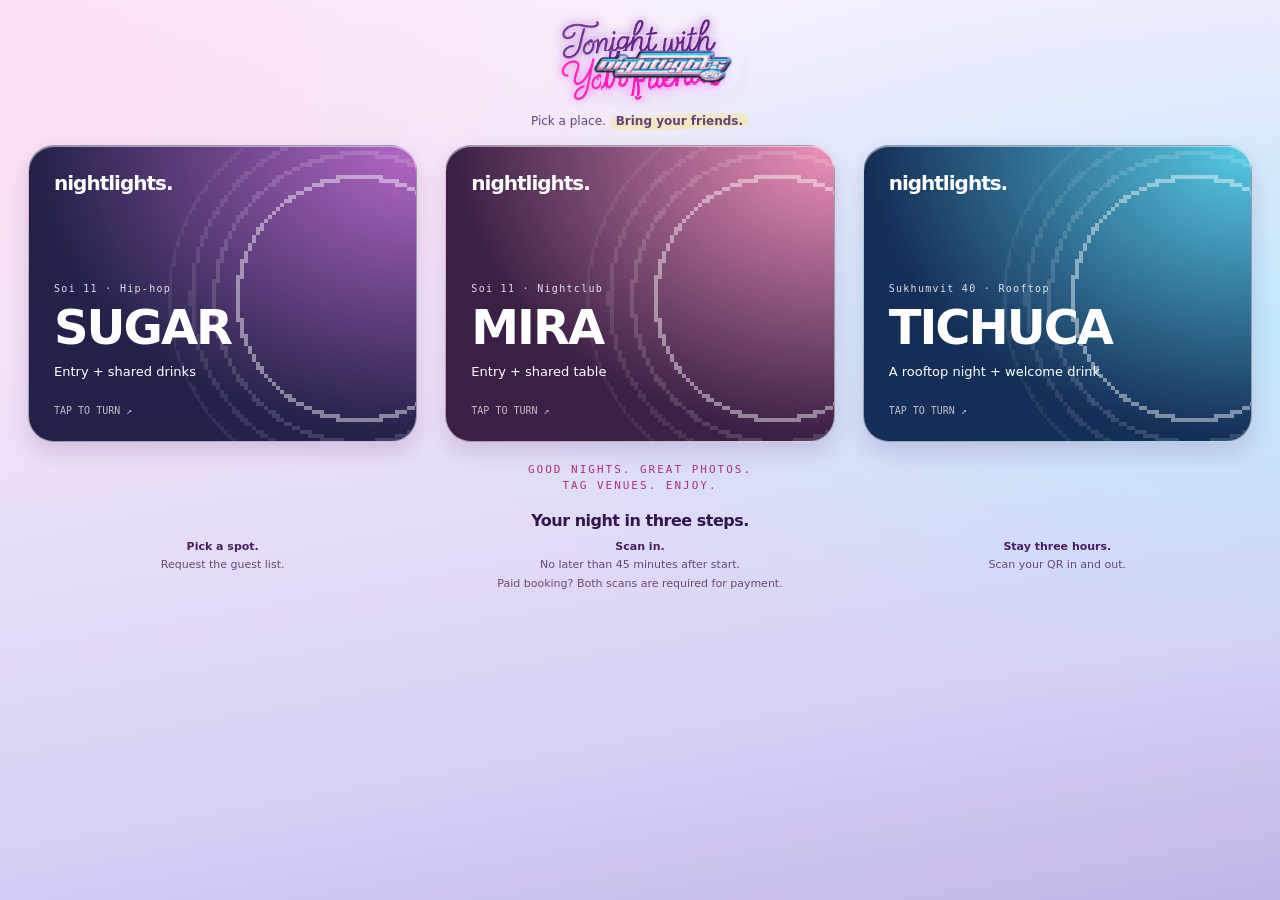
==== index.html @ 39c4bcca "Replace neon ring experiment with pixel rings and separate red Maps from join CTA" ====
<!doctype html><html lang="en"><meta charset="utf-8"><meta name="viewport" content="width=device-width,initial-scale=1"><meta name="theme-color" content="#eee1ff"><title>nightlights · Your night starts here</title><style>
*{box-sizing:border-box}body{margin:0;background:radial-gradient(ellipse at 0 8%,#ffd2e999,transparent 42%),radial-gradient(ellipse at 100% 36%,#a9efff99,transparent 48%),linear-gradient(170deg,#faf6ff,#eee5fa 35%,#d8d1f5 75%,#c1b5e8);color:#33164e;font:15px system-ui,sans-serif;min-height:100vh}button,a{-webkit-tap-highlight-color:transparent}button{font:inherit;cursor:pointer;min-height:44px}button:focus-visible,a:focus-visible{outline:3px solid #15699d;outline-offset:4px}header{text-align:center;padding:30px 20px 10px}.brand{font-size:29px;font-weight:850;letter-spacing:-1.5px}.brand span{color:#e73898}main{max-width:1100px;margin:auto;padding:18px 0 35px;text-align:center}.hero{position:relative;padding:12px 24px 24px}.eyebrow{text-transform:uppercase;letter-spacing:3px;font:700 10px ui-monospace,monospace;color:#915791}.hero h1{font-size:clamp(40px,7vw,68px);letter-spacing:-2.5px;line-height:1.04;margin:15px 0;font-weight:800}.hero h1 span{color:#c02488;text-shadow:none}.hero p{font-size:14px;line-height:1.65;margin:0;color:#654276}.spark{position:absolute;font-size:34px;color:#ff52b4;top:22px;left:8%;text-shadow:0 0 15px #ff5db9}.spark.blue{left:auto;right:8%;top:112px;color:#258ab2;transform:rotate(15deg)}.demo-tag{display:inline-block;margin:19px 0 0;border:1px solid #9d6eb544;border-radius:30px;padding:5px 10px;font:10px ui-monospace,monospace;color:#78538b}.tabs{display:flex;justify-content:center;gap:8px;padding:0 16px 12px}.tabs button{background:#ffffff55;border:1px solid #9c62ba40;color:#623377;border-radius:30px;padding:8px 18px;font-size:12px}.tabs button[aria-pressed=true]{background:#482168;color:white;border-color:#482168}.rail{display:flex;gap:20px;overflow-x:auto;scroll-snap-type:x mandatory;padding:12px max(22px,calc((100% - 340px)/2)) 28px;scrollbar-width:none}.rail::-webkit-scrollbar{display:none}.venue{flex:0 0 340px;max-width:calc(100vw - 44px);scroll-snap-align:center}.scene{height:410px;perspective:1200px;position:relative}.inner{position:absolute;inset:0;transform-style:preserve-3d;transition:transform .65s cubic-bezier(.2,.7,.2,1)}.flipped .inner{transform:rotateY(180deg)}.face{position:absolute;inset:0;border-radius:26px;overflow:hidden;backface-visibility:hidden;border:1px solid #ffffff88;box-shadow:0 12px 30px #5b266838}.front{width:100%;padding:25px;background:radial-gradient(ellipse at 100% 0%,var(--accent),transparent 70%),var(--base);color:#fff;text-align:left;display:flex;flex-direction:column;align-items:start;font:inherit;cursor:pointer}.card-brand{font-size:20px;font-weight:750;letter-spacing:-1px;z-index:1}.rings{position:absolute;right:-66px;top:30px;width:245px;height:245px;border:1px solid #ffffff70;border-radius:50%;box-shadow:0 0 0 23px #ffffff16,0 0 0 46px #ffffff12,0 0 0 69px #ffffff0b}.card-star{position:absolute;right:30px;top:105px;color:#fbe6ff;font-size:70px;font-weight:200}.front-bottom{margin-top:auto;z-index:1}.area{font:10px ui-monospace,monospace;letter-spacing:1.3px;opacity:.85}.front h2{font-size:48px;letter-spacing:-2px;margin:9px 0 13px;line-height:1}.perk{font-size:13px;margin:0}.turn-hint{font:10px ui-monospace,monospace;opacity:.7;margin-top:26px}.back{transform:rotateY(180deg);background:linear-gradient(145deg,var(--base),#21102f);color:white;padding:24px;display:flex;flex-direction:column;align-items:center;justify-content:center;cursor:pointer}.back h2{font-size:29px;letter-spacing:-1px;margin:9px 0}.back .sub{font-size:12px;color:#dac4e9;margin:0 0 14px}.detail{font-size:13px;line-height:1.6;margin:8px 0}.detail small{display:block;text-transform:uppercase;font-size:9px;letter-spacing:1.4px;color:#c6a9d8}.maps{color:#98e5ff;text-underline-offset:4px;font-size:12px;padding:10px;display:inline-block}.turn-back{border:0;background:none;color:#d5bde5;font-size:11px;padding:8px;opacity:.85}.availability{padding:20px 8px 0}.meter{display:flex;justify-content:center;gap:12px;height:59px}.meter span{width:35px;height:54px;background:#cebddb;mask:url('assets/Sailor%20Moon.png') center/contain no-repeat;-webkit-mask:url('assets/Sailor%20Moon.png') center/contain no-repeat}.meter .lit{background:#d42187;filter:none}.availability p{font-size:12px;font-weight:650;margin:9px 0 14px}.request{width:100%;border:1px solid #f5b6ff;border-radius:30px;padding:14px 20px;color:white;background:linear-gradient(100deg,#7461b7,#cb579b);box-shadow:0 5px 16px #ae41972b;font-weight:650}.steps{padding:0 25px 12px;max-width:440px;margin:auto}.steps h2{font-size:22px;letter-spacing:-.5px;margin:22px 0 14px}.steps p{font-size:13px;color:#674979;line-height:1.7;margin:7px 0}.steps strong{color:#48205f}.ribbon{font:11px ui-monospace,monospace;letter-spacing:2px;color:#a92f82;margin:12px 0 18px}.footer{font-size:10px;line-height:1.6;color:#70577c;max-width:410px;margin:20px auto 0;padding:0 25px}dialog{border:1px solid #e7b8ff;border-radius:26px;padding:28px;width:min(90vw,350px);background:#fcf4ff;color:#361449;text-align:center;box-shadow:0 20px 80px #27123866}dialog::backdrop{background:#200b3dcc;backdrop-filter:blur(5px)}dialog h2{font-size:27px;letter-spacing:-1px;margin:8px 0 16px}dialog p{font-size:13px;line-height:1.65}dialog .close{background:none;border:0;color:#714581;margin-top:12px}.pass-code{width:125px;height:125px;image-rendering:pixelated;background:white;padding:12px}.deadline{font:700 27px ui-monospace,monospace;color:#b22283}.status{color:#92578d;font:10px ui-monospace,monospace;text-transform:uppercase;letter-spacing:2px}.sr-only{position:absolute;width:1px;height:1px;overflow:hidden;clip-path:inset(50%)}@media(max-width:380px){.scene{height:390px}.hero h1{font-size:39px}.spark{left:4%;font-size:25px}.spark.blue{right:4%}.front h2{font-size:42px}.meter{gap:9px}}@media(prefers-reduced-motion:reduce){.inner{transition:none}*{scroll-behavior:auto!important}}
.swipe-hint{font:11px ui-monospace,monospace;color:#855393;margin:3px 0 8px}.meter{height:100px;gap:4px;align-items:center}.meter span{width:56px;height:92px;flex:none;background:#a96783;filter:none}.meter .lit{background:#ff1744;filter:none}.availability{padding:14px 0 0}.paid-note{font-size:11px!important}.card-star{display:grid;place-items:center;width:78px;height:78px;font-size:58px;border-radius:24px;color:#fff5fc;border:2px solid #ffffffa0;background:linear-gradient(145deg,#ffffff38,#ffffff08);box-shadow:2px 4px 0 #1c082b50,inset 0 1px 0 #fff8;transform:rotate(12deg);text-shadow:none}.spark,.spark.blue{text-shadow:none}.front{box-shadow:0 10px 22px #5b26682b,inset 0 1px 0 #ffffff80}.rail{cursor:grab;touch-action:pan-x pan-y}.rail:active{cursor:grabbing}@media(max-width:380px){.meter{gap:3px}.meter span{width:50px;height:88px}}.meter span{--figure-ink:#a96783;background:none!important;mask:none!important;-webkit-mask:none!important}.meter span.lit{--figure-ink:#ff1744}.meter span::before{content:"";display:block;width:100%;height:100%;background:var(--figure-ink);mask:url('assets/Sailor%20Moon.png') center/contain no-repeat;-webkit-mask:url('assets/Sailor%20Moon.png') center/contain no-repeat}.hero h1{color:#33164e;text-shadow:none}.hero h1 span{color:#c02488;text-shadow:none}.meter{height:auto;min-height:194px;gap:12px 0;flex-wrap:wrap}.meter span{width:112px;height:184px}.availability{padding-top:20px}@media(max-width:380px){.meter{gap:12px 0}.meter span{width:100px;height:176px}}.hero h1.neon-headline{position:relative;isolation:isolate;width:min(100%,680px);margin:10px auto 20px;line-height:0}.neon-headline::before{content:"";position:absolute;inset:0;z-index:-1;background:url("assets/tonight-english-heavy-clean-v1.png") center/100% 100% no-repeat;filter:brightness(1.35) saturate(1.15) blur(5px);opacity:.28;pointer-events:none}.neon-headline::after{content:"";position:absolute;inset:0;z-index:1;background:linear-gradient(125deg,#fff4ff75 0%,#fff4ff30 22%,transparent 48%);-webkit-mask:url("assets/tonight-english-heavy-clean-v1.png") center/100% 100% no-repeat;mask:url("assets/tonight-english-heavy-clean-v1.png") center/100% 100% no-repeat;mix-blend-mode:screen;opacity:.42;pointer-events:none}.neon-headline img{display:block;width:100%;height:auto;filter:brightness(1.25) saturate(1.2) drop-shadow(-.35px -.45px .2px #fff1ff55) drop-shadow(.5px 1px .7px #31113e40)}.meter span::before{transition:background-color 650ms ease-in-out}.scene{transition:transform 220ms ease,filter 220ms ease}@media(hover:hover) and (pointer:fine){.scene:hover{transform:translateY(-5px);filter:drop-shadow(0 9px 9px #35174e26)}}@media(prefers-reduced-motion:reduce){.meter span::before,.scene{transition:none}.scene:hover{transform:none}}.glass-logo{position:relative;isolation:isolate;display:grid;place-items:center;width:164px;height:62px;margin:0 auto;border:1px solid #ffffffa6;border-radius:999px;background:linear-gradient(145deg,#ffffff6b,#ffffff15 52%,#d6efff26);backdrop-filter:blur(14px) saturate(1.12);-webkit-backdrop-filter:blur(14px) saturate(1.12);box-shadow:0 5px 14px #41265412,inset 0 1px 1px #ffffffe6,inset 0 -1px 2px #6c80b51a;overflow:hidden}.glass-logo img{display:block;width:142px;height:auto;position:relative;z-index:1;filter:drop-shadow(0 1px 1px #37224520)}.glass-logo::before{content:"";position:absolute;inset:1px;border-radius:inherit;padding:1px;background:conic-gradient(from 30deg,#ffffff10,#a3eaff65,#baadff50,#f8bddd55,#fff1b54d,#bdf1e340,#ffffff10);-webkit-mask:linear-gradient(#fff 0 0) content-box,linear-gradient(#fff 0 0);-webkit-mask-composite:xor;mask-composite:exclude;pointer-events:none}.glass-logo::after{content:"";position:absolute;inset:0;z-index:2;border-radius:inherit;background:radial-gradient(ellipse at 28% 0%,#ffffffa6,transparent 40%),linear-gradient(120deg,transparent 27%,#ffffff26 35%,transparent 45%);pointer-events:none}@supports not ((backdrop-filter:blur(1px)) or (-webkit-backdrop-filter:blur(1px))){.glass-logo{background:linear-gradient(145deg,#ffffffe0,#f3eafa99)}}header{position:relative;z-index:5;will-change:transform}</style><link rel="stylesheet" href="guest-list.css?v=27"><header><a class="glass-logo" href="index.html?v=nightlights-home-v10" aria-label="Night Lights — home"><img src="assets/nightlights-26-chrome-transparent-v1.png" width="2172" height="724" alt="Night Lights"></a></header><main><section class="hero"><h1 class="neon-headline"><img src="assets/tonight-english-heavy-clean-v1.png" width="1118" height="582" alt="Tonight with Your friends"></h1><p>Pick a place. <mark class="friends-highlight">Bring your friends.</mark></p></section><section class="rail" id="rail" aria-label="Venue invitations"></section><section class="steps"><div class="ribbon">GOOD NIGHTS. GREAT PHOTOS.<br>TAG VENUES. ENJOY.</div><h2>Your night in three steps.</h2><div class="steps-grid"><p><strong>Pick a spot.</strong> Request the guest list.</p><p><strong>Scan in.</strong> No later than 45 minutes after start.</p><p><strong>Stay three hours.</strong> Scan your QR in and out.</p></div><p class="paid-note">Paid booking? Both scans are required for payment.</p></section></main><dialog id="booking"><div id="booking-content"></div><button class="close" id="close">Back to tonight</button></dialog>
<script>
const venues=[{id:'sugar',name:'Sugar',area:'Soi 11 · Hip-hop',base:'#232149',accent:'#b568c7',perk:'Entry + shared drinks',time:'22:00',spots:2,status:'Filling up',maps:'Sugar Club Bangkok Sukhumvit Soi 11'},{id:'mira',name:'MIRA',area:'Soi 11 · Nightclub',base:'#392044',accent:'#ef91bb',perk:'Entry + shared table',time:'22:30',spots:0,status:'Full · waitlist open',maps:'MIRA Club Bangkok Sukhumvit Soi 11'},{id:'tichuca',name:'Tichuca',area:'Sukhumvit 40 · Rooftop',base:'#152e57',accent:'#57cce6',perk:'A rooftop night + welcome drink',time:'23:00',spots:4,status:'Guest list open',maps:'Tichuca Rooftop Bar Bangkok'}];
function deadlineLabel(time){const [h,m]=time.split(':').map(Number),total=h*60+m+45;return String(Math.floor(total/60)%24).padStart(2,'0')+':'+String(total%60).padStart(2,'0')}
const rail=document.getElementById('rail');
rail.innerHTML=venues.map(v=>`<article class="venue" id="${v.id}" style="--base:${v.base};--accent:${v.accent}"><div class="scene"><div class="inner"><button class="face front" aria-label="Show ${v.name} details"><span class="card-brand">nightlights.</span><span class="rings" aria-hidden="true"></span><div class="front-bottom"><div class="area">${v.area}</div><h2>${v.name.toUpperCase()}</h2><p class="perk">${v.perk}</p><div class="turn-hint">TAP TO TURN ↗</div></div></button><div class="face back" inert aria-hidden="true"><div class="eyebrow" style="color:#e4bfef">Your invitation</div><h2>${v.name}, tonight.</h2><p class="sub">You + your friends</p><div class="detail"><small>Included</small>${v.perk}</div><div class="detail"><small>Tonight’s plan</small>${v.time} start · stay three hours<br>Scan in by ${deadlineLabel(v.time)}</div><div class="detail"><small>Dress code / theme</small>To be confirmed</div><a class="maps" href="https://www.google.com/maps/search/?api=1&query=${encodeURIComponent(v.maps)}" target="_blank" rel="noopener noreferrer">Google Maps ↗</a><button class="back-join" type="button">Join guest list</button></div></div></div><div class="availability"><div class="meter" aria-hidden="true">${["#9DF1A3","#A0D7FA","#FDCFBC","#FC7276","#C8A0FA","#F9E58F"].map(ink=>`<span style="--figure-ink:${ink}" aria-hidden="true"></span>`).join('')}</div><button class="request" data-id="${v.id}">Join guest list</button></div></article>`).join('');
// Decorative figures share the same independent colour cycle as the guest row.
for(const article of rail.children){const figures=article.querySelector('.meter').cloneNode(true);figures.className='back-figures';article.querySelector('.back').prepend(figures)}
// Size the travelling card outline to the actual rounded glass perimeter.
for(const article of rail.children){
 const back=article.querySelector('.back');
 back.insertAdjacentHTML('beforeend',`<svg class="card-orbit" aria-hidden="true" focusable="false"><rect class="orbit-track"/><rect class="orbit-tail" pathLength="100"/><rect class="orbit-mid" pathLength="100"/><rect class="orbit-head" pathLength="100"/></svg>`);
 const svg=back.querySelector('.card-orbit');
 const sizeOutline=()=>{const w=back.clientWidth,h=back.clientHeight;svg.setAttribute('viewBox',`0 0 ${w} ${h}`);svg.querySelectorAll('rect').forEach(rect=>{rect.setAttribute('x','2');rect.setAttribute('y','2');rect.setAttribute('width',Math.max(0,w-4));rect.setAttribute('height',Math.max(0,h-4));rect.setAttribute('rx','24')})};
 new ResizeObserver(sizeOutline).observe(back);sizeOutline();
}
async function flip(article,show,event){
 const scene=article.querySelector('.scene'),inner=article.querySelector('.inner'),front=article.querySelector('.front'),back=article.querySelector('.back');
 if(scene.dataset.turning || scene.classList.contains('flipped')===show)return;
 const box=scene.getBoundingClientRect();
 const pointer=event && event.detail>0;
 const x=pointer?(event.clientX-box.left)/box.width-.5:.4;
 const y=pointer?(event.clientY-box.top)/box.height-.5:0;
 const vertical=Math.abs(y)>Math.abs(x);
 const axis=vertical?'X':'Y',direction=vertical?(y<0?1:-1):(x<0?-1:1);
 scene.dataset.flipDirection=vertical?(y<0?'top':'bottom'):(x<0?'left':'right');
 const swap=()=>{scene.classList.toggle('flipped',show);front.inert=show;back.inert=!show;front.setAttribute('aria-hidden',String(show));back.setAttribute('aria-hidden',String(!show));};
 if(matchMedia('(prefers-reduced-motion:reduce)').matches){swap();(show?article.querySelector('.back-join'):front).focus({preventScroll:true});return}
 scene.dataset.turning='true';front.inert=true;back.inert=true;
 const pose=angle=>`translateZ(28px) rotate${axis}(${angle}deg)`;
 try{
  await inner.animate([{transform:'translateZ(0) rotate'+axis+'(0deg)'},{transform:pose(direction*90)}],{duration:430,easing:'cubic-bezier(.45,0,.8,.5)',fill:'forwards'}).finished.then(()=>{inner.getAnimations().forEach(a=>a.cancel());});
  swap();front.inert=true;back.inert=true;
  await inner.animate([{transform:pose(-direction*90)},{transform:'translateZ(0) rotate'+axis+'(0deg)'}],{duration:570,easing:'cubic-bezier(.15,.6,.25,1)',fill:'forwards'}).finished;
 }finally{
  inner.getAnimations().forEach(a=>a.cancel());swap();delete scene.dataset.turning;
  (show?article.querySelector('.back-join'):front).focus({preventScroll:true});
 }
}
for(const article of rail.children){article.querySelector('.front').onclick=e=>flip(article,true,e);article.querySelector('.back').onclick=e=>{if(e.target.closest('a,button'))return;flip(article,false,e)};article.addEventListener('keydown',e=>{if(e.key==='Escape')flip(article,false)})}
let drag=null,suppressClick=false;rail.addEventListener('pointerdown',e=>{if(rail.scrollWidth<=rail.clientWidth||e.pointerType!=='mouse'||e.button!==0||e.target.closest('form,input,.social-switch,.request,a'))return;drag={x:e.clientX,left:rail.scrollLeft,moved:false,id:e.pointerId};suppressClick=false});rail.addEventListener('pointermove',e=>{if(!drag)return;const delta=e.clientX-drag.x;if(Math.abs(delta)>8&&!drag.moved){drag.moved=true;rail.setPointerCapture(e.pointerId);rail.style.scrollSnapType='none'}if(drag.moved){rail.scrollLeft=drag.left-delta;e.preventDefault()}});function stopDrag(){if(drag?.moved){suppressClick=true;rail.style.scrollSnapType='';}drag=null}rail.addEventListener('pointerup',stopDrag);rail.addEventListener('pointercancel',stopDrag);rail.addEventListener('click',e=>{if(suppressClick){e.preventDefault();e.stopImmediatePropagation();suppressClick=false}},true);
const dialog=document.getElementById('booking'),content=document.getElementById('booking-content');let timer;
document.getElementById('close').onclick=()=>dialog.close();dialog.addEventListener('close',()=>clearInterval(timer));

// Independent, gently blended colour changes; repeats across figures are intentional.
const figurePalette=['#9DF1A3','#A0D7FA','#FDCFBC','#FC7276','#C8A0FA','#F9E58F'];
const figureMotion=matchMedia('(prefers-reduced-motion: reduce)');
const figureTimers=new Map();
function stopFigureColours(){for(const timer of figureTimers.values())clearTimeout(timer);figureTimers.clear()}
function scheduleFigureColour(figure){const delay=300+Math.random()*1700;figureTimers.set(figure,setTimeout(()=>{figure.style.setProperty('--figure-ink',figurePalette[Math.floor(Math.random()*figurePalette.length)]);scheduleFigureColour(figure)},delay))}
function startFigureColours(){stopFigureColours();if(document.hidden||figureMotion.matches)return;document.querySelectorAll('.meter span,.back-figures span,.form-figures span').forEach(scheduleFigureColour)}
document.addEventListener('visibilitychange',startFigureColours);figureMotion.addEventListener('change',startFigureColours);startFigureColours();

</script><script src="date-picker.js?v=2"></script><script src="guest-list.js?v=24"></script><script src="floating-logo.js?v=3"></script></html>
---- guest-list.css ----
.glass-logo,.guest-sheet,.social-switch{--light-x:28%;--light-y:8%;background:transparent;backdrop-filter:none;-webkit-backdrop-filter:none;isolation:isolate}
.glass-logo{box-shadow:0 5px 15px #39294c14,inset 0 1px 1px #fff9,inset 0 -1px 2px #70598726;border-color:#ffffff75}
.glass-logo::before,.guest-sheet::before{content:"";position:absolute;inset:0;border-radius:inherit;z-index:-1;padding:0;mask:none;-webkit-mask:none;background:linear-gradient(135deg,#ffffff18,#ffffff03 48%,#bfeaff0a);backdrop-filter:blur(1.5px) saturate(1.18);-webkit-backdrop-filter:blur(1.5px) saturate(1.18);box-shadow:inset 1px 1px 1px #fff9,inset -1px -1px 2px #6d6ab52b;pointer-events:none}
.glass-logo::after,.guest-sheet::after{content:"";position:absolute;inset:0;z-index:2;border-radius:inherit;background:radial-gradient(ellipse at var(--light-x) var(--light-y),#ffffff48,transparent 36%);box-shadow:inset 0 1px #ffffff80,inset 1px 0 #d5fcff66,inset -1px 0 #f3c8ec60;pointer-events:none}
@supports (backdrop-filter:url("#nightlights-lens")){.glass-logo::before,.guest-sheet::before{backdrop-filter:url("#nightlights-lens") blur(.5px) saturate(1.15)}}
.availability{position:relative;isolation:isolate}.guest-sheet{position:absolute;inset:26px 0 auto;z-index:3;border:1px solid #ffffffa0;border-radius:27px;padding:22px 17px 17px;color:#352443;box-shadow:0 14px 32px #38234b20;text-align:center;overflow:hidden}
.guest-sheet[hidden],.guest-sheet [hidden],.request[hidden]{display:none!important}
.guest-sheet h3{font-size:17px;letter-spacing:-.4px;margin:0 20px 15px}.sheet-close{position:absolute;right:7px;top:5px;background:none;border:0;color:#51375e;font-size:23px;width:40px;min-height:40px;z-index:4}
.social-switch{position:relative;display:grid;grid-template-columns:repeat(3,1fr);border:1px solid #ffffff9c;border-radius:99px;padding:4px;margin-bottom:17px;box-shadow:inset 0 1px 3px #4a255a12;touch-action:pan-y}
.social-switch::before{content:"";position:absolute;left:4px;top:4px;bottom:4px;width:calc((100% - 8px)/3);border-radius:99px;background:linear-gradient(150deg,#ffffff87,#ffffff1c);box-shadow:0 2px 6px #44265020,inset 0 1px #fff;transform:translateX(calc(var(--selected,0)*100%));transition:transform 240ms cubic-bezier(.2,.8,.2,1);pointer-events:none}
.social-switch button{position:relative;background:none;border:0;border-radius:99px;padding:8px 3px;font-size:12px;color:#66506f;min-height:38px}.social-switch button[aria-selected=true]{font-weight:750;color:#33213f}.social-switch button.is-filled::after{content:"";display:inline-block;width:4px;height:4px;margin:0 0 2px 4px;border-radius:50%;background:#318357}
.social-field{text-align:left}.social-field label{display:block;font-size:12px;font-weight:650;margin:0 0 7px 8px}.social-field input{box-sizing:border-box;width:100%;min-height:47px;border:1px solid #ffffffa0;border-radius:15px;background:#ffffff35;box-shadow:inset 0 1px 4px #44325a0d;padding:12px;font:16px system-ui;color:#352443;outline-offset:3px}.social-field input::placeholder{color:#796c82}.field-help{font-size:11px;line-height:1.4;color:#65536e;margin:8px 3px 13px;min-height:16px}
.guest-sheet .submit-guest{position:relative;isolation:isolate;overflow:hidden;width:100%;min-height:46px;background:#77629624;border:1px solid #ffffffab;border-radius:99px;color:#30213c;font-weight:700;box-shadow:inset 0 1px #fff9}.submit-guest::before{content:"";position:absolute;inset:0;z-index:-1;background:linear-gradient(90deg,#9df1a3,#60cf98);transform:scaleX(0);transform-origin:left}.submit-guest.is-loading::before{animation:guest-progress 2.8s linear forwards}.submit-guest.is-complete::before{transform:scaleX(1)}.submit-guest:disabled{cursor:default}.guest-sheet .demo-note{font-size:10px;line-height:1.4;color:#695671;margin:10px 0 0}.join-opening{opacity:0;transition:opacity .3s ease;pointer-events:none}.ribbon{line-height:1.8}
@keyframes guest-progress{to{transform:scaleX(1)}}
@media(prefers-reduced-motion:reduce){.social-switch::before,.join-opening{transition:none}.submit-guest.is-loading::before{animation:none;transform:scaleX(1)}}
@media(prefers-contrast:more){.guest-sheet{background:#faf4ffeb}.social-field input{background:#fff;border-color:#70577c}}

/* Clear glass: only the rim catches colour; the landing-page gradient shows through. */
.glass-logo,.guest-sheet{--light-x:84%;--light-y:5%;--rim-angle:0deg;border-color:#ffffff45;box-shadow:0 7px 22px #44344e12,inset 0 1px #ffffff50;color:#706976}
.glass-logo::before,.guest-sheet::before{background:radial-gradient(ellipse at var(--light-x) var(--light-y),#ffffff13,transparent 38%);box-shadow:inset 1px 1px .6px #ffffff65,inset -1px -1px 1.5px #625e7920}
.glass-logo::after,.guest-sheet::after{padding:1.25px;background:conic-gradient(from calc(35deg + var(--rim-angle)),#fff9 0deg,#bcecf760 25deg,#c5b8ed45 43deg,#edc3d53d 60deg,#f5e4b635 77deg,transparent 110deg,transparent 300deg,#ffffff25 335deg,#fff9 360deg);-webkit-mask:linear-gradient(#fff 0 0) content-box,linear-gradient(#fff 0 0);-webkit-mask-composite:xor;mask-composite:exclude;box-shadow:none;opacity:.55}
.guest-sheet h3{color:#716a77;font-weight:550}.sheet-close{color:#7f778680}.social-switch{border-color:#ffffff50;box-shadow:inset 0 1px 2px #66556c0a}.social-switch::before{background:linear-gradient(150deg,#ffffff28,#ffffff05);box-shadow:0 2px 5px #443a5010,inset 0 1px #ffffff75}.social-switch button{color:#827b88}.social-switch button[aria-selected=true]{color:#68616f;font-weight:650}
.social-field label{font-size:11px;color:#817b89a6;font-weight:500}.social-field input{background:#ffffff0c;border-color:#ffffff45;box-shadow:none;color:#746c7f}.social-field input::placeholder{font-size:13px;color:#82798c66;opacity:1}.field-help{color:#817889a6;font-weight:400}
.guest-sheet .submit-guest{background:transparent;border:0;box-shadow:none;color:#736b7d;font-weight:550}.submit-guest::before{background:linear-gradient(90deg,#9df1a38c,#60cf989e)}
@media(prefers-contrast:more){.guest-sheet{background:#faf4ffeb;color:#44394f}.social-field input{background:#fff;color:#44394f}.social-field input::placeholder{color:#746a7d}}

/* The small logo needs an empty lens, with light confined to its edge. */
.glass-logo{background:transparent;border-color:#ffffff24;box-shadow:0 3px 10px #44344e08;backdrop-filter:none;-webkit-backdrop-filter:none}
.glass-logo::before{background:none;backdrop-filter:none;-webkit-backdrop-filter:none;box-shadow:inset .5px .5px .7px #ffffff38,inset -.5px -.5px 1px #625e7912}
.glass-logo::after{padding:.75px;opacity:.32}

/* Use available space; venue content stays interchangeable. */
@media(min-width:700px){
 .meter{display:grid;grid-template-columns:repeat(3,minmax(0,1fr));gap:12px 0;justify-items:stretch}
 .meter span{width:100%;height:184px}
}
@media(min-width:700px) and (max-width:1099px){
 .rail{padding-inline:max(24px,calc((100% - 340px)/2 - 48px));scroll-padding-inline:max(24px,calc((100% - 340px)/2 - 48px))}
 .venue{scroll-snap-align:start}
}
@media(min-width:1100px){
 main{max-width:1280px}
 .rail{display:grid;grid-template-columns:repeat(auto-fit,minmax(300px,1fr));gap:28px;padding:12px 28px 28px;overflow:visible;scroll-snap-type:none;cursor:default}
 .rail:active{cursor:default}
 .venue{min-width:0;max-width:none;width:100%}
}

.apply-now{display:none}
.application-arrival[hidden]{display:none}
@media(min-width:1100px){
 .back .apply-now{display:block;color:#c93643;text-decoration:underline;text-underline-offset:4px;font-size:15px;font-weight:700;padding:12px 0;min-height:44px}
 .venue .availability{display:none;padding-top:20px}
 .venue .availability.application-open{display:block;min-height:300px}
 .availability .meter,.availability>.request{display:none!important}
 .availability .guest-sheet{position:relative;inset:auto;width:100%;margin:0}
 .application-arrival{height:270px;display:flex;align-items:center;justify-content:space-evenly;overflow:hidden}
 .application-arrival span{width:18px;height:18px;border-radius:50%;background:#9df1a3;animation:arrival-float 1.6s ease-in-out infinite;opacity:.65}
 .application-arrival span:nth-child(2){background:#a0d7fa;animation-delay:-.3s}
 .application-arrival span:nth-child(3){background:#fcdfbc;animation-delay:-.8s}
 .application-arrival span:nth-child(4){background:#fc7276;animation-delay:-.5s}
 .application-arrival span:nth-child(5){background:#c8a0fa;animation-delay:-1.2s}
 .application-arrival span:nth-child(6){background:#f9e58f;animation-delay:-1s}
}
@keyframes arrival-float{0%,100%{transform:translateY(15px);opacity:.35}50%{transform:translateY(-18px);opacity:.8}}
@media(prefers-reduced-motion:reduce){.application-arrival span{animation:none}}

/* A quiet glass invitation between the first two figures' feet. */
@media(max-width:1099px){
 .meter{display:grid;grid-template-columns:repeat(3,minmax(0,1fr));gap:12px 0}
 .meter span{width:100%}
 .availability>.request{position:absolute;z-index:2;left:33.333%;top:174px;transform:translateX(-50%);width:auto;min-width:124px;min-height:44px;padding:8px 13px;border:0;border-radius:99px;background:linear-gradient(125deg,#d8c5ef12,#bca6dc08);color:#79628b;font-size:12px;font-weight:450;letter-spacing:.1px;box-shadow:inset 0 .5px #ffffff35;backdrop-filter:blur(.5px);-webkit-backdrop-filter:blur(.5px);transition:background .2s ease,color .2s ease}
 .availability>.request:hover,.availability>.request:active{background:linear-gradient(125deg,#d8c5ef25,#bca6dc12);color:#695079;font-weight:450}
 .availability>.request:focus-visible{outline:1px solid #9675ad;outline-offset:3px}
}
@media(min-width:700px) and (max-width:1099px){.availability>.request{top:182px}}

/* Centred glass pill with a circulating purple highlight and fading tail. */
@media(max-width:1099px){
 .availability>.request{left:50%;width:144px;height:44px;padding:8px 12px;color:#67418a;font-weight:600;overflow:hidden;isolation:isolate;box-shadow:none}
 .availability>.request:hover,.availability>.request:active{font-weight:600;color:#67418a}
 .request>span{position:relative;z-index:1}
 .join-orbit{position:absolute;inset:0;width:100%;height:100%;pointer-events:none;fill:none;stroke:#8754b3;stroke-width:2.5;stroke-linecap:round}
 .orbit-track{opacity:.17}
 .orbit-tail{stroke-dasharray:38 62;opacity:.18;animation:join-orbit 4.8s linear infinite}
 .orbit-mid{stroke-dasharray:25 75;opacity:.38;animation:join-orbit 4.8s linear infinite}
 .orbit-head{stroke-dasharray:11 89;opacity:.9;animation:join-orbit 4.8s linear infinite}
 .availability>.request::after{content:"";position:absolute;inset:-20% -50%;pointer-events:none;background:linear-gradient(110deg,transparent 40%,#f8acd52b 48%,#ffe1ef59 50%,#d5b3f12b 53%,transparent 61%);transform:translateX(-100%);animation:join-glint 9s ease-in-out infinite}
}
@keyframes join-orbit{to{stroke-dashoffset:-100}}
@keyframes join-glint{0%,68%{transform:translateX(-100%)}90%,100%{transform:translateX(100%)}}
@media(prefers-reduced-motion:reduce){.request .join-orbit rect,.availability>.request::after{animation:none}.availability>.request::after{display:none}}

/* Six faint dancing colours sit behind the invitation, never above its text. */
.back{isolation:isolate}
.back>:not(.back-figures){position:relative;z-index:1}
.back .back-figures{position:absolute;inset:20px 8px;z-index:0;display:grid;grid-template-columns:repeat(3,minmax(0,1fr));grid-template-rows:repeat(2,minmax(0,1fr));gap:12px 0;opacity:.16;pointer-events:none}
.back-figures span{display:block;min-width:0;min-height:0;background:none}
.back-figures span::before{content:"";display:block;width:100%;height:100%;background:var(--figure-ink);mask:url('assets/Sailor%20Moon.png') center/contain no-repeat;-webkit-mask:url('assets/Sailor%20Moon.png') center/contain no-repeat;transition:background-color 650ms ease-in-out}
.back .back-join{align-self:flex-end;flex-shrink:0;min-height:44px;width:auto;margin:4px 0 0;padding:10px 17px;border:1px solid #e0c9ff55;border-radius:99px;background:linear-gradient(130deg,#c8a0fa25,#edb8d913);color:#f2e8ff;font-size:12px;font-weight:550;box-shadow:inset 0 1px #ffffff24;backdrop-filter:blur(2px);-webkit-backdrop-filter:blur(2px)}
.back .back-join:hover{background:#c8a0fa30}
.application-arrival{height:270px;display:flex;align-items:center;justify-content:space-evenly;overflow:hidden}
.application-arrival span{width:18px;height:18px;border-radius:50%;background:#c8a0fa;animation:arrival-float 1.6s ease-in-out infinite;opacity:.65}
.application-arrival span:nth-child(2n){background:#f3b8dc;animation-delay:-.5s}
.application-arrival span:nth-child(3n){background:#a0d7fa;animation-delay:-1s}
@media(prefers-reduced-motion:reduce){.back-figures span::before{transition:none}.application-arrival span{animation:none}}

/* Clear invitation glass and the eyes confirmation. */
.back{background:linear-gradient(135deg,#ffffff0a,#cfb6ef08);color:#624775;border-color:#ffffff65;box-shadow:inset 0 1px 1px #ffffff75,0 5px 18px #5d357512;backdrop-filter:blur(.7px);-webkit-backdrop-filter:blur(.7px)}
.back .eyebrow{color:#866394!important}.back .sub,.back .detail,.back .detail small{color:#775a88}.back .maps{color:#765296}.back .back-figures{opacity:.3}
.back .back-join{position:relative;isolation:isolate;overflow:hidden;border:0;background:linear-gradient(130deg,#c8a0fa12,#edb8d90a);color:#70438f;width:144px;height:44px;padding:8px 12px;font-weight:600}
.back-join .join-orbit{position:absolute;inset:0;width:100%;height:100%;pointer-events:none;fill:none;stroke:#8754b3;stroke-width:2.5;stroke-linecap:round}
.back-join .orbit-track{opacity:.17}.back-join .orbit-tail{stroke-dasharray:38 62;opacity:.18;animation:join-orbit 4.8s linear infinite}.back-join .orbit-mid{stroke-dasharray:25 75;opacity:.38;animation:join-orbit 4.8s linear infinite}.back-join .orbit-head{stroke-dasharray:11 89;opacity:.9;animation:join-orbit 4.8s linear infinite}
.back .back-join.is-confirmed{background:#99dab84d;color:#317452;box-shadow:inset 0 1px #ffffff70}
.application-result[hidden]{display:none}.application-result{position:relative;min-height:225px;text-align:center;padding:105px 12px 14px;isolation:isolate;animation:eyes-arrive .9s ease both;outline:none}
.application-result img{position:absolute;inset:0 0 auto;width:100%;height:165px;object-fit:cover;object-position:center;opacity:.65;mix-blend-mode:multiply;mask-image:linear-gradient(transparent,#000 20%,#000 65%,transparent);-webkit-mask-image:linear-gradient(transparent,#000 20%,#000 65%,transparent);z-index:-1;pointer-events:none}
.joined-badge{display:inline-block;background:#a0e1bb6b;border-radius:99px;color:#316c4c;font-size:12px;font-weight:650;padding:8px 15px;box-shadow:inset 0 1px #ffffff85}
.application-result h3{font-size:15px;font-weight:550;margin:10px 0 5px;color:#65477b}.application-result p{font-size:12px;color:#756185;margin:0 0 8px}.application-result small{font-size:10px;color:#877591}
.is-submitted .meter,.is-submitted .back-figures{display:none!important}.is-submitted .availability{display:block!important;min-height:0!important}
@keyframes eyes-arrive{from{opacity:0;transform:translateY(9px)}to{opacity:1;transform:none}}
@media(min-width:700px){
 header{padding:10px 20px 4px}.glass-logo{height:52px}
 main{padding:0 0 10px}.hero{padding:0 24px 8px}.hero h1.neon-headline{width:240px;margin:2px auto 6px}.hero p{font-size:12px}
 .scene{height:330px}.back{padding:14px 20px}.back h2{font-size:24px;margin:5px 0}.back .sub{margin-bottom:6px}.back .detail{padding:5px 0;font-size:12px}.back .maps{padding:6px}.back .back-join{margin-top:2px}
 .rail{padding-top:8px;padding-bottom:16px}.availability{padding-top:10px}.meter span{height:118px}.meter{gap:8px 0;min-height:244px}.availability>.request{top:106px}
 .guest-sheet{padding:14px 14px 10px;inset:8px 0 auto}.guest-sheet h3{margin-bottom:10px;font-size:15px}.social-switch{margin-bottom:10px}.social-field input{min-height:44px;padding:9px}.field-help{margin:6px 3px 8px}
 .steps{max-width:900px;padding:0 24px 4px}.ribbon{font-size:11px;line-height:1.4}.steps h2{font-size:16px;margin:8px 0}.steps p{display:inline-block;font-size:11px;margin:3px 8px;line-height:1.4}.steps .paid-note{display:block}.footer{font-size:9px;margin:6px 16px;line-height:1.35}
}
@media(min-width:1100px){.venue .availability.application-open{min-height:244px;padding-top:8px}.application-arrival{height:244px}.hero h1.neon-headline{width:200px}.scene{height:320px}}
@media(prefers-reduced-motion:reduce){.application-result,.back-join .join-orbit rect{animation:none}}
@media(min-width:700px){.back .detail{margin:3px 0;padding:2px 0;line-height:1.35}.back .eyebrow{font-size:9px}.back .maps{padding:5px}}
@media(min-width:1100px){
 header{padding-top:6px}.glass-logo{height:46px}
 .hero h1.neon-headline{width:160px}.scene{height:300px}
 .back h2{font-size:22px}.back .detail{font-size:11px}.back .sub{font-size:11px}
 .application-result{min-height:180px;padding-top:75px}.application-result img{height:130px}
 .venue .availability.application-open{min-height:230px}.application-arrival{height:230px}
 .guest-sheet .social-switch{margin-bottom:5px;padding:2px}.guest-sheet h3{margin-bottom:6px}.guest-sheet .social-field label{margin-bottom:3px}.guest-sheet .field-help{min-height:0;margin:4px 3px}.guest-sheet .submit-guest{min-height:40px}
}
@media(min-width:1100px){.hero h1.neon-headline{width:130px}.rail{padding-bottom:8px}main{padding-bottom:0}.footer{margin-top:2px}}

/* Calm card CTA, with the animated invitation around the form title. */
header{position:sticky;top:0;z-index:10;transform:none;will-change:auto}.glass-logo{text-decoration:none}
.back .back-join{align-self:center;background:#8050a6;color:#fff;box-shadow:inset 0 1px #ffffff20;font-weight:550;width:auto;min-width:144px}
.back .back-join:hover{background:#734596}.back .back-join.is-confirmed{background:#5b9b77;color:#fff}
.eyes-open .meter{visibility:hidden}.eyes-open .back-figures{opacity:0}
.guest-sheet{isolation:isolate}.guest-sheet>.form-eyes{position:absolute;inset:0;width:100%;height:100%;object-fit:contain;opacity:.3;z-index:-1;pointer-events:none;mix-blend-mode:multiply;animation:eyes-arrive .55s ease both}
.guest-sheet h3{margin:0 24px 10px;line-height:1}
.title-button{position:relative;isolation:isolate;min-height:34px;height:34px;max-width:100%;width:202px;padding:6px 9px;border:0;border-radius:99px;background:#eee1f20a;color:#725381;font-size:12px;font-weight:550;white-space:nowrap}
.title-button .join-orbit{position:absolute;inset:0;width:100%;height:100%;pointer-events:none;fill:none;stroke:#8754b3;stroke-width:2.5;stroke-linecap:round}
.title-button .orbit-track{opacity:.12}.title-button .orbit-tail{stroke-dasharray:38 62;opacity:.15;animation:join-orbit 4.8s linear infinite}.title-button .orbit-mid{stroke-dasharray:25 75;opacity:.35;animation:join-orbit 4.8s linear infinite}.title-button .orbit-head{stroke-dasharray:11 89;opacity:.9;animation:join-orbit 4.8s linear infinite}
.application-result img{inset:0;width:100%;height:100%;object-fit:contain;object-position:center;mask-image:none;-webkit-mask-image:none;opacity:.3}
@media(prefers-reduced-motion:reduce){.title-button .join-orbit rect,.guest-sheet>.form-eyes{animation:none}}

/* The application grows the page only after joining; artwork stays behind the fields. */
.venue .availability{display:none;padding-top:12px}
.venue .availability.application-open{display:block;min-height:0}
.availability>.meter,.availability>.request{display:none!important}
.availability .guest-sheet{position:relative;inset:auto;width:100%;margin:0;isolation:isolate}
.guest-sheet>.form-figures{position:absolute;inset:12px 8px;z-index:-1;display:grid;grid-template-columns:repeat(3,minmax(0,1fr));grid-template-rows:repeat(2,minmax(0,1fr));gap:6px;pointer-events:none;animation:form-figures-fade 10s ease-in-out both}
.form-figures span{display:block;width:100%;height:100%;min-height:0;background:none}
.form-figures span::before{content:"";display:block;width:100%;height:100%;background:var(--figure-ink);mask:url('assets/Sailor%20Moon.png') center/contain no-repeat;-webkit-mask:url('assets/Sailor%20Moon.png') center/contain no-repeat;transition:background-color 650ms ease-in-out}
.guest-sheet>.form-eyes{opacity:.16;animation:form-eyes-fade 10s ease-in-out both;mask-image:radial-gradient(ellipse at center,#000 40%,transparent 75%);-webkit-mask-image:radial-gradient(ellipse at center,#000 40%,transparent 75%)}
.guest-sheet .social-field label,.guest-sheet .field-help{color:#766681}.guest-sheet .social-field input{color:#574263}.guest-sheet .social-field input::placeholder{color:#85748f99}
.application-result img{opacity:.16}
@keyframes form-figures-fade{0%,12%{opacity:.42}100%{opacity:0}}
@keyframes form-eyes-fade{0%,8%{opacity:0}100%{opacity:.16}}
@media(prefers-reduced-motion:reduce){.guest-sheet>.form-figures{animation:none;opacity:0}.guest-sheet>.form-eyes{animation:none;opacity:.16}.form-figures span::before{transition:none}}

/* The travelling lens is decorative: clicks and typing pass straight through. */
.floating-logo{position:fixed;left:0;top:0;margin:0;z-index:20;pointer-events:none!important;width:164px;height:62px;will-change:transform;transition:opacity .35s ease;backdrop-filter:blur(1px) saturate(1.12);-webkit-backdrop-filter:blur(1px) saturate(1.12);box-shadow:0 4px 14px #5633720d,inset 0 1px #ffffff60}
.floating-logo[hidden]{display:none}.floating-logo.is-editing{opacity:0}
@supports(backdrop-filter:url("#floating-glass-lens")){.floating-logo{backdrop-filter:url("#floating-glass-lens") saturate(1.12)}}
/* Keep the original glass brand visible while its decorative copy travels. */
header .glass-logo{width:180px}
header .glass-logo img{width:156px}
/* Small changes in tube glow and reflected light, with no hard flashing. */
.neon-headline::before{animation:neon-tube-glow 7s ease-in-out infinite}
.neon-headline::after{animation:neon-glass-glint 9s ease-in-out infinite}
@keyframes neon-tube-glow{0%,28%,36%,72%,100%{opacity:.42}31%{opacity:.35}34%{opacity:.48}76%{opacity:.58}84%{opacity:.42}}
@keyframes neon-glass-glint{0%,55%,100%{opacity:.42}64%{opacity:.7}76%{opacity:.42}}
@media(prefers-reduced-motion:reduce){.neon-headline::before,.neon-headline::after{animation:none}}
@media(prefers-reduced-motion:reduce){.floating-logo{transition:none}}

/* Keep the figures; reserve the eyes for the closing section. */
.back .back-figures,.eyes-open .back .back-figures{opacity:.65}
.is-submitted .back .back-figures{display:grid!important;opacity:.65}
.guest-sheet>.form-figures{animation:none;opacity:.48}
.back .back-join{background:radial-gradient(ellipse at 92% 0%,#eacbff85,transparent 52%),linear-gradient(140deg,#9362b7,#78489f 65%);box-shadow:inset 0 1px 1px #fff8,inset -1px 0 1px #edceff55,0 3px 9px #7543911a}
.back .back-join:hover{background:radial-gradient(ellipse at 92% 0%,#eacbff99,transparent 52%),#8050a6}
.back .back-join.is-confirmed{background:radial-gradient(ellipse at 92% 0%,#e2ffe075,transparent 52%),#5b9b77}
.title-button{display:inline-flex;align-items:center;justify-content:center;vertical-align:middle}
.title-button .join-orbit{display:block;max-width:none;overflow:visible}
.application-result{min-height:0;padding:18px 12px}
.steps{position:relative;isolation:isolate}
.steps .footer-eyes{position:absolute;inset:0;width:100%;height:100%;object-fit:contain;z-index:-1;pointer-events:none;mix-blend-mode:multiply;opacity:0;mask-image:radial-gradient(ellipse,#000 35%,transparent 75%);-webkit-mask-image:radial-gradient(ellipse,#000 35%,transparent 75%);transition:opacity 10s ease}
.steps.eyes-visible .footer-eyes{opacity:.18;transition-duration:1.25s}
@media(prefers-reduced-motion:reduce){.steps .footer-eyes{transition:none}.guest-sheet>.form-figures{opacity:.48}}

/* Centre the visible lettering (the PNG has asymmetric transparent margins). */
.hero h1.neon-headline{transform:translateX(-.45%);margin-bottom:12px}
@media(max-width:699px){
 .rail{gap:14px;padding-inline:20px;scroll-padding-inline:20px}
 .venue{flex-basis:min(340px,80vw);max-width:none;scroll-snap-align:start}
 .front h2{font-size:clamp(34px,10vw,48px)}
}
/* Tablet space is a three-card grid, with further venues wrapping naturally. */
@media(min-width:700px) and (max-width:1099px){
 .rail{display:grid;grid-template-columns:repeat(3,minmax(0,1fr));gap:14px;padding:8px 20px 16px;overflow:visible;scroll-snap-type:none;cursor:default}
 .rail:active{cursor:default}
 .venue{width:100%;min-width:0;max-width:none}
 .front{padding:20px 16px}.front h2{font-size:clamp(29px,4.3vw,44px);letter-spacing:-1.5px}
 .perk{font-size:12px}.back{padding:12px}.back h2{font-size:22px}.back .sub,.back .detail{font-size:11px}
 .guest-sheet{padding:14px 10px 10px}.guest-sheet h3{margin:0 0 10px}.title-button{font-size:11px;width:202px}
 .hero h1.neon-headline{margin-bottom:8px}
}

/* The heading leads; the glass logo is a single free-floating ornament. */
header{display:none}
main{padding-top:12px}
.hero{padding-top:0}
@media(min-width:1100px){
 main{padding-top:12px}
 .hero h1.neon-headline{width:180px;margin-top:0;margin-bottom:6px}
 .scene{height:clamp(250px,33vh,300px)}
 .rail{padding-top:6px;padding-bottom:8px}
 .steps{padding-bottom:8px}
}

/* Compact calendar, echoing the SOPHS application control. */
.visit-date{display:flex;align-items:center;justify-content:center;gap:10px;margin:8px 0 2px}
.visit-date label{font-size:11px;color:#786983}
.visit-date input{font:12px system-ui;color:#67546f;width:152px;max-width:100%;height:36px;border:1px solid #ffffff55;border-radius:18px;padding:4px 9px;background:#ffffff12;min-width:0;color-scheme:light}
.visit-date input:invalid{width:44px;color:transparent}
.visit-date input:invalid::-webkit-datetime-edit{display:none}
.visit-date input::-webkit-calendar-picker-indicator{opacity:.5;cursor:pointer}
.visit-date input:invalid::-webkit-calendar-picker-indicator{margin:auto}
.visit-date input:focus-visible{outline:2px solid #956cb6;outline-offset:2px}
.venue .availability.has-suggestion{display:block;min-height:0}
.reuse-details{margin:8px 0;padding:12px;border:1px solid #ffffff28;border-radius:22px;background:#ffffff08;color:#817985;text-align:center}
.reuse-details[hidden]{display:none}
.reuse-details p{margin:4px 0;font-size:11px;font-weight:400}
.reuse-details .reuse-heading{font-size:10px;letter-spacing:1px;opacity:.6}
.reuse-details .reuse-summary{opacity:.5;font-size:10px;overflow-wrap:anywhere;line-height:1.5}
.reuse-details button{min-height:36px;border:1px solid #baa9c53d;border-radius:20px;padding:7px 13px;background:#e3d9eb20;color:#7d688a;font-size:11px}
.reuse-details small{display:block;font-size:9px;margin-top:5px;opacity:.6}
@media(min-width:700px){.visit-date{margin-top:5px}.visit-date input{height:32px}.guest-sheet .field-help{font-size:10px;margin:4px 0}.reuse-details{padding:10px}}

.reuse-details{animation:reuse-reveal .7s ease both}
.venue:nth-child(3) .reuse-details{animation-delay:.25s}
@keyframes reuse-reveal{from{opacity:0;transform:translateY(4px)}to{opacity:1;transform:none}}
@media(prefers-reduced-motion:reduce){.reuse-details{animation:none}}

/* Explicit face visibility prevents mirrored lettering bleeding through clear glass. */
.face{-webkit-backface-visibility:hidden;backface-visibility:hidden;transition:visibility 0s .325s}
.scene:not(.flipped) .back,.scene.flipped .front{visibility:hidden}
.scene.flipped .back,.scene:not(.flipped) .front{visibility:visible}
.title-button{width:116px}
.back>.card-orbit{position:absolute;inset:0;width:100%;height:100%;z-index:2;pointer-events:none;fill:none;stroke:#8754b3;stroke-width:2.5;stroke-linecap:round}
.card-orbit .orbit-track{opacity:.14}
.card-orbit .orbit-tail{stroke-dasharray:38 62;opacity:.15}
.card-orbit .orbit-mid{stroke-dasharray:25 75;opacity:.35}
.card-orbit .orbit-head{stroke-dasharray:11 89;opacity:.9}
.card-orbit rect:not(.orbit-track){animation:join-orbit 6s linear infinite reverse;animation-play-state:paused}
.flipped .card-orbit rect:not(.orbit-track){animation-play-state:running}
@media(prefers-reduced-motion:reduce){.face{transition:none}.card-orbit rect:not(.orbit-track){animation:none}}
/* A multi-date glass calendar, with an explicit nine-day booking window. */
.visit-dates{margin:7px 0 2px}
.dates-toggle{display:flex;align-items:center;justify-content:space-between;gap:10px;width:100%;min-height:36px;padding:7px 11px;border:1px solid #ffffff65;border-radius:20px;background:linear-gradient(130deg,#ffffff28,#d9c9ee0c);box-shadow:inset 0 1px #ffffff65;color:#786486;font-size:11px;text-align:left}
.dates-toggle>span:first-child{white-space:nowrap}.dates-summary{font-size:10px;color:#8a7894;text-align:right;line-height:1.5}
.guest-sheet:has(.glass-calendar:not([hidden])){overflow:visible;z-index:8}
.glass-calendar{position:absolute;top:45px;left:8px;right:8px;z-index:8;padding:12px;border:1px solid #ffffffad;border-radius:23px;background:linear-gradient(135deg,#f6f0fcce,#e7dff2b8);backdrop-filter:blur(22px) saturate(1.2);-webkit-backdrop-filter:blur(22px) saturate(1.2);box-shadow:inset 0 1px 1px #fff, inset -1px -1px #bea5df55,0 14px 30px #573a7429;color:#695175}
.glass-calendar[hidden]{display:none}
.calendar-header{display:flex;align-items:center;gap:4px}.calendar-header strong{flex:1;font-size:11px;font-weight:600;text-align:center;white-space:nowrap}
.calendar-header button{border:0;background:#ffffff25;color:#735586;min-height:28px;min-width:26px;border-radius:14px;padding:3px 6px}.calendar-header .calendar-done{font-size:10px;padding:5px 8px;background:#bda3d52b}
.calendar-header button:disabled{opacity:.22;cursor:default}
.calendar-help,.calendar-legend{font-size:9px!important;line-height:1.4!important;font-weight:400!important;color:#8a7695;margin:6px 0!important}
.calendar-week,.calendar-days{display:grid;grid-template-columns:repeat(7,minmax(0,1fr));gap:3px}
.calendar-week{font-size:9px;color:#9a88a4;margin:8px 0 4px}
.calendar-day{position:relative;min-height:30px;min-width:0;padding:3px 0;border:1px solid #ffffff65;border-radius:10px;background:linear-gradient(145deg,#ffffff70,#ffffff15);box-shadow:inset 0 1px #ffffff88;color:#6d487f;font-size:11px;transition:background .18s,box-shadow .18s}
.calendar-day.is-today{border-color:#ad89cd80}
.calendar-day[aria-pressed=true]{background:linear-gradient(135deg,#b192d7aa,#8c68b7aa);color:white;box-shadow:inset 0 1px #fff9,0 2px 6px #79549424;border-color:#dbc8ed}
.calendar-day.is-past{background:#ffffff0a;border-color:transparent;box-shadow:none;color:#a69eae80}
.calendar-day.is-unavailable{background:#cfa7b10a;border-color:#c297a21a;box-shadow:none;color:#aa7d895e}
.calendar-day.is-unavailable::after{content:"";position:absolute;inset:6px;background:linear-gradient(45deg,transparent 47%,#b1778566 49%,#b1778566 51%,transparent 53%),linear-gradient(-45deg,transparent 47%,#b1778566 49%,#b1778566 51%,transparent 53%);pointer-events:none}
.calendar-day:disabled{cursor:default}.calendar-day:focus-visible,.calendar-done:focus-visible{outline:2px solid #8f6cbb;outline-offset:1px}
.reuse-details button:disabled{opacity:.38;cursor:default}
@media(max-width:800px) and (min-width:700px){.glass-calendar{padding:8px;left:3px;right:3px}.calendar-header{gap:1px}.calendar-header strong{font-size:9px}.calendar-header button{min-width:20px;padding:3px}.calendar-day{font-size:10px;min-height:29px}.calendar-days{gap:2px}}
@media(prefers-reduced-motion:reduce){.calendar-day{transition:none}}

/* A soft gold highlighter stroke keeps the invitation warm and understated. */
.friends-highlight{color:inherit;font-weight:600;padding:1px 5px 2px;margin-inline:1px;border-radius:5px;background:linear-gradient(177deg,transparent 13%,#f9e58f66 22%,#f9e58f8c 76%,transparent 88%);box-decoration-break:clone;-webkit-box-decoration-break:clone}

/* More visible tube glow, retaining the original purple and pink lettering. */
.neon-headline::before{filter:brightness(1.8) saturate(1.35) blur(6px);opacity:.42}
.neon-headline img{filter:brightness(1.4) saturate(1.25) drop-shadow(-.4px -.5px .3px #fff1ff88) drop-shadow(0 0 2px #df58c449) drop-shadow(0 0 6px #b478e538)}
@media(min-width:1100px){
 .steps{overflow:clip}
 .steps .footer-eyes{height:200%;top:50%;bottom:auto;transform:translateY(-50%);object-position:center}
}

/* The portrait slowly emerges behind the form; the neon figures remain present. */
.guest-sheet>.application-art{position:absolute;inset:0;width:100%;height:100%;object-fit:contain;object-position:center;z-index:-1;pointer-events:none;mix-blend-mode:multiply;opacity:0;mask-image:radial-gradient(ellipse,#000 32%,transparent 74%);-webkit-mask-image:radial-gradient(ellipse,#000 32%,transparent 74%);animation:application-portrait 1.25s ease 2s forwards}
@keyframes application-portrait{0%{opacity:.02}100%{opacity:.18}}
@media(prefers-reduced-motion:reduce){.guest-sheet>.application-art{animation:none;opacity:.18}}

/* Match the footer rhythm to the venue columns, even after forms expand. */
.steps{max-width:none;width:100%}
.steps-grid{display:grid;grid-template-columns:1fr;gap:10px;text-align:center}
.steps .steps-grid p{display:block;margin:0;line-height:1.6}
.steps-grid strong{display:block}
@media(min-width:700px){.steps{padding-inline:20px}.steps-grid{grid-template-columns:repeat(3,minmax(0,1fr));gap:14px}}
@media(min-width:1100px){.steps{padding-inline:28px}.steps-grid{gap:28px}}
.title-button{width:160px}
.reuse-details .glass-calendar{position:relative;inset:auto;margin:6px 0;background:linear-gradient(135deg,#f6f0fc50,#e7dff229);box-shadow:inset 0 1px #ffffff66}
.reuse-details .dates-toggle,.reuse-details .calendar-done{display:none}
.reuse-details .calendar-header strong{font-size:11px}
.reuse-details .calendar-day{color:#8b7996;background:#ffffff20}
.reuse-details .calendar-day[aria-pressed=true]{color:white;background:#aa89c89c}
.reuse-details .calendar-day.is-past{color:#a69eae65;background:transparent}
.reuse-details .calendar-day.is-unavailable{color:#aa7d895e}
.reuse-details .reuse-book{border-radius:99px;color:#78548e;border:1px solid #a88abb55;padding-inline:20px}
.back .back-join.is-confirmed,.joined-badge{background:linear-gradient(135deg,#f4bedbcc,#e994c3bb);color:#88375f;box-shadow:inset 0 1px #fff8}
.submit-guest.is-complete::before{background:linear-gradient(90deg,#f4bedb,#e994c3)}
.guest-sheet .submit-guest.is-complete{color:#88375f}

/* Each face settles upright; the click location determines the travelling axis. */
.scene{perspective:900px}
.inner,.flipped .inner{transform:none;transition:none}
.back{transform:none}
.face{transition:none}
.scene[data-turning]{z-index:4}


/* Low-resolution ring artwork keeps the original quiet palette. */
.rings{border:0;box-shadow:none;background:url("assets/pixel-rings.svg") center/100% 100% no-repeat;image-rendering:pixelated;width:383px;height:383px;right:-135px;top:-39px}
.back .maps{color:#bc4764;padding-bottom:6px;text-underline-offset:4px}
.back .back-join{margin-top:12px}
@media(min-width:700px){.back .back-join{margin-top:10px}}
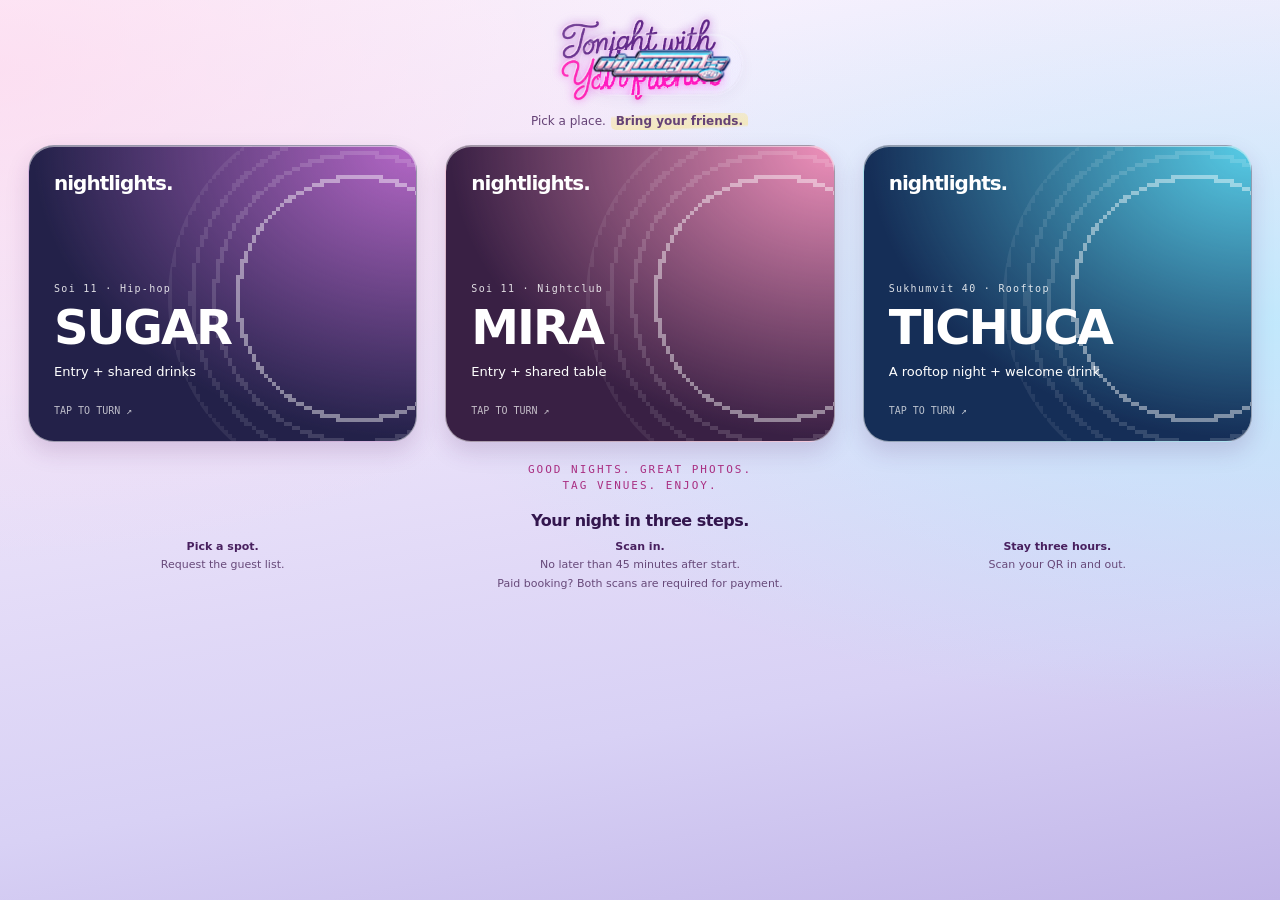
==== commit 7eb67342: "Collapse mobile booking space and close forms when flipping back" ====
--- a/index.html
+++ b/index.html
@@ -1,6 +1,6 @@
 <!doctype html><html lang="en"><meta charset="utf-8"><meta name="viewport" content="width=device-width,initial-scale=1"><meta name="theme-color" content="#eee1ff"><title>nightlights · Your night starts here</title><style>
 *{box-sizing:border-box}body{margin:0;background:radial-gradient(ellipse at 0 8%,#ffd2e999,transparent 42%),radial-gradient(ellipse at 100% 36%,#a9efff99,transparent 48%),linear-gradient(170deg,#faf6ff,#eee5fa 35%,#d8d1f5 75%,#c1b5e8);color:#33164e;font:15px system-ui,sans-serif;min-height:100vh}button,a{-webkit-tap-highlight-color:transparent}button{font:inherit;cursor:pointer;min-height:44px}button:focus-visible,a:focus-visible{outline:3px solid #15699d;outline-offset:4px}header{text-align:center;padding:30px 20px 10px}.brand{font-size:29px;font-weight:850;letter-spacing:-1.5px}.brand span{color:#e73898}main{max-width:1100px;margin:auto;padding:18px 0 35px;text-align:center}.hero{position:relative;padding:12px 24px 24px}.eyebrow{text-transform:uppercase;letter-spacing:3px;font:700 10px ui-monospace,monospace;color:#915791}.hero h1{font-size:clamp(40px,7vw,68px);letter-spacing:-2.5px;line-height:1.04;margin:15px 0;font-weight:800}.hero h1 span{color:#c02488;text-shadow:none}.hero p{font-size:14px;line-height:1.65;margin:0;color:#654276}.spark{position:absolute;font-size:34px;color:#ff52b4;top:22px;left:8%;text-shadow:0 0 15px #ff5db9}.spark.blue{left:auto;right:8%;top:112px;color:#258ab2;transform:rotate(15deg)}.demo-tag{display:inline-block;margin:19px 0 0;border:1px solid #9d6eb544;border-radius:30px;padding:5px 10px;font:10px ui-monospace,monospace;color:#78538b}.tabs{display:flex;justify-content:center;gap:8px;padding:0 16px 12px}.tabs button{background:#ffffff55;border:1px solid #9c62ba40;color:#623377;border-radius:30px;padding:8px 18px;font-size:12px}.tabs button[aria-pressed=true]{background:#482168;color:white;border-color:#482168}.rail{display:flex;gap:20px;overflow-x:auto;scroll-snap-type:x mandatory;padding:12px max(22px,calc((100% - 340px)/2)) 28px;scrollbar-width:none}.rail::-webkit-scrollbar{display:none}.venue{flex:0 0 340px;max-width:calc(100vw - 44px);scroll-snap-align:center}.scene{height:410px;perspective:1200px;position:relative}.inner{position:absolute;inset:0;transform-style:preserve-3d;transition:transform .65s cubic-bezier(.2,.7,.2,1)}.flipped .inner{transform:rotateY(180deg)}.face{position:absolute;inset:0;border-radius:26px;overflow:hidden;backface-visibility:hidden;border:1px solid #ffffff88;box-shadow:0 12px 30px #5b266838}.front{width:100%;padding:25px;background:radial-gradient(ellipse at 100% 0%,var(--accent),transparent 70%),var(--base);color:#fff;text-align:left;display:flex;flex-direction:column;align-items:start;font:inherit;cursor:pointer}.card-brand{font-size:20px;font-weight:750;letter-spacing:-1px;z-index:1}.rings{position:absolute;right:-66px;top:30px;width:245px;height:245px;border:1px solid #ffffff70;border-radius:50%;box-shadow:0 0 0 23px #ffffff16,0 0 0 46px #ffffff12,0 0 0 69px #ffffff0b}.card-star{position:absolute;right:30px;top:105px;color:#fbe6ff;font-size:70px;font-weight:200}.front-bottom{margin-top:auto;z-index:1}.area{font:10px ui-monospace,monospace;letter-spacing:1.3px;opacity:.85}.front h2{font-size:48px;letter-spacing:-2px;margin:9px 0 13px;line-height:1}.perk{font-size:13px;margin:0}.turn-hint{font:10px ui-monospace,monospace;opacity:.7;margin-top:26px}.back{transform:rotateY(180deg);background:linear-gradient(145deg,var(--base),#21102f);color:white;padding:24px;display:flex;flex-direction:column;align-items:center;justify-content:center;cursor:pointer}.back h2{font-size:29px;letter-spacing:-1px;margin:9px 0}.back .sub{font-size:12px;color:#dac4e9;margin:0 0 14px}.detail{font-size:13px;line-height:1.6;margin:8px 0}.detail small{display:block;text-transform:uppercase;font-size:9px;letter-spacing:1.4px;color:#c6a9d8}.maps{color:#98e5ff;text-underline-offset:4px;font-size:12px;padding:10px;display:inline-block}.turn-back{border:0;background:none;color:#d5bde5;font-size:11px;padding:8px;opacity:.85}.availability{padding:20px 8px 0}.meter{display:flex;justify-content:center;gap:12px;height:59px}.meter span{width:35px;height:54px;background:#cebddb;mask:url('assets/Sailor%20Moon.png') center/contain no-repeat;-webkit-mask:url('assets/Sailor%20Moon.png') center/contain no-repeat}.meter .lit{background:#d42187;filter:none}.availability p{font-size:12px;font-weight:650;margin:9px 0 14px}.request{width:100%;border:1px solid #f5b6ff;border-radius:30px;padding:14px 20px;color:white;background:linear-gradient(100deg,#7461b7,#cb579b);box-shadow:0 5px 16px #ae41972b;font-weight:650}.steps{padding:0 25px 12px;max-width:440px;margin:auto}.steps h2{font-size:22px;letter-spacing:-.5px;margin:22px 0 14px}.steps p{font-size:13px;color:#674979;line-height:1.7;margin:7px 0}.steps strong{color:#48205f}.ribbon{font:11px ui-monospace,monospace;letter-spacing:2px;color:#a92f82;margin:12px 0 18px}.footer{font-size:10px;line-height:1.6;color:#70577c;max-width:410px;margin:20px auto 0;padding:0 25px}dialog{border:1px solid #e7b8ff;border-radius:26px;padding:28px;width:min(90vw,350px);background:#fcf4ff;color:#361449;text-align:center;box-shadow:0 20px 80px #27123866}dialog::backdrop{background:#200b3dcc;backdrop-filter:blur(5px)}dialog h2{font-size:27px;letter-spacing:-1px;margin:8px 0 16px}dialog p{font-size:13px;line-height:1.65}dialog .close{background:none;border:0;color:#714581;margin-top:12px}.pass-code{width:125px;height:125px;image-rendering:pixelated;background:white;padding:12px}.deadline{font:700 27px ui-monospace,monospace;color:#b22283}.status{color:#92578d;font:10px ui-monospace,monospace;text-transform:uppercase;letter-spacing:2px}.sr-only{position:absolute;width:1px;height:1px;overflow:hidden;clip-path:inset(50%)}@media(max-width:380px){.scene{height:390px}.hero h1{font-size:39px}.spark{left:4%;font-size:25px}.spark.blue{right:4%}.front h2{font-size:42px}.meter{gap:9px}}@media(prefers-reduced-motion:reduce){.inner{transition:none}*{scroll-behavior:auto!important}}
-.swipe-hint{font:11px ui-monospace,monospace;color:#855393;margin:3px 0 8px}.meter{height:100px;gap:4px;align-items:center}.meter span{width:56px;height:92px;flex:none;background:#a96783;filter:none}.meter .lit{background:#ff1744;filter:none}.availability{padding:14px 0 0}.paid-note{font-size:11px!important}.card-star{display:grid;place-items:center;width:78px;height:78px;font-size:58px;border-radius:24px;color:#fff5fc;border:2px solid #ffffffa0;background:linear-gradient(145deg,#ffffff38,#ffffff08);box-shadow:2px 4px 0 #1c082b50,inset 0 1px 0 #fff8;transform:rotate(12deg);text-shadow:none}.spark,.spark.blue{text-shadow:none}.front{box-shadow:0 10px 22px #5b26682b,inset 0 1px 0 #ffffff80}.rail{cursor:grab;touch-action:pan-x pan-y}.rail:active{cursor:grabbing}@media(max-width:380px){.meter{gap:3px}.meter span{width:50px;height:88px}}.meter span{--figure-ink:#a96783;background:none!important;mask:none!important;-webkit-mask:none!important}.meter span.lit{--figure-ink:#ff1744}.meter span::before{content:"";display:block;width:100%;height:100%;background:var(--figure-ink);mask:url('assets/Sailor%20Moon.png') center/contain no-repeat;-webkit-mask:url('assets/Sailor%20Moon.png') center/contain no-repeat}.hero h1{color:#33164e;text-shadow:none}.hero h1 span{color:#c02488;text-shadow:none}.meter{height:auto;min-height:194px;gap:12px 0;flex-wrap:wrap}.meter span{width:112px;height:184px}.availability{padding-top:20px}@media(max-width:380px){.meter{gap:12px 0}.meter span{width:100px;height:176px}}.hero h1.neon-headline{position:relative;isolation:isolate;width:min(100%,680px);margin:10px auto 20px;line-height:0}.neon-headline::before{content:"";position:absolute;inset:0;z-index:-1;background:url("assets/tonight-english-heavy-clean-v1.png") center/100% 100% no-repeat;filter:brightness(1.35) saturate(1.15) blur(5px);opacity:.28;pointer-events:none}.neon-headline::after{content:"";position:absolute;inset:0;z-index:1;background:linear-gradient(125deg,#fff4ff75 0%,#fff4ff30 22%,transparent 48%);-webkit-mask:url("assets/tonight-english-heavy-clean-v1.png") center/100% 100% no-repeat;mask:url("assets/tonight-english-heavy-clean-v1.png") center/100% 100% no-repeat;mix-blend-mode:screen;opacity:.42;pointer-events:none}.neon-headline img{display:block;width:100%;height:auto;filter:brightness(1.25) saturate(1.2) drop-shadow(-.35px -.45px .2px #fff1ff55) drop-shadow(.5px 1px .7px #31113e40)}.meter span::before{transition:background-color 650ms ease-in-out}.scene{transition:transform 220ms ease,filter 220ms ease}@media(hover:hover) and (pointer:fine){.scene:hover{transform:translateY(-5px);filter:drop-shadow(0 9px 9px #35174e26)}}@media(prefers-reduced-motion:reduce){.meter span::before,.scene{transition:none}.scene:hover{transform:none}}.glass-logo{position:relative;isolation:isolate;display:grid;place-items:center;width:164px;height:62px;margin:0 auto;border:1px solid #ffffffa6;border-radius:999px;background:linear-gradient(145deg,#ffffff6b,#ffffff15 52%,#d6efff26);backdrop-filter:blur(14px) saturate(1.12);-webkit-backdrop-filter:blur(14px) saturate(1.12);box-shadow:0 5px 14px #41265412,inset 0 1px 1px #ffffffe6,inset 0 -1px 2px #6c80b51a;overflow:hidden}.glass-logo img{display:block;width:142px;height:auto;position:relative;z-index:1;filter:drop-shadow(0 1px 1px #37224520)}.glass-logo::before{content:"";position:absolute;inset:1px;border-radius:inherit;padding:1px;background:conic-gradient(from 30deg,#ffffff10,#a3eaff65,#baadff50,#f8bddd55,#fff1b54d,#bdf1e340,#ffffff10);-webkit-mask:linear-gradient(#fff 0 0) content-box,linear-gradient(#fff 0 0);-webkit-mask-composite:xor;mask-composite:exclude;pointer-events:none}.glass-logo::after{content:"";position:absolute;inset:0;z-index:2;border-radius:inherit;background:radial-gradient(ellipse at 28% 0%,#ffffffa6,transparent 40%),linear-gradient(120deg,transparent 27%,#ffffff26 35%,transparent 45%);pointer-events:none}@supports not ((backdrop-filter:blur(1px)) or (-webkit-backdrop-filter:blur(1px))){.glass-logo{background:linear-gradient(145deg,#ffffffe0,#f3eafa99)}}header{position:relative;z-index:5;will-change:transform}</style><link rel="stylesheet" href="guest-list.css?v=27"><header><a class="glass-logo" href="index.html?v=nightlights-home-v10" aria-label="Night Lights — home"><img src="assets/nightlights-26-chrome-transparent-v1.png" width="2172" height="724" alt="Night Lights"></a></header><main><section class="hero"><h1 class="neon-headline"><img src="assets/tonight-english-heavy-clean-v1.png" width="1118" height="582" alt="Tonight with Your friends"></h1><p>Pick a place. <mark class="friends-highlight">Bring your friends.</mark></p></section><section class="rail" id="rail" aria-label="Venue invitations"></section><section class="steps"><div class="ribbon">GOOD NIGHTS. GREAT PHOTOS.<br>TAG VENUES. ENJOY.</div><h2>Your night in three steps.</h2><div class="steps-grid"><p><strong>Pick a spot.</strong> Request the guest list.</p><p><strong>Scan in.</strong> No later than 45 minutes after start.</p><p><strong>Stay three hours.</strong> Scan your QR in and out.</p></div><p class="paid-note">Paid booking? Both scans are required for payment.</p></section></main><dialog id="booking"><div id="booking-content"></div><button class="close" id="close">Back to tonight</button></dialog>
+.swipe-hint{font:11px ui-monospace,monospace;color:#855393;margin:3px 0 8px}.meter{height:100px;gap:4px;align-items:center}.meter span{width:56px;height:92px;flex:none;background:#a96783;filter:none}.meter .lit{background:#ff1744;filter:none}.availability{padding:14px 0 0}.paid-note{font-size:11px!important}.card-star{display:grid;place-items:center;width:78px;height:78px;font-size:58px;border-radius:24px;color:#fff5fc;border:2px solid #ffffffa0;background:linear-gradient(145deg,#ffffff38,#ffffff08);box-shadow:2px 4px 0 #1c082b50,inset 0 1px 0 #fff8;transform:rotate(12deg);text-shadow:none}.spark,.spark.blue{text-shadow:none}.front{box-shadow:0 10px 22px #5b26682b,inset 0 1px 0 #ffffff80}.rail{cursor:grab;touch-action:pan-x pan-y}.rail:active{cursor:grabbing}@media(max-width:380px){.meter{gap:3px}.meter span{width:50px;height:88px}}.meter span{--figure-ink:#a96783;background:none!important;mask:none!important;-webkit-mask:none!important}.meter span.lit{--figure-ink:#ff1744}.meter span::before{content:"";display:block;width:100%;height:100%;background:var(--figure-ink);mask:url('assets/Sailor%20Moon.png') center/contain no-repeat;-webkit-mask:url('assets/Sailor%20Moon.png') center/contain no-repeat}.hero h1{color:#33164e;text-shadow:none}.hero h1 span{color:#c02488;text-shadow:none}.meter{height:auto;min-height:194px;gap:12px 0;flex-wrap:wrap}.meter span{width:112px;height:184px}.availability{padding-top:20px}@media(max-width:380px){.meter{gap:12px 0}.meter span{width:100px;height:176px}}.hero h1.neon-headline{position:relative;isolation:isolate;width:min(100%,680px);margin:10px auto 20px;line-height:0}.neon-headline::before{content:"";position:absolute;inset:0;z-index:-1;background:url("assets/tonight-english-heavy-clean-v1.png") center/100% 100% no-repeat;filter:brightness(1.35) saturate(1.15) blur(5px);opacity:.28;pointer-events:none}.neon-headline::after{content:"";position:absolute;inset:0;z-index:1;background:linear-gradient(125deg,#fff4ff75 0%,#fff4ff30 22%,transparent 48%);-webkit-mask:url("assets/tonight-english-heavy-clean-v1.png") center/100% 100% no-repeat;mask:url("assets/tonight-english-heavy-clean-v1.png") center/100% 100% no-repeat;mix-blend-mode:screen;opacity:.42;pointer-events:none}.neon-headline img{display:block;width:100%;height:auto;filter:brightness(1.25) saturate(1.2) drop-shadow(-.35px -.45px .2px #fff1ff55) drop-shadow(.5px 1px .7px #31113e40)}.meter span::before{transition:background-color 650ms ease-in-out}.scene{transition:transform 220ms ease,filter 220ms ease}@media(hover:hover) and (pointer:fine){.scene:hover{transform:translateY(-5px);filter:drop-shadow(0 9px 9px #35174e26)}}@media(prefers-reduced-motion:reduce){.meter span::before,.scene{transition:none}.scene:hover{transform:none}}.glass-logo{position:relative;isolation:isolate;display:grid;place-items:center;width:164px;height:62px;margin:0 auto;border:1px solid #ffffffa6;border-radius:999px;background:linear-gradient(145deg,#ffffff6b,#ffffff15 52%,#d6efff26);backdrop-filter:blur(14px) saturate(1.12);-webkit-backdrop-filter:blur(14px) saturate(1.12);box-shadow:0 5px 14px #41265412,inset 0 1px 1px #ffffffe6,inset 0 -1px 2px #6c80b51a;overflow:hidden}.glass-logo img{display:block;width:142px;height:auto;position:relative;z-index:1;filter:drop-shadow(0 1px 1px #37224520)}.glass-logo::before{content:"";position:absolute;inset:1px;border-radius:inherit;padding:1px;background:conic-gradient(from 30deg,#ffffff10,#a3eaff65,#baadff50,#f8bddd55,#fff1b54d,#bdf1e340,#ffffff10);-webkit-mask:linear-gradient(#fff 0 0) content-box,linear-gradient(#fff 0 0);-webkit-mask-composite:xor;mask-composite:exclude;pointer-events:none}.glass-logo::after{content:"";position:absolute;inset:0;z-index:2;border-radius:inherit;background:radial-gradient(ellipse at 28% 0%,#ffffffa6,transparent 40%),linear-gradient(120deg,transparent 27%,#ffffff26 35%,transparent 45%);pointer-events:none}@supports not ((backdrop-filter:blur(1px)) or (-webkit-backdrop-filter:blur(1px))){.glass-logo{background:linear-gradient(145deg,#ffffffe0,#f3eafa99)}}header{position:relative;z-index:5;will-change:transform}</style><link rel="stylesheet" href="guest-list.css?v=28"><header><a class="glass-logo" href="index.html?v=nightlights-home-v10" aria-label="Night Lights — home"><img src="assets/nightlights-26-chrome-transparent-v1.png" width="2172" height="724" alt="Night Lights"></a></header><main><section class="hero"><h1 class="neon-headline"><img src="assets/tonight-english-heavy-clean-v1.png" width="1118" height="582" alt="Tonight with Your friends"></h1><p>Pick a place. <mark class="friends-highlight">Bring your friends.</mark></p></section><section class="rail" id="rail" aria-label="Venue invitations"></section><section class="steps"><div class="ribbon">GOOD NIGHTS. GREAT PHOTOS.<br>TAG VENUES. ENJOY.</div><h2>Your night in three steps.</h2><div class="steps-grid"><p><strong>Pick a spot.</strong> Request the guest list.</p><p><strong>Scan in.</strong> No later than 45 minutes after start.</p><p><strong>Stay three hours.</strong> Scan your QR in and out.</p></div><p class="paid-note">Paid booking? Both scans are required for payment.</p></section></main><dialog id="booking"><div id="booking-content"></div><button class="close" id="close">Back to tonight</button></dialog>
 <script>
 const venues=[{id:'sugar',name:'Sugar',area:'Soi 11 · Hip-hop',base:'#232149',accent:'#b568c7',perk:'Entry + shared drinks',time:'22:00',spots:2,status:'Filling up',maps:'Sugar Club Bangkok Sukhumvit Soi 11'},{id:'mira',name:'MIRA',area:'Soi 11 · Nightclub',base:'#392044',accent:'#ef91bb',perk:'Entry + shared table',time:'22:30',spots:0,status:'Full · waitlist open',maps:'MIRA Club Bangkok Sukhumvit Soi 11'},{id:'tichuca',name:'Tichuca',area:'Sukhumvit 40 · Rooftop',base:'#152e57',accent:'#57cce6',perk:'A rooftop night + welcome drink',time:'23:00',spots:4,status:'Guest list open',maps:'Tichuca Rooftop Bar Bangkok'}];
 function deadlineLabel(time){const [h,m]=time.split(':').map(Number),total=h*60+m+45;return String(Math.floor(total/60)%24).padStart(2,'0')+':'+String(total%60).padStart(2,'0')}
@@ -19,6 +19,7 @@
 async function flip(article,show,event){
  const scene=article.querySelector('.scene'),inner=article.querySelector('.inner'),front=article.querySelector('.front'),back=article.querySelector('.back');
  if(scene.dataset.turning || scene.classList.contains('flipped')===show)return;
+ if(!show)article.dispatchEvent(new Event('venue-front'));
  const box=scene.getBoundingClientRect();
  const pointer=event && event.detail>0;
  const x=pointer?(event.clientX-box.left)/box.width-.5:.4;
@@ -53,4 +54,4 @@
 function startFigureColours(){stopFigureColours();if(document.hidden||figureMotion.matches)return;document.querySelectorAll('.meter span,.back-figures span,.form-figures span').forEach(scheduleFigureColour)}
 document.addEventListener('visibilitychange',startFigureColours);figureMotion.addEventListener('change',startFigureColours);startFigureColours();
 
-</script><script src="date-picker.js?v=2"></script><script src="guest-list.js?v=24"></script><script src="floating-logo.js?v=3"></script></html>
+</script><script src="date-picker.js?v=2"></script><script src="guest-list.js?v=28"></script><script src="floating-logo.js?v=3"></script></html>
--- a/guest-list.css
+++ b/guest-list.css
@@ -336,3 +336,5 @@
 .back .maps{color:#bc4764;padding-bottom:6px;text-underline-offset:4px}
 .back .back-join{margin-top:12px}
 @media(min-width:700px){.back .back-join{margin-top:10px}}
+
+@media(max-width:699px){.rail{align-items:flex-start}.venue:not(.is-current) .availability{display:none!important}}
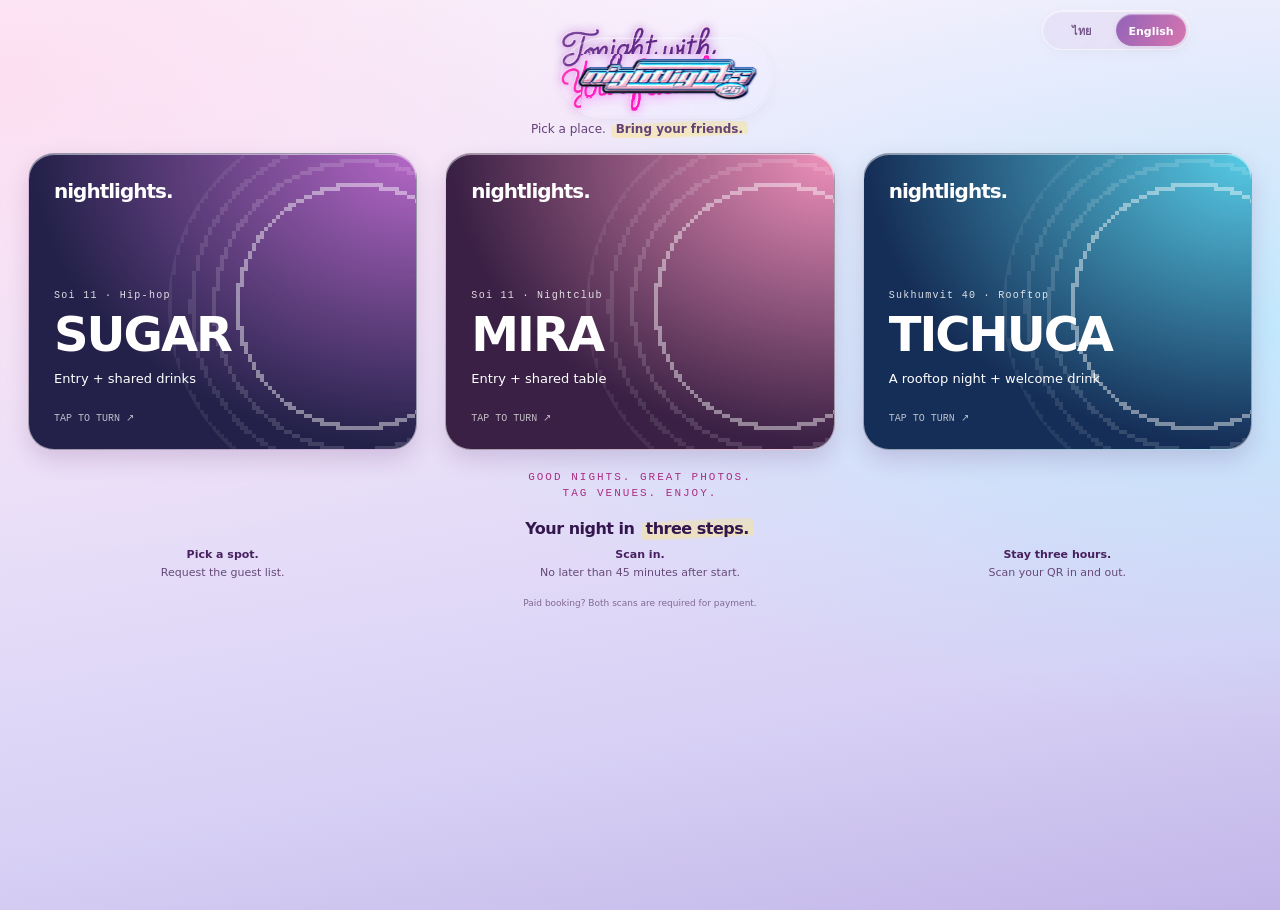
==== commit abf70f01: "Add Thai language switch and refine footer highlight, spacing and floating logo size" ====
--- a/index.html
+++ b/index.html
@@ -1,6 +1,6 @@
 <!doctype html><html lang="en"><meta charset="utf-8"><meta name="viewport" content="width=device-width,initial-scale=1"><meta name="theme-color" content="#eee1ff"><title>nightlights · Your night starts here</title><style>
 *{box-sizing:border-box}body{margin:0;background:radial-gradient(ellipse at 0 8%,#ffd2e999,transparent 42%),radial-gradient(ellipse at 100% 36%,#a9efff99,transparent 48%),linear-gradient(170deg,#faf6ff,#eee5fa 35%,#d8d1f5 75%,#c1b5e8);color:#33164e;font:15px system-ui,sans-serif;min-height:100vh}button,a{-webkit-tap-highlight-color:transparent}button{font:inherit;cursor:pointer;min-height:44px}button:focus-visible,a:focus-visible{outline:3px solid #15699d;outline-offset:4px}header{text-align:center;padding:30px 20px 10px}.brand{font-size:29px;font-weight:850;letter-spacing:-1.5px}.brand span{color:#e73898}main{max-width:1100px;margin:auto;padding:18px 0 35px;text-align:center}.hero{position:relative;padding:12px 24px 24px}.eyebrow{text-transform:uppercase;letter-spacing:3px;font:700 10px ui-monospace,monospace;color:#915791}.hero h1{font-size:clamp(40px,7vw,68px);letter-spacing:-2.5px;line-height:1.04;margin:15px 0;font-weight:800}.hero h1 span{color:#c02488;text-shadow:none}.hero p{font-size:14px;line-height:1.65;margin:0;color:#654276}.spark{position:absolute;font-size:34px;color:#ff52b4;top:22px;left:8%;text-shadow:0 0 15px #ff5db9}.spark.blue{left:auto;right:8%;top:112px;color:#258ab2;transform:rotate(15deg)}.demo-tag{display:inline-block;margin:19px 0 0;border:1px solid #9d6eb544;border-radius:30px;padding:5px 10px;font:10px ui-monospace,monospace;color:#78538b}.tabs{display:flex;justify-content:center;gap:8px;padding:0 16px 12px}.tabs button{background:#ffffff55;border:1px solid #9c62ba40;color:#623377;border-radius:30px;padding:8px 18px;font-size:12px}.tabs button[aria-pressed=true]{background:#482168;color:white;border-color:#482168}.rail{display:flex;gap:20px;overflow-x:auto;scroll-snap-type:x mandatory;padding:12px max(22px,calc((100% - 340px)/2)) 28px;scrollbar-width:none}.rail::-webkit-scrollbar{display:none}.venue{flex:0 0 340px;max-width:calc(100vw - 44px);scroll-snap-align:center}.scene{height:410px;perspective:1200px;position:relative}.inner{position:absolute;inset:0;transform-style:preserve-3d;transition:transform .65s cubic-bezier(.2,.7,.2,1)}.flipped .inner{transform:rotateY(180deg)}.face{position:absolute;inset:0;border-radius:26px;overflow:hidden;backface-visibility:hidden;border:1px solid #ffffff88;box-shadow:0 12px 30px #5b266838}.front{width:100%;padding:25px;background:radial-gradient(ellipse at 100% 0%,var(--accent),transparent 70%),var(--base);color:#fff;text-align:left;display:flex;flex-direction:column;align-items:start;font:inherit;cursor:pointer}.card-brand{font-size:20px;font-weight:750;letter-spacing:-1px;z-index:1}.rings{position:absolute;right:-66px;top:30px;width:245px;height:245px;border:1px solid #ffffff70;border-radius:50%;box-shadow:0 0 0 23px #ffffff16,0 0 0 46px #ffffff12,0 0 0 69px #ffffff0b}.card-star{position:absolute;right:30px;top:105px;color:#fbe6ff;font-size:70px;font-weight:200}.front-bottom{margin-top:auto;z-index:1}.area{font:10px ui-monospace,monospace;letter-spacing:1.3px;opacity:.85}.front h2{font-size:48px;letter-spacing:-2px;margin:9px 0 13px;line-height:1}.perk{font-size:13px;margin:0}.turn-hint{font:10px ui-monospace,monospace;opacity:.7;margin-top:26px}.back{transform:rotateY(180deg);background:linear-gradient(145deg,var(--base),#21102f);color:white;padding:24px;display:flex;flex-direction:column;align-items:center;justify-content:center;cursor:pointer}.back h2{font-size:29px;letter-spacing:-1px;margin:9px 0}.back .sub{font-size:12px;color:#dac4e9;margin:0 0 14px}.detail{font-size:13px;line-height:1.6;margin:8px 0}.detail small{display:block;text-transform:uppercase;font-size:9px;letter-spacing:1.4px;color:#c6a9d8}.maps{color:#98e5ff;text-underline-offset:4px;font-size:12px;padding:10px;display:inline-block}.turn-back{border:0;background:none;color:#d5bde5;font-size:11px;padding:8px;opacity:.85}.availability{padding:20px 8px 0}.meter{display:flex;justify-content:center;gap:12px;height:59px}.meter span{width:35px;height:54px;background:#cebddb;mask:url('assets/Sailor%20Moon.png') center/contain no-repeat;-webkit-mask:url('assets/Sailor%20Moon.png') center/contain no-repeat}.meter .lit{background:#d42187;filter:none}.availability p{font-size:12px;font-weight:650;margin:9px 0 14px}.request{width:100%;border:1px solid #f5b6ff;border-radius:30px;padding:14px 20px;color:white;background:linear-gradient(100deg,#7461b7,#cb579b);box-shadow:0 5px 16px #ae41972b;font-weight:650}.steps{padding:0 25px 12px;max-width:440px;margin:auto}.steps h2{font-size:22px;letter-spacing:-.5px;margin:22px 0 14px}.steps p{font-size:13px;color:#674979;line-height:1.7;margin:7px 0}.steps strong{color:#48205f}.ribbon{font:11px ui-monospace,monospace;letter-spacing:2px;color:#a92f82;margin:12px 0 18px}.footer{font-size:10px;line-height:1.6;color:#70577c;max-width:410px;margin:20px auto 0;padding:0 25px}dialog{border:1px solid #e7b8ff;border-radius:26px;padding:28px;width:min(90vw,350px);background:#fcf4ff;color:#361449;text-align:center;box-shadow:0 20px 80px #27123866}dialog::backdrop{background:#200b3dcc;backdrop-filter:blur(5px)}dialog h2{font-size:27px;letter-spacing:-1px;margin:8px 0 16px}dialog p{font-size:13px;line-height:1.65}dialog .close{background:none;border:0;color:#714581;margin-top:12px}.pass-code{width:125px;height:125px;image-rendering:pixelated;background:white;padding:12px}.deadline{font:700 27px ui-monospace,monospace;color:#b22283}.status{color:#92578d;font:10px ui-monospace,monospace;text-transform:uppercase;letter-spacing:2px}.sr-only{position:absolute;width:1px;height:1px;overflow:hidden;clip-path:inset(50%)}@media(max-width:380px){.scene{height:390px}.hero h1{font-size:39px}.spark{left:4%;font-size:25px}.spark.blue{right:4%}.front h2{font-size:42px}.meter{gap:9px}}@media(prefers-reduced-motion:reduce){.inner{transition:none}*{scroll-behavior:auto!important}}
-.swipe-hint{font:11px ui-monospace,monospace;color:#855393;margin:3px 0 8px}.meter{height:100px;gap:4px;align-items:center}.meter span{width:56px;height:92px;flex:none;background:#a96783;filter:none}.meter .lit{background:#ff1744;filter:none}.availability{padding:14px 0 0}.paid-note{font-size:11px!important}.card-star{display:grid;place-items:center;width:78px;height:78px;font-size:58px;border-radius:24px;color:#fff5fc;border:2px solid #ffffffa0;background:linear-gradient(145deg,#ffffff38,#ffffff08);box-shadow:2px 4px 0 #1c082b50,inset 0 1px 0 #fff8;transform:rotate(12deg);text-shadow:none}.spark,.spark.blue{text-shadow:none}.front{box-shadow:0 10px 22px #5b26682b,inset 0 1px 0 #ffffff80}.rail{cursor:grab;touch-action:pan-x pan-y}.rail:active{cursor:grabbing}@media(max-width:380px){.meter{gap:3px}.meter span{width:50px;height:88px}}.meter span{--figure-ink:#a96783;background:none!important;mask:none!important;-webkit-mask:none!important}.meter span.lit{--figure-ink:#ff1744}.meter span::before{content:"";display:block;width:100%;height:100%;background:var(--figure-ink);mask:url('assets/Sailor%20Moon.png') center/contain no-repeat;-webkit-mask:url('assets/Sailor%20Moon.png') center/contain no-repeat}.hero h1{color:#33164e;text-shadow:none}.hero h1 span{color:#c02488;text-shadow:none}.meter{height:auto;min-height:194px;gap:12px 0;flex-wrap:wrap}.meter span{width:112px;height:184px}.availability{padding-top:20px}@media(max-width:380px){.meter{gap:12px 0}.meter span{width:100px;height:176px}}.hero h1.neon-headline{position:relative;isolation:isolate;width:min(100%,680px);margin:10px auto 20px;line-height:0}.neon-headline::before{content:"";position:absolute;inset:0;z-index:-1;background:url("assets/tonight-english-heavy-clean-v1.png") center/100% 100% no-repeat;filter:brightness(1.35) saturate(1.15) blur(5px);opacity:.28;pointer-events:none}.neon-headline::after{content:"";position:absolute;inset:0;z-index:1;background:linear-gradient(125deg,#fff4ff75 0%,#fff4ff30 22%,transparent 48%);-webkit-mask:url("assets/tonight-english-heavy-clean-v1.png") center/100% 100% no-repeat;mask:url("assets/tonight-english-heavy-clean-v1.png") center/100% 100% no-repeat;mix-blend-mode:screen;opacity:.42;pointer-events:none}.neon-headline img{display:block;width:100%;height:auto;filter:brightness(1.25) saturate(1.2) drop-shadow(-.35px -.45px .2px #fff1ff55) drop-shadow(.5px 1px .7px #31113e40)}.meter span::before{transition:background-color 650ms ease-in-out}.scene{transition:transform 220ms ease,filter 220ms ease}@media(hover:hover) and (pointer:fine){.scene:hover{transform:translateY(-5px);filter:drop-shadow(0 9px 9px #35174e26)}}@media(prefers-reduced-motion:reduce){.meter span::before,.scene{transition:none}.scene:hover{transform:none}}.glass-logo{position:relative;isolation:isolate;display:grid;place-items:center;width:164px;height:62px;margin:0 auto;border:1px solid #ffffffa6;border-radius:999px;background:linear-gradient(145deg,#ffffff6b,#ffffff15 52%,#d6efff26);backdrop-filter:blur(14px) saturate(1.12);-webkit-backdrop-filter:blur(14px) saturate(1.12);box-shadow:0 5px 14px #41265412,inset 0 1px 1px #ffffffe6,inset 0 -1px 2px #6c80b51a;overflow:hidden}.glass-logo img{display:block;width:142px;height:auto;position:relative;z-index:1;filter:drop-shadow(0 1px 1px #37224520)}.glass-logo::before{content:"";position:absolute;inset:1px;border-radius:inherit;padding:1px;background:conic-gradient(from 30deg,#ffffff10,#a3eaff65,#baadff50,#f8bddd55,#fff1b54d,#bdf1e340,#ffffff10);-webkit-mask:linear-gradient(#fff 0 0) content-box,linear-gradient(#fff 0 0);-webkit-mask-composite:xor;mask-composite:exclude;pointer-events:none}.glass-logo::after{content:"";position:absolute;inset:0;z-index:2;border-radius:inherit;background:radial-gradient(ellipse at 28% 0%,#ffffffa6,transparent 40%),linear-gradient(120deg,transparent 27%,#ffffff26 35%,transparent 45%);pointer-events:none}@supports not ((backdrop-filter:blur(1px)) or (-webkit-backdrop-filter:blur(1px))){.glass-logo{background:linear-gradient(145deg,#ffffffe0,#f3eafa99)}}header{position:relative;z-index:5;will-change:transform}</style><link rel="stylesheet" href="guest-list.css?v=28"><header><a class="glass-logo" href="index.html?v=nightlights-home-v10" aria-label="Night Lights — home"><img src="assets/nightlights-26-chrome-transparent-v1.png" width="2172" height="724" alt="Night Lights"></a></header><main><section class="hero"><h1 class="neon-headline"><img src="assets/tonight-english-heavy-clean-v1.png" width="1118" height="582" alt="Tonight with Your friends"></h1><p>Pick a place. <mark class="friends-highlight">Bring your friends.</mark></p></section><section class="rail" id="rail" aria-label="Venue invitations"></section><section class="steps"><div class="ribbon">GOOD NIGHTS. GREAT PHOTOS.<br>TAG VENUES. ENJOY.</div><h2>Your night in three steps.</h2><div class="steps-grid"><p><strong>Pick a spot.</strong> Request the guest list.</p><p><strong>Scan in.</strong> No later than 45 minutes after start.</p><p><strong>Stay three hours.</strong> Scan your QR in and out.</p></div><p class="paid-note">Paid booking? Both scans are required for payment.</p></section></main><dialog id="booking"><div id="booking-content"></div><button class="close" id="close">Back to tonight</button></dialog>
+.swipe-hint{font:11px ui-monospace,monospace;color:#855393;margin:3px 0 8px}.meter{height:100px;gap:4px;align-items:center}.meter span{width:56px;height:92px;flex:none;background:#a96783;filter:none}.meter .lit{background:#ff1744;filter:none}.availability{padding:14px 0 0}.paid-note{font-size:11px!important}.card-star{display:grid;place-items:center;width:78px;height:78px;font-size:58px;border-radius:24px;color:#fff5fc;border:2px solid #ffffffa0;background:linear-gradient(145deg,#ffffff38,#ffffff08);box-shadow:2px 4px 0 #1c082b50,inset 0 1px 0 #fff8;transform:rotate(12deg);text-shadow:none}.spark,.spark.blue{text-shadow:none}.front{box-shadow:0 10px 22px #5b26682b,inset 0 1px 0 #ffffff80}.rail{cursor:grab;touch-action:pan-x pan-y}.rail:active{cursor:grabbing}@media(max-width:380px){.meter{gap:3px}.meter span{width:50px;height:88px}}.meter span{--figure-ink:#a96783;background:none!important;mask:none!important;-webkit-mask:none!important}.meter span.lit{--figure-ink:#ff1744}.meter span::before{content:"";display:block;width:100%;height:100%;background:var(--figure-ink);mask:url('assets/Sailor%20Moon.png') center/contain no-repeat;-webkit-mask:url('assets/Sailor%20Moon.png') center/contain no-repeat}.hero h1{color:#33164e;text-shadow:none}.hero h1 span{color:#c02488;text-shadow:none}.meter{height:auto;min-height:194px;gap:12px 0;flex-wrap:wrap}.meter span{width:112px;height:184px}.availability{padding-top:20px}@media(max-width:380px){.meter{gap:12px 0}.meter span{width:100px;height:176px}}.hero h1.neon-headline{position:relative;isolation:isolate;width:min(100%,680px);margin:10px auto 20px;line-height:0}.neon-headline::before{content:"";position:absolute;inset:0;z-index:-1;background:url("assets/tonight-english-heavy-clean-v1.png") center/100% 100% no-repeat;filter:brightness(1.35) saturate(1.15) blur(5px);opacity:.28;pointer-events:none}.neon-headline::after{content:"";position:absolute;inset:0;z-index:1;background:linear-gradient(125deg,#fff4ff75 0%,#fff4ff30 22%,transparent 48%);-webkit-mask:url("assets/tonight-english-heavy-clean-v1.png") center/100% 100% no-repeat;mask:url("assets/tonight-english-heavy-clean-v1.png") center/100% 100% no-repeat;mix-blend-mode:screen;opacity:.42;pointer-events:none}.neon-headline img{display:block;width:100%;height:auto;filter:brightness(1.25) saturate(1.2) drop-shadow(-.35px -.45px .2px #fff1ff55) drop-shadow(.5px 1px .7px #31113e40)}.meter span::before{transition:background-color 650ms ease-in-out}.scene{transition:transform 220ms ease,filter 220ms ease}@media(hover:hover) and (pointer:fine){.scene:hover{transform:translateY(-5px);filter:drop-shadow(0 9px 9px #35174e26)}}@media(prefers-reduced-motion:reduce){.meter span::before,.scene{transition:none}.scene:hover{transform:none}}.glass-logo{position:relative;isolation:isolate;display:grid;place-items:center;width:164px;height:62px;margin:0 auto;border:1px solid #ffffffa6;border-radius:999px;background:linear-gradient(145deg,#ffffff6b,#ffffff15 52%,#d6efff26);backdrop-filter:blur(14px) saturate(1.12);-webkit-backdrop-filter:blur(14px) saturate(1.12);box-shadow:0 5px 14px #41265412,inset 0 1px 1px #ffffffe6,inset 0 -1px 2px #6c80b51a;overflow:hidden}.glass-logo img{display:block;width:142px;height:auto;position:relative;z-index:1;filter:drop-shadow(0 1px 1px #37224520)}.glass-logo::before{content:"";position:absolute;inset:1px;border-radius:inherit;padding:1px;background:conic-gradient(from 30deg,#ffffff10,#a3eaff65,#baadff50,#f8bddd55,#fff1b54d,#bdf1e340,#ffffff10);-webkit-mask:linear-gradient(#fff 0 0) content-box,linear-gradient(#fff 0 0);-webkit-mask-composite:xor;mask-composite:exclude;pointer-events:none}.glass-logo::after{content:"";position:absolute;inset:0;z-index:2;border-radius:inherit;background:radial-gradient(ellipse at 28% 0%,#ffffffa6,transparent 40%),linear-gradient(120deg,transparent 27%,#ffffff26 35%,transparent 45%);pointer-events:none}@supports not ((backdrop-filter:blur(1px)) or (-webkit-backdrop-filter:blur(1px))){.glass-logo{background:linear-gradient(145deg,#ffffffe0,#f3eafa99)}}header{position:relative;z-index:5;will-change:transform}</style><link rel="stylesheet" href="guest-list.css?v=30"><header><a class="glass-logo" href="index.html?v=nightlights-home-v10" aria-label="Night Lights — home"><img src="assets/nightlights-26-chrome-transparent-v1.png" width="2172" height="724" alt="Night Lights"></a></header><main><section class="hero"><h1 class="neon-headline"><img src="assets/tonight-english-heavy-clean-v1.png" width="1118" height="582" alt="Tonight with Your friends"></h1><p>Pick a place. <mark class="friends-highlight">Bring your friends.</mark></p></section><section class="rail" id="rail" aria-label="Venue invitations"></section><section class="steps"><div class="ribbon">GOOD NIGHTS. GREAT PHOTOS.<br>TAG VENUES. ENJOY.</div><h2><span>Your night in</span> <mark class="friends-highlight steps-highlight">three steps.</mark></h2><div class="steps-grid"><p><strong>Pick a spot.</strong> Request the guest list.</p><p><strong>Scan in.</strong> No later than 45 minutes after start.</p><p><strong>Stay three hours.</strong> Scan your QR in and out.</p></div><p class="paid-note">Paid booking? Both scans are required for payment.</p></section></main><dialog id="booking"><div id="booking-content"></div><button class="close" id="close">Back to tonight</button></dialog>
 <script>
 const venues=[{id:'sugar',name:'Sugar',area:'Soi 11 · Hip-hop',base:'#232149',accent:'#b568c7',perk:'Entry + shared drinks',time:'22:00',spots:2,status:'Filling up',maps:'Sugar Club Bangkok Sukhumvit Soi 11'},{id:'mira',name:'MIRA',area:'Soi 11 · Nightclub',base:'#392044',accent:'#ef91bb',perk:'Entry + shared table',time:'22:30',spots:0,status:'Full · waitlist open',maps:'MIRA Club Bangkok Sukhumvit Soi 11'},{id:'tichuca',name:'Tichuca',area:'Sukhumvit 40 · Rooftop',base:'#152e57',accent:'#57cce6',perk:'A rooftop night + welcome drink',time:'23:00',spots:4,status:'Guest list open',maps:'Tichuca Rooftop Bar Bangkok'}];
 function deadlineLabel(time){const [h,m]=time.split(':').map(Number),total=h*60+m+45;return String(Math.floor(total/60)%24).padStart(2,'0')+':'+String(total%60).padStart(2,'0')}
@@ -54,4 +54,4 @@
 function startFigureColours(){stopFigureColours();if(document.hidden||figureMotion.matches)return;document.querySelectorAll('.meter span,.back-figures span,.form-figures span').forEach(scheduleFigureColour)}
 document.addEventListener('visibilitychange',startFigureColours);figureMotion.addEventListener('change',startFigureColours);startFigureColours();
 
-</script><script src="date-picker.js?v=2"></script><script src="guest-list.js?v=28"></script><script src="floating-logo.js?v=3"></script></html>
+</script><script src="date-picker.js?v=3"></script><script src="guest-list.js?v=29"></script><script src="floating-logo.js?v=3"></script><script src="language.js?v=2"></script></html>
--- a/guest-list.css
+++ b/guest-list.css
@@ -338,3 +338,19 @@
 @media(min-width:700px){.back .back-join{margin-top:10px}}
 
 @media(max-width:699px){.rail{align-items:flex-start}.venue:not(.is-current) .availability{display:none!important}}
+
+/* SOPHS-style language slider, Night Lights palette. */
+.language-switch{position:relative;z-index:20;display:flex;width:148px;height:40px;margin:10px max(18px,calc((100vw - 1100px)/2)) -42px auto;padding:3px;border:1px solid #ffffff90;border-radius:999px;background:linear-gradient(120deg,#b568c715,#ef91bb1c);box-shadow:inset 0 1px 1px #fff9,0 3px 12px #48216809;backdrop-filter:blur(12px);-webkit-backdrop-filter:blur(12px);touch-action:pan-y}
+.language-switch>span{position:absolute;inset:3px auto 3px 3px;width:calc(50% - 3px);border-radius:999px;background:linear-gradient(120deg,#9163b8,#d875af);box-shadow:inset 0 1px 1px #ffffff70,0 2px 6px #62337719;transform:translateX(calc(var(--language,1)*100%));transition:transform 260ms ease}
+.language-switch button{position:relative;flex:1;min-height:34px;border:0;border-radius:999px;background:none;padding:3px 8px;font-size:11px;font-weight:600;color:#765589;transition:color 180ms}
+.language-switch button[aria-pressed=true]{color:white}
+html:lang(th) .area,html:lang(th) .turn-hint,html:lang(th) .eyebrow,html:lang(th) .ribbon,html:lang(th) .detail small{letter-spacing:normal}
+html:lang(th) .detail,html:lang(th) .perk{line-height:1.65}
+@media(max-width:699px){.language-switch{width:134px;margin:8px 18px 0 auto;height:38px}.language-switch button{min-height:32px}}
+@media(prefers-reduced-motion:reduce){.language-switch>span,.language-switch button{transition:none}}
+
+/* Final spacing and logo scale refinement. */
+.steps .paid-note{font-size:9px!important;line-height:1.5;margin:16px 8px 0;opacity:.78}
+.floating-logo{width:213px;height:81px}
+.floating-logo img{width:185px}
+.steps-highlight{font-weight:inherit}
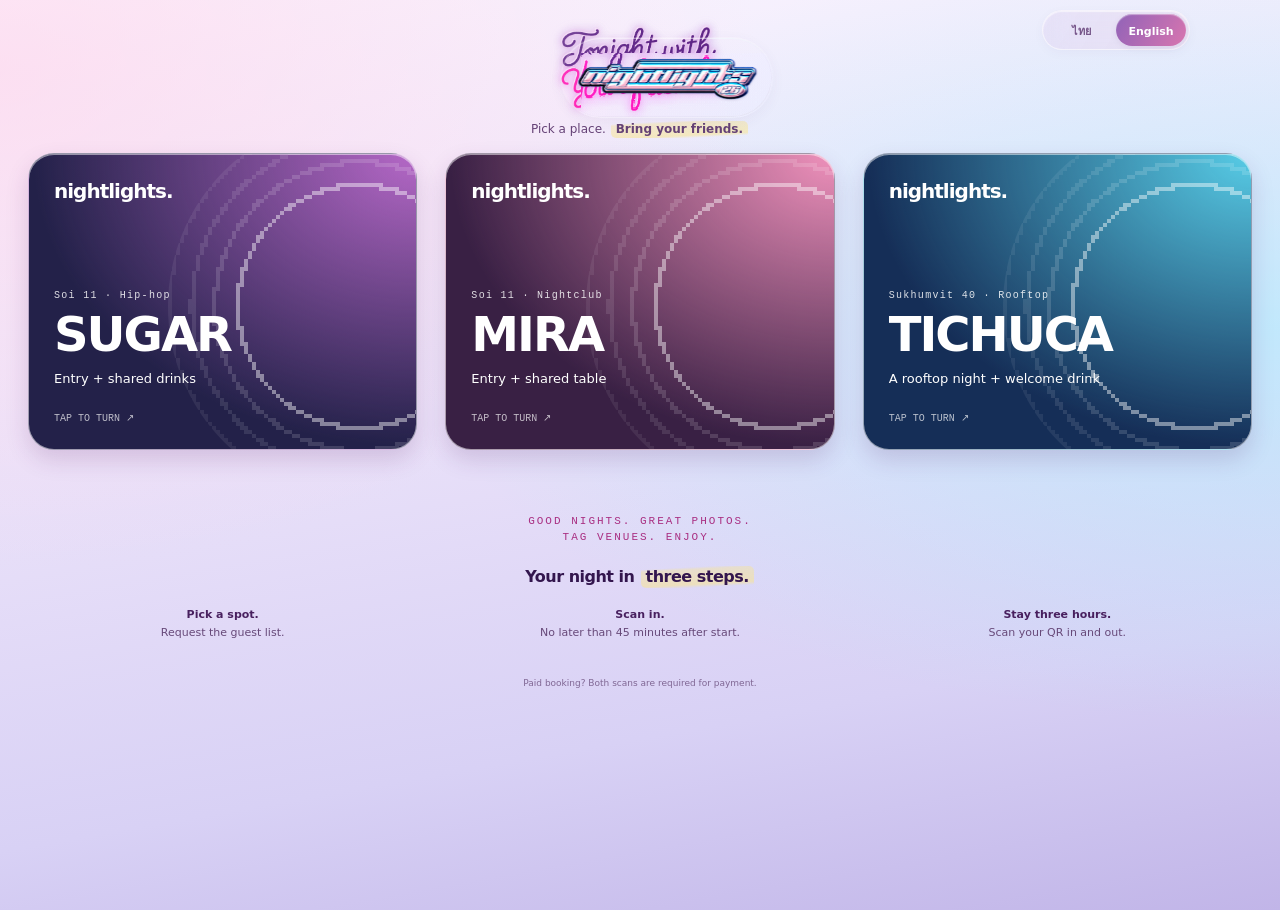
==== commit 4e356588: "Space desktop closing section and enlarge centred eyes artwork" ====
--- a/index.html
+++ b/index.html
@@ -1,6 +1,6 @@
 <!doctype html><html lang="en"><meta charset="utf-8"><meta name="viewport" content="width=device-width,initial-scale=1"><meta name="theme-color" content="#eee1ff"><title>nightlights · Your night starts here</title><style>
 *{box-sizing:border-box}body{margin:0;background:radial-gradient(ellipse at 0 8%,#ffd2e999,transparent 42%),radial-gradient(ellipse at 100% 36%,#a9efff99,transparent 48%),linear-gradient(170deg,#faf6ff,#eee5fa 35%,#d8d1f5 75%,#c1b5e8);color:#33164e;font:15px system-ui,sans-serif;min-height:100vh}button,a{-webkit-tap-highlight-color:transparent}button{font:inherit;cursor:pointer;min-height:44px}button:focus-visible,a:focus-visible{outline:3px solid #15699d;outline-offset:4px}header{text-align:center;padding:30px 20px 10px}.brand{font-size:29px;font-weight:850;letter-spacing:-1.5px}.brand span{color:#e73898}main{max-width:1100px;margin:auto;padding:18px 0 35px;text-align:center}.hero{position:relative;padding:12px 24px 24px}.eyebrow{text-transform:uppercase;letter-spacing:3px;font:700 10px ui-monospace,monospace;color:#915791}.hero h1{font-size:clamp(40px,7vw,68px);letter-spacing:-2.5px;line-height:1.04;margin:15px 0;font-weight:800}.hero h1 span{color:#c02488;text-shadow:none}.hero p{font-size:14px;line-height:1.65;margin:0;color:#654276}.spark{position:absolute;font-size:34px;color:#ff52b4;top:22px;left:8%;text-shadow:0 0 15px #ff5db9}.spark.blue{left:auto;right:8%;top:112px;color:#258ab2;transform:rotate(15deg)}.demo-tag{display:inline-block;margin:19px 0 0;border:1px solid #9d6eb544;border-radius:30px;padding:5px 10px;font:10px ui-monospace,monospace;color:#78538b}.tabs{display:flex;justify-content:center;gap:8px;padding:0 16px 12px}.tabs button{background:#ffffff55;border:1px solid #9c62ba40;color:#623377;border-radius:30px;padding:8px 18px;font-size:12px}.tabs button[aria-pressed=true]{background:#482168;color:white;border-color:#482168}.rail{display:flex;gap:20px;overflow-x:auto;scroll-snap-type:x mandatory;padding:12px max(22px,calc((100% - 340px)/2)) 28px;scrollbar-width:none}.rail::-webkit-scrollbar{display:none}.venue{flex:0 0 340px;max-width:calc(100vw - 44px);scroll-snap-align:center}.scene{height:410px;perspective:1200px;position:relative}.inner{position:absolute;inset:0;transform-style:preserve-3d;transition:transform .65s cubic-bezier(.2,.7,.2,1)}.flipped .inner{transform:rotateY(180deg)}.face{position:absolute;inset:0;border-radius:26px;overflow:hidden;backface-visibility:hidden;border:1px solid #ffffff88;box-shadow:0 12px 30px #5b266838}.front{width:100%;padding:25px;background:radial-gradient(ellipse at 100% 0%,var(--accent),transparent 70%),var(--base);color:#fff;text-align:left;display:flex;flex-direction:column;align-items:start;font:inherit;cursor:pointer}.card-brand{font-size:20px;font-weight:750;letter-spacing:-1px;z-index:1}.rings{position:absolute;right:-66px;top:30px;width:245px;height:245px;border:1px solid #ffffff70;border-radius:50%;box-shadow:0 0 0 23px #ffffff16,0 0 0 46px #ffffff12,0 0 0 69px #ffffff0b}.card-star{position:absolute;right:30px;top:105px;color:#fbe6ff;font-size:70px;font-weight:200}.front-bottom{margin-top:auto;z-index:1}.area{font:10px ui-monospace,monospace;letter-spacing:1.3px;opacity:.85}.front h2{font-size:48px;letter-spacing:-2px;margin:9px 0 13px;line-height:1}.perk{font-size:13px;margin:0}.turn-hint{font:10px ui-monospace,monospace;opacity:.7;margin-top:26px}.back{transform:rotateY(180deg);background:linear-gradient(145deg,var(--base),#21102f);color:white;padding:24px;display:flex;flex-direction:column;align-items:center;justify-content:center;cursor:pointer}.back h2{font-size:29px;letter-spacing:-1px;margin:9px 0}.back .sub{font-size:12px;color:#dac4e9;margin:0 0 14px}.detail{font-size:13px;line-height:1.6;margin:8px 0}.detail small{display:block;text-transform:uppercase;font-size:9px;letter-spacing:1.4px;color:#c6a9d8}.maps{color:#98e5ff;text-underline-offset:4px;font-size:12px;padding:10px;display:inline-block}.turn-back{border:0;background:none;color:#d5bde5;font-size:11px;padding:8px;opacity:.85}.availability{padding:20px 8px 0}.meter{display:flex;justify-content:center;gap:12px;height:59px}.meter span{width:35px;height:54px;background:#cebddb;mask:url('assets/Sailor%20Moon.png') center/contain no-repeat;-webkit-mask:url('assets/Sailor%20Moon.png') center/contain no-repeat}.meter .lit{background:#d42187;filter:none}.availability p{font-size:12px;font-weight:650;margin:9px 0 14px}.request{width:100%;border:1px solid #f5b6ff;border-radius:30px;padding:14px 20px;color:white;background:linear-gradient(100deg,#7461b7,#cb579b);box-shadow:0 5px 16px #ae41972b;font-weight:650}.steps{padding:0 25px 12px;max-width:440px;margin:auto}.steps h2{font-size:22px;letter-spacing:-.5px;margin:22px 0 14px}.steps p{font-size:13px;color:#674979;line-height:1.7;margin:7px 0}.steps strong{color:#48205f}.ribbon{font:11px ui-monospace,monospace;letter-spacing:2px;color:#a92f82;margin:12px 0 18px}.footer{font-size:10px;line-height:1.6;color:#70577c;max-width:410px;margin:20px auto 0;padding:0 25px}dialog{border:1px solid #e7b8ff;border-radius:26px;padding:28px;width:min(90vw,350px);background:#fcf4ff;color:#361449;text-align:center;box-shadow:0 20px 80px #27123866}dialog::backdrop{background:#200b3dcc;backdrop-filter:blur(5px)}dialog h2{font-size:27px;letter-spacing:-1px;margin:8px 0 16px}dialog p{font-size:13px;line-height:1.65}dialog .close{background:none;border:0;color:#714581;margin-top:12px}.pass-code{width:125px;height:125px;image-rendering:pixelated;background:white;padding:12px}.deadline{font:700 27px ui-monospace,monospace;color:#b22283}.status{color:#92578d;font:10px ui-monospace,monospace;text-transform:uppercase;letter-spacing:2px}.sr-only{position:absolute;width:1px;height:1px;overflow:hidden;clip-path:inset(50%)}@media(max-width:380px){.scene{height:390px}.hero h1{font-size:39px}.spark{left:4%;font-size:25px}.spark.blue{right:4%}.front h2{font-size:42px}.meter{gap:9px}}@media(prefers-reduced-motion:reduce){.inner{transition:none}*{scroll-behavior:auto!important}}
-.swipe-hint{font:11px ui-monospace,monospace;color:#855393;margin:3px 0 8px}.meter{height:100px;gap:4px;align-items:center}.meter span{width:56px;height:92px;flex:none;background:#a96783;filter:none}.meter .lit{background:#ff1744;filter:none}.availability{padding:14px 0 0}.paid-note{font-size:11px!important}.card-star{display:grid;place-items:center;width:78px;height:78px;font-size:58px;border-radius:24px;color:#fff5fc;border:2px solid #ffffffa0;background:linear-gradient(145deg,#ffffff38,#ffffff08);box-shadow:2px 4px 0 #1c082b50,inset 0 1px 0 #fff8;transform:rotate(12deg);text-shadow:none}.spark,.spark.blue{text-shadow:none}.front{box-shadow:0 10px 22px #5b26682b,inset 0 1px 0 #ffffff80}.rail{cursor:grab;touch-action:pan-x pan-y}.rail:active{cursor:grabbing}@media(max-width:380px){.meter{gap:3px}.meter span{width:50px;height:88px}}.meter span{--figure-ink:#a96783;background:none!important;mask:none!important;-webkit-mask:none!important}.meter span.lit{--figure-ink:#ff1744}.meter span::before{content:"";display:block;width:100%;height:100%;background:var(--figure-ink);mask:url('assets/Sailor%20Moon.png') center/contain no-repeat;-webkit-mask:url('assets/Sailor%20Moon.png') center/contain no-repeat}.hero h1{color:#33164e;text-shadow:none}.hero h1 span{color:#c02488;text-shadow:none}.meter{height:auto;min-height:194px;gap:12px 0;flex-wrap:wrap}.meter span{width:112px;height:184px}.availability{padding-top:20px}@media(max-width:380px){.meter{gap:12px 0}.meter span{width:100px;height:176px}}.hero h1.neon-headline{position:relative;isolation:isolate;width:min(100%,680px);margin:10px auto 20px;line-height:0}.neon-headline::before{content:"";position:absolute;inset:0;z-index:-1;background:url("assets/tonight-english-heavy-clean-v1.png") center/100% 100% no-repeat;filter:brightness(1.35) saturate(1.15) blur(5px);opacity:.28;pointer-events:none}.neon-headline::after{content:"";position:absolute;inset:0;z-index:1;background:linear-gradient(125deg,#fff4ff75 0%,#fff4ff30 22%,transparent 48%);-webkit-mask:url("assets/tonight-english-heavy-clean-v1.png") center/100% 100% no-repeat;mask:url("assets/tonight-english-heavy-clean-v1.png") center/100% 100% no-repeat;mix-blend-mode:screen;opacity:.42;pointer-events:none}.neon-headline img{display:block;width:100%;height:auto;filter:brightness(1.25) saturate(1.2) drop-shadow(-.35px -.45px .2px #fff1ff55) drop-shadow(.5px 1px .7px #31113e40)}.meter span::before{transition:background-color 650ms ease-in-out}.scene{transition:transform 220ms ease,filter 220ms ease}@media(hover:hover) and (pointer:fine){.scene:hover{transform:translateY(-5px);filter:drop-shadow(0 9px 9px #35174e26)}}@media(prefers-reduced-motion:reduce){.meter span::before,.scene{transition:none}.scene:hover{transform:none}}.glass-logo{position:relative;isolation:isolate;display:grid;place-items:center;width:164px;height:62px;margin:0 auto;border:1px solid #ffffffa6;border-radius:999px;background:linear-gradient(145deg,#ffffff6b,#ffffff15 52%,#d6efff26);backdrop-filter:blur(14px) saturate(1.12);-webkit-backdrop-filter:blur(14px) saturate(1.12);box-shadow:0 5px 14px #41265412,inset 0 1px 1px #ffffffe6,inset 0 -1px 2px #6c80b51a;overflow:hidden}.glass-logo img{display:block;width:142px;height:auto;position:relative;z-index:1;filter:drop-shadow(0 1px 1px #37224520)}.glass-logo::before{content:"";position:absolute;inset:1px;border-radius:inherit;padding:1px;background:conic-gradient(from 30deg,#ffffff10,#a3eaff65,#baadff50,#f8bddd55,#fff1b54d,#bdf1e340,#ffffff10);-webkit-mask:linear-gradient(#fff 0 0) content-box,linear-gradient(#fff 0 0);-webkit-mask-composite:xor;mask-composite:exclude;pointer-events:none}.glass-logo::after{content:"";position:absolute;inset:0;z-index:2;border-radius:inherit;background:radial-gradient(ellipse at 28% 0%,#ffffffa6,transparent 40%),linear-gradient(120deg,transparent 27%,#ffffff26 35%,transparent 45%);pointer-events:none}@supports not ((backdrop-filter:blur(1px)) or (-webkit-backdrop-filter:blur(1px))){.glass-logo{background:linear-gradient(145deg,#ffffffe0,#f3eafa99)}}header{position:relative;z-index:5;will-change:transform}</style><link rel="stylesheet" href="guest-list.css?v=30"><header><a class="glass-logo" href="index.html?v=nightlights-home-v10" aria-label="Night Lights — home"><img src="assets/nightlights-26-chrome-transparent-v1.png" width="2172" height="724" alt="Night Lights"></a></header><main><section class="hero"><h1 class="neon-headline"><img src="assets/tonight-english-heavy-clean-v1.png" width="1118" height="582" alt="Tonight with Your friends"></h1><p>Pick a place. <mark class="friends-highlight">Bring your friends.</mark></p></section><section class="rail" id="rail" aria-label="Venue invitations"></section><section class="steps"><div class="ribbon">GOOD NIGHTS. GREAT PHOTOS.<br>TAG VENUES. ENJOY.</div><h2><span>Your night in</span> <mark class="friends-highlight steps-highlight">three steps.</mark></h2><div class="steps-grid"><p><strong>Pick a spot.</strong> Request the guest list.</p><p><strong>Scan in.</strong> No later than 45 minutes after start.</p><p><strong>Stay three hours.</strong> Scan your QR in and out.</p></div><p class="paid-note">Paid booking? Both scans are required for payment.</p></section></main><dialog id="booking"><div id="booking-content"></div><button class="close" id="close">Back to tonight</button></dialog>
+.swipe-hint{font:11px ui-monospace,monospace;color:#855393;margin:3px 0 8px}.meter{height:100px;gap:4px;align-items:center}.meter span{width:56px;height:92px;flex:none;background:#a96783;filter:none}.meter .lit{background:#ff1744;filter:none}.availability{padding:14px 0 0}.paid-note{font-size:11px!important}.card-star{display:grid;place-items:center;width:78px;height:78px;font-size:58px;border-radius:24px;color:#fff5fc;border:2px solid #ffffffa0;background:linear-gradient(145deg,#ffffff38,#ffffff08);box-shadow:2px 4px 0 #1c082b50,inset 0 1px 0 #fff8;transform:rotate(12deg);text-shadow:none}.spark,.spark.blue{text-shadow:none}.front{box-shadow:0 10px 22px #5b26682b,inset 0 1px 0 #ffffff80}.rail{cursor:grab;touch-action:pan-x pan-y}.rail:active{cursor:grabbing}@media(max-width:380px){.meter{gap:3px}.meter span{width:50px;height:88px}}.meter span{--figure-ink:#a96783;background:none!important;mask:none!important;-webkit-mask:none!important}.meter span.lit{--figure-ink:#ff1744}.meter span::before{content:"";display:block;width:100%;height:100%;background:var(--figure-ink);mask:url('assets/Sailor%20Moon.png') center/contain no-repeat;-webkit-mask:url('assets/Sailor%20Moon.png') center/contain no-repeat}.hero h1{color:#33164e;text-shadow:none}.hero h1 span{color:#c02488;text-shadow:none}.meter{height:auto;min-height:194px;gap:12px 0;flex-wrap:wrap}.meter span{width:112px;height:184px}.availability{padding-top:20px}@media(max-width:380px){.meter{gap:12px 0}.meter span{width:100px;height:176px}}.hero h1.neon-headline{position:relative;isolation:isolate;width:min(100%,680px);margin:10px auto 20px;line-height:0}.neon-headline::before{content:"";position:absolute;inset:0;z-index:-1;background:url("assets/tonight-english-heavy-clean-v1.png") center/100% 100% no-repeat;filter:brightness(1.35) saturate(1.15) blur(5px);opacity:.28;pointer-events:none}.neon-headline::after{content:"";position:absolute;inset:0;z-index:1;background:linear-gradient(125deg,#fff4ff75 0%,#fff4ff30 22%,transparent 48%);-webkit-mask:url("assets/tonight-english-heavy-clean-v1.png") center/100% 100% no-repeat;mask:url("assets/tonight-english-heavy-clean-v1.png") center/100% 100% no-repeat;mix-blend-mode:screen;opacity:.42;pointer-events:none}.neon-headline img{display:block;width:100%;height:auto;filter:brightness(1.25) saturate(1.2) drop-shadow(-.35px -.45px .2px #fff1ff55) drop-shadow(.5px 1px .7px #31113e40)}.meter span::before{transition:background-color 650ms ease-in-out}.scene{transition:transform 220ms ease,filter 220ms ease}@media(hover:hover) and (pointer:fine){.scene:hover{transform:translateY(-5px);filter:drop-shadow(0 9px 9px #35174e26)}}@media(prefers-reduced-motion:reduce){.meter span::before,.scene{transition:none}.scene:hover{transform:none}}.glass-logo{position:relative;isolation:isolate;display:grid;place-items:center;width:164px;height:62px;margin:0 auto;border:1px solid #ffffffa6;border-radius:999px;background:linear-gradient(145deg,#ffffff6b,#ffffff15 52%,#d6efff26);backdrop-filter:blur(14px) saturate(1.12);-webkit-backdrop-filter:blur(14px) saturate(1.12);box-shadow:0 5px 14px #41265412,inset 0 1px 1px #ffffffe6,inset 0 -1px 2px #6c80b51a;overflow:hidden}.glass-logo img{display:block;width:142px;height:auto;position:relative;z-index:1;filter:drop-shadow(0 1px 1px #37224520)}.glass-logo::before{content:"";position:absolute;inset:1px;border-radius:inherit;padding:1px;background:conic-gradient(from 30deg,#ffffff10,#a3eaff65,#baadff50,#f8bddd55,#fff1b54d,#bdf1e340,#ffffff10);-webkit-mask:linear-gradient(#fff 0 0) content-box,linear-gradient(#fff 0 0);-webkit-mask-composite:xor;mask-composite:exclude;pointer-events:none}.glass-logo::after{content:"";position:absolute;inset:0;z-index:2;border-radius:inherit;background:radial-gradient(ellipse at 28% 0%,#ffffffa6,transparent 40%),linear-gradient(120deg,transparent 27%,#ffffff26 35%,transparent 45%);pointer-events:none}@supports not ((backdrop-filter:blur(1px)) or (-webkit-backdrop-filter:blur(1px))){.glass-logo{background:linear-gradient(145deg,#ffffffe0,#f3eafa99)}}header{position:relative;z-index:5;will-change:transform}</style><link rel="stylesheet" href="guest-list.css?v=31"><header><a class="glass-logo" href="index.html?v=nightlights-home-v10" aria-label="Night Lights — home"><img src="assets/nightlights-26-chrome-transparent-v1.png" width="2172" height="724" alt="Night Lights"></a></header><main><section class="hero"><h1 class="neon-headline"><img src="assets/tonight-english-heavy-clean-v1.png" width="1118" height="582" alt="Tonight with Your friends"></h1><p>Pick a place. <mark class="friends-highlight">Bring your friends.</mark></p></section><section class="rail" id="rail" aria-label="Venue invitations"></section><section class="steps"><div class="ribbon">GOOD NIGHTS. GREAT PHOTOS.<br>TAG VENUES. ENJOY.</div><h2><span>Your night in</span> <mark class="friends-highlight steps-highlight">three steps.</mark></h2><div class="steps-grid"><p><strong>Pick a spot.</strong> Request the guest list.</p><p><strong>Scan in.</strong> No later than 45 minutes after start.</p><p><strong>Stay three hours.</strong> Scan your QR in and out.</p></div><p class="paid-note">Paid booking? Both scans are required for payment.</p></section></main><dialog id="booking"><div id="booking-content"></div><button class="close" id="close">Back to tonight</button></dialog>
 <script>
 const venues=[{id:'sugar',name:'Sugar',area:'Soi 11 · Hip-hop',base:'#232149',accent:'#b568c7',perk:'Entry + shared drinks',time:'22:00',spots:2,status:'Filling up',maps:'Sugar Club Bangkok Sukhumvit Soi 11'},{id:'mira',name:'MIRA',area:'Soi 11 · Nightclub',base:'#392044',accent:'#ef91bb',perk:'Entry + shared table',time:'22:30',spots:0,status:'Full · waitlist open',maps:'MIRA Club Bangkok Sukhumvit Soi 11'},{id:'tichuca',name:'Tichuca',area:'Sukhumvit 40 · Rooftop',base:'#152e57',accent:'#57cce6',perk:'A rooftop night + welcome drink',time:'23:00',spots:4,status:'Guest list open',maps:'Tichuca Rooftop Bar Bangkok'}];
 function deadlineLabel(time){const [h,m]=time.split(':').map(Number),total=h*60+m+45;return String(Math.floor(total/60)%24).padStart(2,'0')+':'+String(total%60).padStart(2,'0')}
--- a/guest-list.css
+++ b/guest-list.css
@@ -354,3 +354,12 @@
 .floating-logo{width:213px;height:81px}
 .floating-logo img{width:185px}
 .steps-highlight{font-weight:inherit}
+
+/* Give the desktop closing section its own space beneath the cards. */
+.steps .paid-note{margin-top:30px}
+@media(min-width:1100px){
+ .steps{margin-top:28px;padding-top:16px;padding-bottom:20px;min-height:252px}
+ .steps h2{margin:22px 0 20px}
+ .steps .paid-note{margin-top:36px}
+ .steps .footer-eyes{height:590px;top:50%;transform:translateY(-50%)}
+}
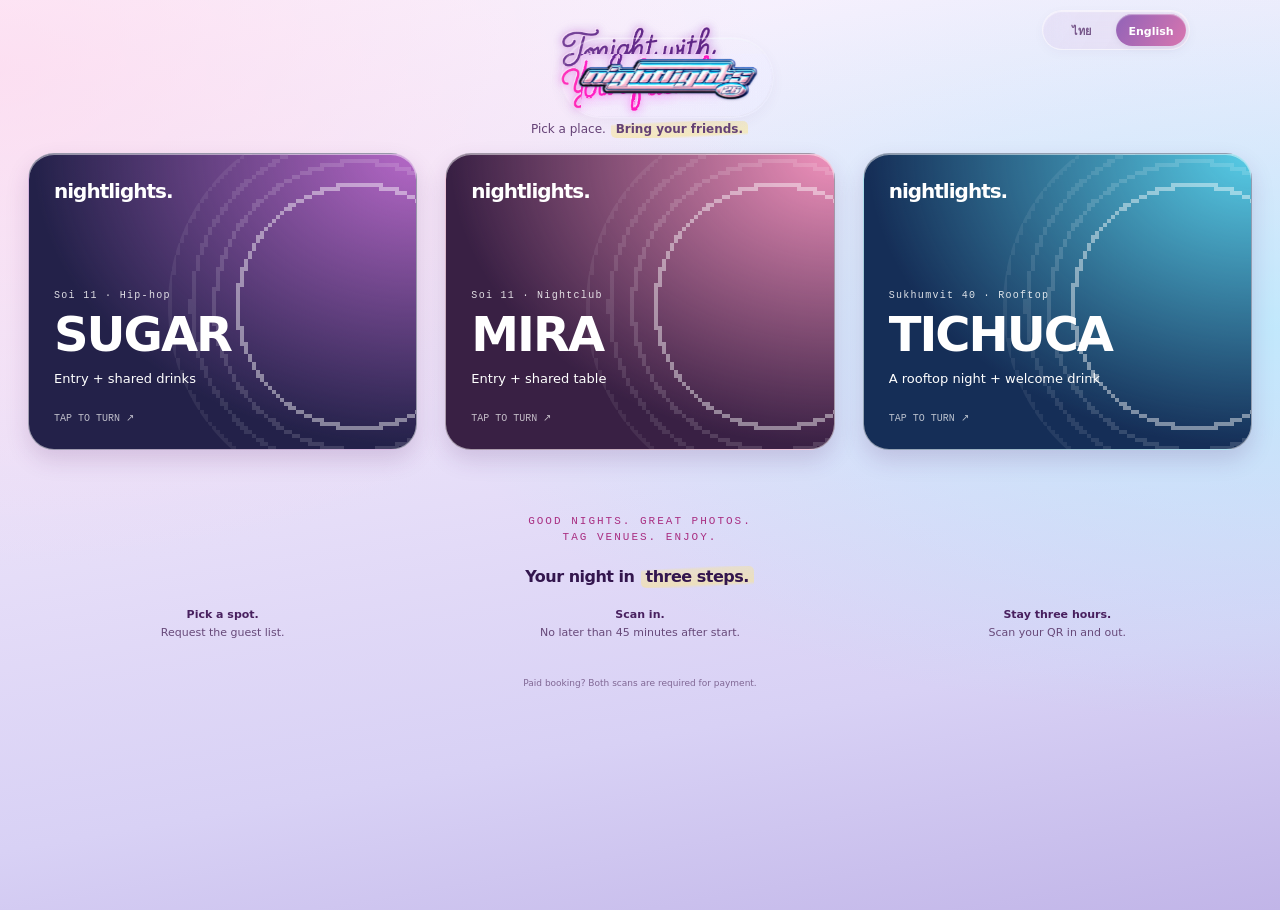
==== commit ee13f622: "Centre language slider and space headline on mobile and tablet" ====
--- a/index.html
+++ b/index.html
@@ -1,6 +1,6 @@
 <!doctype html><html lang="en"><meta charset="utf-8"><meta name="viewport" content="width=device-width,initial-scale=1"><meta name="theme-color" content="#eee1ff"><title>nightlights · Your night starts here</title><style>
 *{box-sizing:border-box}body{margin:0;background:radial-gradient(ellipse at 0 8%,#ffd2e999,transparent 42%),radial-gradient(ellipse at 100% 36%,#a9efff99,transparent 48%),linear-gradient(170deg,#faf6ff,#eee5fa 35%,#d8d1f5 75%,#c1b5e8);color:#33164e;font:15px system-ui,sans-serif;min-height:100vh}button,a{-webkit-tap-highlight-color:transparent}button{font:inherit;cursor:pointer;min-height:44px}button:focus-visible,a:focus-visible{outline:3px solid #15699d;outline-offset:4px}header{text-align:center;padding:30px 20px 10px}.brand{font-size:29px;font-weight:850;letter-spacing:-1.5px}.brand span{color:#e73898}main{max-width:1100px;margin:auto;padding:18px 0 35px;text-align:center}.hero{position:relative;padding:12px 24px 24px}.eyebrow{text-transform:uppercase;letter-spacing:3px;font:700 10px ui-monospace,monospace;color:#915791}.hero h1{font-size:clamp(40px,7vw,68px);letter-spacing:-2.5px;line-height:1.04;margin:15px 0;font-weight:800}.hero h1 span{color:#c02488;text-shadow:none}.hero p{font-size:14px;line-height:1.65;margin:0;color:#654276}.spark{position:absolute;font-size:34px;color:#ff52b4;top:22px;left:8%;text-shadow:0 0 15px #ff5db9}.spark.blue{left:auto;right:8%;top:112px;color:#258ab2;transform:rotate(15deg)}.demo-tag{display:inline-block;margin:19px 0 0;border:1px solid #9d6eb544;border-radius:30px;padding:5px 10px;font:10px ui-monospace,monospace;color:#78538b}.tabs{display:flex;justify-content:center;gap:8px;padding:0 16px 12px}.tabs button{background:#ffffff55;border:1px solid #9c62ba40;color:#623377;border-radius:30px;padding:8px 18px;font-size:12px}.tabs button[aria-pressed=true]{background:#482168;color:white;border-color:#482168}.rail{display:flex;gap:20px;overflow-x:auto;scroll-snap-type:x mandatory;padding:12px max(22px,calc((100% - 340px)/2)) 28px;scrollbar-width:none}.rail::-webkit-scrollbar{display:none}.venue{flex:0 0 340px;max-width:calc(100vw - 44px);scroll-snap-align:center}.scene{height:410px;perspective:1200px;position:relative}.inner{position:absolute;inset:0;transform-style:preserve-3d;transition:transform .65s cubic-bezier(.2,.7,.2,1)}.flipped .inner{transform:rotateY(180deg)}.face{position:absolute;inset:0;border-radius:26px;overflow:hidden;backface-visibility:hidden;border:1px solid #ffffff88;box-shadow:0 12px 30px #5b266838}.front{width:100%;padding:25px;background:radial-gradient(ellipse at 100% 0%,var(--accent),transparent 70%),var(--base);color:#fff;text-align:left;display:flex;flex-direction:column;align-items:start;font:inherit;cursor:pointer}.card-brand{font-size:20px;font-weight:750;letter-spacing:-1px;z-index:1}.rings{position:absolute;right:-66px;top:30px;width:245px;height:245px;border:1px solid #ffffff70;border-radius:50%;box-shadow:0 0 0 23px #ffffff16,0 0 0 46px #ffffff12,0 0 0 69px #ffffff0b}.card-star{position:absolute;right:30px;top:105px;color:#fbe6ff;font-size:70px;font-weight:200}.front-bottom{margin-top:auto;z-index:1}.area{font:10px ui-monospace,monospace;letter-spacing:1.3px;opacity:.85}.front h2{font-size:48px;letter-spacing:-2px;margin:9px 0 13px;line-height:1}.perk{font-size:13px;margin:0}.turn-hint{font:10px ui-monospace,monospace;opacity:.7;margin-top:26px}.back{transform:rotateY(180deg);background:linear-gradient(145deg,var(--base),#21102f);color:white;padding:24px;display:flex;flex-direction:column;align-items:center;justify-content:center;cursor:pointer}.back h2{font-size:29px;letter-spacing:-1px;margin:9px 0}.back .sub{font-size:12px;color:#dac4e9;margin:0 0 14px}.detail{font-size:13px;line-height:1.6;margin:8px 0}.detail small{display:block;text-transform:uppercase;font-size:9px;letter-spacing:1.4px;color:#c6a9d8}.maps{color:#98e5ff;text-underline-offset:4px;font-size:12px;padding:10px;display:inline-block}.turn-back{border:0;background:none;color:#d5bde5;font-size:11px;padding:8px;opacity:.85}.availability{padding:20px 8px 0}.meter{display:flex;justify-content:center;gap:12px;height:59px}.meter span{width:35px;height:54px;background:#cebddb;mask:url('assets/Sailor%20Moon.png') center/contain no-repeat;-webkit-mask:url('assets/Sailor%20Moon.png') center/contain no-repeat}.meter .lit{background:#d42187;filter:none}.availability p{font-size:12px;font-weight:650;margin:9px 0 14px}.request{width:100%;border:1px solid #f5b6ff;border-radius:30px;padding:14px 20px;color:white;background:linear-gradient(100deg,#7461b7,#cb579b);box-shadow:0 5px 16px #ae41972b;font-weight:650}.steps{padding:0 25px 12px;max-width:440px;margin:auto}.steps h2{font-size:22px;letter-spacing:-.5px;margin:22px 0 14px}.steps p{font-size:13px;color:#674979;line-height:1.7;margin:7px 0}.steps strong{color:#48205f}.ribbon{font:11px ui-monospace,monospace;letter-spacing:2px;color:#a92f82;margin:12px 0 18px}.footer{font-size:10px;line-height:1.6;color:#70577c;max-width:410px;margin:20px auto 0;padding:0 25px}dialog{border:1px solid #e7b8ff;border-radius:26px;padding:28px;width:min(90vw,350px);background:#fcf4ff;color:#361449;text-align:center;box-shadow:0 20px 80px #27123866}dialog::backdrop{background:#200b3dcc;backdrop-filter:blur(5px)}dialog h2{font-size:27px;letter-spacing:-1px;margin:8px 0 16px}dialog p{font-size:13px;line-height:1.65}dialog .close{background:none;border:0;color:#714581;margin-top:12px}.pass-code{width:125px;height:125px;image-rendering:pixelated;background:white;padding:12px}.deadline{font:700 27px ui-monospace,monospace;color:#b22283}.status{color:#92578d;font:10px ui-monospace,monospace;text-transform:uppercase;letter-spacing:2px}.sr-only{position:absolute;width:1px;height:1px;overflow:hidden;clip-path:inset(50%)}@media(max-width:380px){.scene{height:390px}.hero h1{font-size:39px}.spark{left:4%;font-size:25px}.spark.blue{right:4%}.front h2{font-size:42px}.meter{gap:9px}}@media(prefers-reduced-motion:reduce){.inner{transition:none}*{scroll-behavior:auto!important}}
-.swipe-hint{font:11px ui-monospace,monospace;color:#855393;margin:3px 0 8px}.meter{height:100px;gap:4px;align-items:center}.meter span{width:56px;height:92px;flex:none;background:#a96783;filter:none}.meter .lit{background:#ff1744;filter:none}.availability{padding:14px 0 0}.paid-note{font-size:11px!important}.card-star{display:grid;place-items:center;width:78px;height:78px;font-size:58px;border-radius:24px;color:#fff5fc;border:2px solid #ffffffa0;background:linear-gradient(145deg,#ffffff38,#ffffff08);box-shadow:2px 4px 0 #1c082b50,inset 0 1px 0 #fff8;transform:rotate(12deg);text-shadow:none}.spark,.spark.blue{text-shadow:none}.front{box-shadow:0 10px 22px #5b26682b,inset 0 1px 0 #ffffff80}.rail{cursor:grab;touch-action:pan-x pan-y}.rail:active{cursor:grabbing}@media(max-width:380px){.meter{gap:3px}.meter span{width:50px;height:88px}}.meter span{--figure-ink:#a96783;background:none!important;mask:none!important;-webkit-mask:none!important}.meter span.lit{--figure-ink:#ff1744}.meter span::before{content:"";display:block;width:100%;height:100%;background:var(--figure-ink);mask:url('assets/Sailor%20Moon.png') center/contain no-repeat;-webkit-mask:url('assets/Sailor%20Moon.png') center/contain no-repeat}.hero h1{color:#33164e;text-shadow:none}.hero h1 span{color:#c02488;text-shadow:none}.meter{height:auto;min-height:194px;gap:12px 0;flex-wrap:wrap}.meter span{width:112px;height:184px}.availability{padding-top:20px}@media(max-width:380px){.meter{gap:12px 0}.meter span{width:100px;height:176px}}.hero h1.neon-headline{position:relative;isolation:isolate;width:min(100%,680px);margin:10px auto 20px;line-height:0}.neon-headline::before{content:"";position:absolute;inset:0;z-index:-1;background:url("assets/tonight-english-heavy-clean-v1.png") center/100% 100% no-repeat;filter:brightness(1.35) saturate(1.15) blur(5px);opacity:.28;pointer-events:none}.neon-headline::after{content:"";position:absolute;inset:0;z-index:1;background:linear-gradient(125deg,#fff4ff75 0%,#fff4ff30 22%,transparent 48%);-webkit-mask:url("assets/tonight-english-heavy-clean-v1.png") center/100% 100% no-repeat;mask:url("assets/tonight-english-heavy-clean-v1.png") center/100% 100% no-repeat;mix-blend-mode:screen;opacity:.42;pointer-events:none}.neon-headline img{display:block;width:100%;height:auto;filter:brightness(1.25) saturate(1.2) drop-shadow(-.35px -.45px .2px #fff1ff55) drop-shadow(.5px 1px .7px #31113e40)}.meter span::before{transition:background-color 650ms ease-in-out}.scene{transition:transform 220ms ease,filter 220ms ease}@media(hover:hover) and (pointer:fine){.scene:hover{transform:translateY(-5px);filter:drop-shadow(0 9px 9px #35174e26)}}@media(prefers-reduced-motion:reduce){.meter span::before,.scene{transition:none}.scene:hover{transform:none}}.glass-logo{position:relative;isolation:isolate;display:grid;place-items:center;width:164px;height:62px;margin:0 auto;border:1px solid #ffffffa6;border-radius:999px;background:linear-gradient(145deg,#ffffff6b,#ffffff15 52%,#d6efff26);backdrop-filter:blur(14px) saturate(1.12);-webkit-backdrop-filter:blur(14px) saturate(1.12);box-shadow:0 5px 14px #41265412,inset 0 1px 1px #ffffffe6,inset 0 -1px 2px #6c80b51a;overflow:hidden}.glass-logo img{display:block;width:142px;height:auto;position:relative;z-index:1;filter:drop-shadow(0 1px 1px #37224520)}.glass-logo::before{content:"";position:absolute;inset:1px;border-radius:inherit;padding:1px;background:conic-gradient(from 30deg,#ffffff10,#a3eaff65,#baadff50,#f8bddd55,#fff1b54d,#bdf1e340,#ffffff10);-webkit-mask:linear-gradient(#fff 0 0) content-box,linear-gradient(#fff 0 0);-webkit-mask-composite:xor;mask-composite:exclude;pointer-events:none}.glass-logo::after{content:"";position:absolute;inset:0;z-index:2;border-radius:inherit;background:radial-gradient(ellipse at 28% 0%,#ffffffa6,transparent 40%),linear-gradient(120deg,transparent 27%,#ffffff26 35%,transparent 45%);pointer-events:none}@supports not ((backdrop-filter:blur(1px)) or (-webkit-backdrop-filter:blur(1px))){.glass-logo{background:linear-gradient(145deg,#ffffffe0,#f3eafa99)}}header{position:relative;z-index:5;will-change:transform}</style><link rel="stylesheet" href="guest-list.css?v=31"><header><a class="glass-logo" href="index.html?v=nightlights-home-v10" aria-label="Night Lights — home"><img src="assets/nightlights-26-chrome-transparent-v1.png" width="2172" height="724" alt="Night Lights"></a></header><main><section class="hero"><h1 class="neon-headline"><img src="assets/tonight-english-heavy-clean-v1.png" width="1118" height="582" alt="Tonight with Your friends"></h1><p>Pick a place. <mark class="friends-highlight">Bring your friends.</mark></p></section><section class="rail" id="rail" aria-label="Venue invitations"></section><section class="steps"><div class="ribbon">GOOD NIGHTS. GREAT PHOTOS.<br>TAG VENUES. ENJOY.</div><h2><span>Your night in</span> <mark class="friends-highlight steps-highlight">three steps.</mark></h2><div class="steps-grid"><p><strong>Pick a spot.</strong> Request the guest list.</p><p><strong>Scan in.</strong> No later than 45 minutes after start.</p><p><strong>Stay three hours.</strong> Scan your QR in and out.</p></div><p class="paid-note">Paid booking? Both scans are required for payment.</p></section></main><dialog id="booking"><div id="booking-content"></div><button class="close" id="close">Back to tonight</button></dialog>
+.swipe-hint{font:11px ui-monospace,monospace;color:#855393;margin:3px 0 8px}.meter{height:100px;gap:4px;align-items:center}.meter span{width:56px;height:92px;flex:none;background:#a96783;filter:none}.meter .lit{background:#ff1744;filter:none}.availability{padding:14px 0 0}.paid-note{font-size:11px!important}.card-star{display:grid;place-items:center;width:78px;height:78px;font-size:58px;border-radius:24px;color:#fff5fc;border:2px solid #ffffffa0;background:linear-gradient(145deg,#ffffff38,#ffffff08);box-shadow:2px 4px 0 #1c082b50,inset 0 1px 0 #fff8;transform:rotate(12deg);text-shadow:none}.spark,.spark.blue{text-shadow:none}.front{box-shadow:0 10px 22px #5b26682b,inset 0 1px 0 #ffffff80}.rail{cursor:grab;touch-action:pan-x pan-y}.rail:active{cursor:grabbing}@media(max-width:380px){.meter{gap:3px}.meter span{width:50px;height:88px}}.meter span{--figure-ink:#a96783;background:none!important;mask:none!important;-webkit-mask:none!important}.meter span.lit{--figure-ink:#ff1744}.meter span::before{content:"";display:block;width:100%;height:100%;background:var(--figure-ink);mask:url('assets/Sailor%20Moon.png') center/contain no-repeat;-webkit-mask:url('assets/Sailor%20Moon.png') center/contain no-repeat}.hero h1{color:#33164e;text-shadow:none}.hero h1 span{color:#c02488;text-shadow:none}.meter{height:auto;min-height:194px;gap:12px 0;flex-wrap:wrap}.meter span{width:112px;height:184px}.availability{padding-top:20px}@media(max-width:380px){.meter{gap:12px 0}.meter span{width:100px;height:176px}}.hero h1.neon-headline{position:relative;isolation:isolate;width:min(100%,680px);margin:10px auto 20px;line-height:0}.neon-headline::before{content:"";position:absolute;inset:0;z-index:-1;background:url("assets/tonight-english-heavy-clean-v1.png") center/100% 100% no-repeat;filter:brightness(1.35) saturate(1.15) blur(5px);opacity:.28;pointer-events:none}.neon-headline::after{content:"";position:absolute;inset:0;z-index:1;background:linear-gradient(125deg,#fff4ff75 0%,#fff4ff30 22%,transparent 48%);-webkit-mask:url("assets/tonight-english-heavy-clean-v1.png") center/100% 100% no-repeat;mask:url("assets/tonight-english-heavy-clean-v1.png") center/100% 100% no-repeat;mix-blend-mode:screen;opacity:.42;pointer-events:none}.neon-headline img{display:block;width:100%;height:auto;filter:brightness(1.25) saturate(1.2) drop-shadow(-.35px -.45px .2px #fff1ff55) drop-shadow(.5px 1px .7px #31113e40)}.meter span::before{transition:background-color 650ms ease-in-out}.scene{transition:transform 220ms ease,filter 220ms ease}@media(hover:hover) and (pointer:fine){.scene:hover{transform:translateY(-5px);filter:drop-shadow(0 9px 9px #35174e26)}}@media(prefers-reduced-motion:reduce){.meter span::before,.scene{transition:none}.scene:hover{transform:none}}.glass-logo{position:relative;isolation:isolate;display:grid;place-items:center;width:164px;height:62px;margin:0 auto;border:1px solid #ffffffa6;border-radius:999px;background:linear-gradient(145deg,#ffffff6b,#ffffff15 52%,#d6efff26);backdrop-filter:blur(14px) saturate(1.12);-webkit-backdrop-filter:blur(14px) saturate(1.12);box-shadow:0 5px 14px #41265412,inset 0 1px 1px #ffffffe6,inset 0 -1px 2px #6c80b51a;overflow:hidden}.glass-logo img{display:block;width:142px;height:auto;position:relative;z-index:1;filter:drop-shadow(0 1px 1px #37224520)}.glass-logo::before{content:"";position:absolute;inset:1px;border-radius:inherit;padding:1px;background:conic-gradient(from 30deg,#ffffff10,#a3eaff65,#baadff50,#f8bddd55,#fff1b54d,#bdf1e340,#ffffff10);-webkit-mask:linear-gradient(#fff 0 0) content-box,linear-gradient(#fff 0 0);-webkit-mask-composite:xor;mask-composite:exclude;pointer-events:none}.glass-logo::after{content:"";position:absolute;inset:0;z-index:2;border-radius:inherit;background:radial-gradient(ellipse at 28% 0%,#ffffffa6,transparent 40%),linear-gradient(120deg,transparent 27%,#ffffff26 35%,transparent 45%);pointer-events:none}@supports not ((backdrop-filter:blur(1px)) or (-webkit-backdrop-filter:blur(1px))){.glass-logo{background:linear-gradient(145deg,#ffffffe0,#f3eafa99)}}header{position:relative;z-index:5;will-change:transform}</style><link rel="stylesheet" href="guest-list.css?v=32"><header><a class="glass-logo" href="index.html?v=nightlights-home-v10" aria-label="Night Lights — home"><img src="assets/nightlights-26-chrome-transparent-v1.png" width="2172" height="724" alt="Night Lights"></a></header><main><section class="hero"><h1 class="neon-headline"><img src="assets/tonight-english-heavy-clean-v1.png" width="1118" height="582" alt="Tonight with Your friends"></h1><p>Pick a place. <mark class="friends-highlight">Bring your friends.</mark></p></section><section class="rail" id="rail" aria-label="Venue invitations"></section><section class="steps"><div class="ribbon">GOOD NIGHTS. GREAT PHOTOS.<br>TAG VENUES. ENJOY.</div><h2><span>Your night in</span> <mark class="friends-highlight steps-highlight">three steps.</mark></h2><div class="steps-grid"><p><strong>Pick a spot.</strong> Request the guest list.</p><p><strong>Scan in.</strong> No later than 45 minutes after start.</p><p><strong>Stay three hours.</strong> Scan your QR in and out.</p></div><p class="paid-note">Paid booking? Both scans are required for payment.</p></section></main><dialog id="booking"><div id="booking-content"></div><button class="close" id="close">Back to tonight</button></dialog>
 <script>
 const venues=[{id:'sugar',name:'Sugar',area:'Soi 11 · Hip-hop',base:'#232149',accent:'#b568c7',perk:'Entry + shared drinks',time:'22:00',spots:2,status:'Filling up',maps:'Sugar Club Bangkok Sukhumvit Soi 11'},{id:'mira',name:'MIRA',area:'Soi 11 · Nightclub',base:'#392044',accent:'#ef91bb',perk:'Entry + shared table',time:'22:30',spots:0,status:'Full · waitlist open',maps:'MIRA Club Bangkok Sukhumvit Soi 11'},{id:'tichuca',name:'Tichuca',area:'Sukhumvit 40 · Rooftop',base:'#152e57',accent:'#57cce6',perk:'A rooftop night + welcome drink',time:'23:00',spots:4,status:'Guest list open',maps:'Tichuca Rooftop Bar Bangkok'}];
 function deadlineLabel(time){const [h,m]=time.split(':').map(Number),total=h*60+m+45;return String(Math.floor(total/60)%24).padStart(2,'0')+':'+String(total%60).padStart(2,'0')}
--- a/guest-list.css
+++ b/guest-list.css
@@ -363,3 +363,9 @@
  .steps .paid-note{margin-top:36px}
  .steps .footer-eyes{height:590px;top:50%;transform:translateY(-50%)}
 }
+
+/* Centre the language pill above the headline on phones and tablets. */
+@media(max-width:1099px){
+ .language-switch{margin:12px auto 18px}
+ .hero h1.neon-headline{margin-bottom:20px}
+}
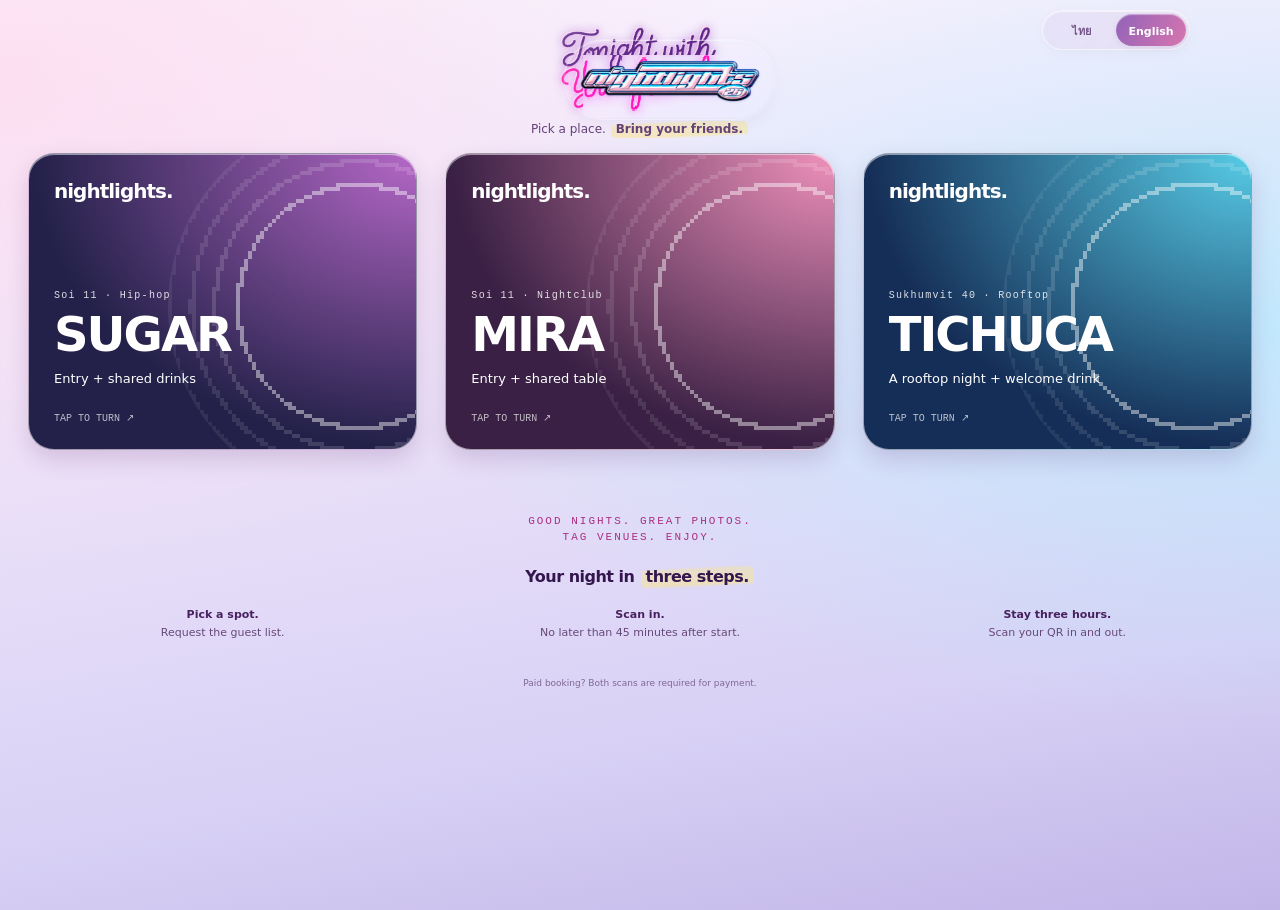
==== commit 6f5ef506: "Add optional bilingual glass newsletter dialog after demo booking" ====
--- a/index.html
+++ b/index.html
@@ -1,6 +1,6 @@
 <!doctype html><html lang="en"><meta charset="utf-8"><meta name="viewport" content="width=device-width,initial-scale=1"><meta name="theme-color" content="#eee1ff"><title>nightlights · Your night starts here</title><style>
 *{box-sizing:border-box}body{margin:0;background:radial-gradient(ellipse at 0 8%,#ffd2e999,transparent 42%),radial-gradient(ellipse at 100% 36%,#a9efff99,transparent 48%),linear-gradient(170deg,#faf6ff,#eee5fa 35%,#d8d1f5 75%,#c1b5e8);color:#33164e;font:15px system-ui,sans-serif;min-height:100vh}button,a{-webkit-tap-highlight-color:transparent}button{font:inherit;cursor:pointer;min-height:44px}button:focus-visible,a:focus-visible{outline:3px solid #15699d;outline-offset:4px}header{text-align:center;padding:30px 20px 10px}.brand{font-size:29px;font-weight:850;letter-spacing:-1.5px}.brand span{color:#e73898}main{max-width:1100px;margin:auto;padding:18px 0 35px;text-align:center}.hero{position:relative;padding:12px 24px 24px}.eyebrow{text-transform:uppercase;letter-spacing:3px;font:700 10px ui-monospace,monospace;color:#915791}.hero h1{font-size:clamp(40px,7vw,68px);letter-spacing:-2.5px;line-height:1.04;margin:15px 0;font-weight:800}.hero h1 span{color:#c02488;text-shadow:none}.hero p{font-size:14px;line-height:1.65;margin:0;color:#654276}.spark{position:absolute;font-size:34px;color:#ff52b4;top:22px;left:8%;text-shadow:0 0 15px #ff5db9}.spark.blue{left:auto;right:8%;top:112px;color:#258ab2;transform:rotate(15deg)}.demo-tag{display:inline-block;margin:19px 0 0;border:1px solid #9d6eb544;border-radius:30px;padding:5px 10px;font:10px ui-monospace,monospace;color:#78538b}.tabs{display:flex;justify-content:center;gap:8px;padding:0 16px 12px}.tabs button{background:#ffffff55;border:1px solid #9c62ba40;color:#623377;border-radius:30px;padding:8px 18px;font-size:12px}.tabs button[aria-pressed=true]{background:#482168;color:white;border-color:#482168}.rail{display:flex;gap:20px;overflow-x:auto;scroll-snap-type:x mandatory;padding:12px max(22px,calc((100% - 340px)/2)) 28px;scrollbar-width:none}.rail::-webkit-scrollbar{display:none}.venue{flex:0 0 340px;max-width:calc(100vw - 44px);scroll-snap-align:center}.scene{height:410px;perspective:1200px;position:relative}.inner{position:absolute;inset:0;transform-style:preserve-3d;transition:transform .65s cubic-bezier(.2,.7,.2,1)}.flipped .inner{transform:rotateY(180deg)}.face{position:absolute;inset:0;border-radius:26px;overflow:hidden;backface-visibility:hidden;border:1px solid #ffffff88;box-shadow:0 12px 30px #5b266838}.front{width:100%;padding:25px;background:radial-gradient(ellipse at 100% 0%,var(--accent),transparent 70%),var(--base);color:#fff;text-align:left;display:flex;flex-direction:column;align-items:start;font:inherit;cursor:pointer}.card-brand{font-size:20px;font-weight:750;letter-spacing:-1px;z-index:1}.rings{position:absolute;right:-66px;top:30px;width:245px;height:245px;border:1px solid #ffffff70;border-radius:50%;box-shadow:0 0 0 23px #ffffff16,0 0 0 46px #ffffff12,0 0 0 69px #ffffff0b}.card-star{position:absolute;right:30px;top:105px;color:#fbe6ff;font-size:70px;font-weight:200}.front-bottom{margin-top:auto;z-index:1}.area{font:10px ui-monospace,monospace;letter-spacing:1.3px;opacity:.85}.front h2{font-size:48px;letter-spacing:-2px;margin:9px 0 13px;line-height:1}.perk{font-size:13px;margin:0}.turn-hint{font:10px ui-monospace,monospace;opacity:.7;margin-top:26px}.back{transform:rotateY(180deg);background:linear-gradient(145deg,var(--base),#21102f);color:white;padding:24px;display:flex;flex-direction:column;align-items:center;justify-content:center;cursor:pointer}.back h2{font-size:29px;letter-spacing:-1px;margin:9px 0}.back .sub{font-size:12px;color:#dac4e9;margin:0 0 14px}.detail{font-size:13px;line-height:1.6;margin:8px 0}.detail small{display:block;text-transform:uppercase;font-size:9px;letter-spacing:1.4px;color:#c6a9d8}.maps{color:#98e5ff;text-underline-offset:4px;font-size:12px;padding:10px;display:inline-block}.turn-back{border:0;background:none;color:#d5bde5;font-size:11px;padding:8px;opacity:.85}.availability{padding:20px 8px 0}.meter{display:flex;justify-content:center;gap:12px;height:59px}.meter span{width:35px;height:54px;background:#cebddb;mask:url('assets/Sailor%20Moon.png') center/contain no-repeat;-webkit-mask:url('assets/Sailor%20Moon.png') center/contain no-repeat}.meter .lit{background:#d42187;filter:none}.availability p{font-size:12px;font-weight:650;margin:9px 0 14px}.request{width:100%;border:1px solid #f5b6ff;border-radius:30px;padding:14px 20px;color:white;background:linear-gradient(100deg,#7461b7,#cb579b);box-shadow:0 5px 16px #ae41972b;font-weight:650}.steps{padding:0 25px 12px;max-width:440px;margin:auto}.steps h2{font-size:22px;letter-spacing:-.5px;margin:22px 0 14px}.steps p{font-size:13px;color:#674979;line-height:1.7;margin:7px 0}.steps strong{color:#48205f}.ribbon{font:11px ui-monospace,monospace;letter-spacing:2px;color:#a92f82;margin:12px 0 18px}.footer{font-size:10px;line-height:1.6;color:#70577c;max-width:410px;margin:20px auto 0;padding:0 25px}dialog{border:1px solid #e7b8ff;border-radius:26px;padding:28px;width:min(90vw,350px);background:#fcf4ff;color:#361449;text-align:center;box-shadow:0 20px 80px #27123866}dialog::backdrop{background:#200b3dcc;backdrop-filter:blur(5px)}dialog h2{font-size:27px;letter-spacing:-1px;margin:8px 0 16px}dialog p{font-size:13px;line-height:1.65}dialog .close{background:none;border:0;color:#714581;margin-top:12px}.pass-code{width:125px;height:125px;image-rendering:pixelated;background:white;padding:12px}.deadline{font:700 27px ui-monospace,monospace;color:#b22283}.status{color:#92578d;font:10px ui-monospace,monospace;text-transform:uppercase;letter-spacing:2px}.sr-only{position:absolute;width:1px;height:1px;overflow:hidden;clip-path:inset(50%)}@media(max-width:380px){.scene{height:390px}.hero h1{font-size:39px}.spark{left:4%;font-size:25px}.spark.blue{right:4%}.front h2{font-size:42px}.meter{gap:9px}}@media(prefers-reduced-motion:reduce){.inner{transition:none}*{scroll-behavior:auto!important}}
-.swipe-hint{font:11px ui-monospace,monospace;color:#855393;margin:3px 0 8px}.meter{height:100px;gap:4px;align-items:center}.meter span{width:56px;height:92px;flex:none;background:#a96783;filter:none}.meter .lit{background:#ff1744;filter:none}.availability{padding:14px 0 0}.paid-note{font-size:11px!important}.card-star{display:grid;place-items:center;width:78px;height:78px;font-size:58px;border-radius:24px;color:#fff5fc;border:2px solid #ffffffa0;background:linear-gradient(145deg,#ffffff38,#ffffff08);box-shadow:2px 4px 0 #1c082b50,inset 0 1px 0 #fff8;transform:rotate(12deg);text-shadow:none}.spark,.spark.blue{text-shadow:none}.front{box-shadow:0 10px 22px #5b26682b,inset 0 1px 0 #ffffff80}.rail{cursor:grab;touch-action:pan-x pan-y}.rail:active{cursor:grabbing}@media(max-width:380px){.meter{gap:3px}.meter span{width:50px;height:88px}}.meter span{--figure-ink:#a96783;background:none!important;mask:none!important;-webkit-mask:none!important}.meter span.lit{--figure-ink:#ff1744}.meter span::before{content:"";display:block;width:100%;height:100%;background:var(--figure-ink);mask:url('assets/Sailor%20Moon.png') center/contain no-repeat;-webkit-mask:url('assets/Sailor%20Moon.png') center/contain no-repeat}.hero h1{color:#33164e;text-shadow:none}.hero h1 span{color:#c02488;text-shadow:none}.meter{height:auto;min-height:194px;gap:12px 0;flex-wrap:wrap}.meter span{width:112px;height:184px}.availability{padding-top:20px}@media(max-width:380px){.meter{gap:12px 0}.meter span{width:100px;height:176px}}.hero h1.neon-headline{position:relative;isolation:isolate;width:min(100%,680px);margin:10px auto 20px;line-height:0}.neon-headline::before{content:"";position:absolute;inset:0;z-index:-1;background:url("assets/tonight-english-heavy-clean-v1.png") center/100% 100% no-repeat;filter:brightness(1.35) saturate(1.15) blur(5px);opacity:.28;pointer-events:none}.neon-headline::after{content:"";position:absolute;inset:0;z-index:1;background:linear-gradient(125deg,#fff4ff75 0%,#fff4ff30 22%,transparent 48%);-webkit-mask:url("assets/tonight-english-heavy-clean-v1.png") center/100% 100% no-repeat;mask:url("assets/tonight-english-heavy-clean-v1.png") center/100% 100% no-repeat;mix-blend-mode:screen;opacity:.42;pointer-events:none}.neon-headline img{display:block;width:100%;height:auto;filter:brightness(1.25) saturate(1.2) drop-shadow(-.35px -.45px .2px #fff1ff55) drop-shadow(.5px 1px .7px #31113e40)}.meter span::before{transition:background-color 650ms ease-in-out}.scene{transition:transform 220ms ease,filter 220ms ease}@media(hover:hover) and (pointer:fine){.scene:hover{transform:translateY(-5px);filter:drop-shadow(0 9px 9px #35174e26)}}@media(prefers-reduced-motion:reduce){.meter span::before,.scene{transition:none}.scene:hover{transform:none}}.glass-logo{position:relative;isolation:isolate;display:grid;place-items:center;width:164px;height:62px;margin:0 auto;border:1px solid #ffffffa6;border-radius:999px;background:linear-gradient(145deg,#ffffff6b,#ffffff15 52%,#d6efff26);backdrop-filter:blur(14px) saturate(1.12);-webkit-backdrop-filter:blur(14px) saturate(1.12);box-shadow:0 5px 14px #41265412,inset 0 1px 1px #ffffffe6,inset 0 -1px 2px #6c80b51a;overflow:hidden}.glass-logo img{display:block;width:142px;height:auto;position:relative;z-index:1;filter:drop-shadow(0 1px 1px #37224520)}.glass-logo::before{content:"";position:absolute;inset:1px;border-radius:inherit;padding:1px;background:conic-gradient(from 30deg,#ffffff10,#a3eaff65,#baadff50,#f8bddd55,#fff1b54d,#bdf1e340,#ffffff10);-webkit-mask:linear-gradient(#fff 0 0) content-box,linear-gradient(#fff 0 0);-webkit-mask-composite:xor;mask-composite:exclude;pointer-events:none}.glass-logo::after{content:"";position:absolute;inset:0;z-index:2;border-radius:inherit;background:radial-gradient(ellipse at 28% 0%,#ffffffa6,transparent 40%),linear-gradient(120deg,transparent 27%,#ffffff26 35%,transparent 45%);pointer-events:none}@supports not ((backdrop-filter:blur(1px)) or (-webkit-backdrop-filter:blur(1px))){.glass-logo{background:linear-gradient(145deg,#ffffffe0,#f3eafa99)}}header{position:relative;z-index:5;will-change:transform}</style><link rel="stylesheet" href="guest-list.css?v=32"><header><a class="glass-logo" href="index.html?v=nightlights-home-v10" aria-label="Night Lights — home"><img src="assets/nightlights-26-chrome-transparent-v1.png" width="2172" height="724" alt="Night Lights"></a></header><main><section class="hero"><h1 class="neon-headline"><img src="assets/tonight-english-heavy-clean-v1.png" width="1118" height="582" alt="Tonight with Your friends"></h1><p>Pick a place. <mark class="friends-highlight">Bring your friends.</mark></p></section><section class="rail" id="rail" aria-label="Venue invitations"></section><section class="steps"><div class="ribbon">GOOD NIGHTS. GREAT PHOTOS.<br>TAG VENUES. ENJOY.</div><h2><span>Your night in</span> <mark class="friends-highlight steps-highlight">three steps.</mark></h2><div class="steps-grid"><p><strong>Pick a spot.</strong> Request the guest list.</p><p><strong>Scan in.</strong> No later than 45 minutes after start.</p><p><strong>Stay three hours.</strong> Scan your QR in and out.</p></div><p class="paid-note">Paid booking? Both scans are required for payment.</p></section></main><dialog id="booking"><div id="booking-content"></div><button class="close" id="close">Back to tonight</button></dialog>
+.swipe-hint{font:11px ui-monospace,monospace;color:#855393;margin:3px 0 8px}.meter{height:100px;gap:4px;align-items:center}.meter span{width:56px;height:92px;flex:none;background:#a96783;filter:none}.meter .lit{background:#ff1744;filter:none}.availability{padding:14px 0 0}.paid-note{font-size:11px!important}.card-star{display:grid;place-items:center;width:78px;height:78px;font-size:58px;border-radius:24px;color:#fff5fc;border:2px solid #ffffffa0;background:linear-gradient(145deg,#ffffff38,#ffffff08);box-shadow:2px 4px 0 #1c082b50,inset 0 1px 0 #fff8;transform:rotate(12deg);text-shadow:none}.spark,.spark.blue{text-shadow:none}.front{box-shadow:0 10px 22px #5b26682b,inset 0 1px 0 #ffffff80}.rail{cursor:grab;touch-action:pan-x pan-y}.rail:active{cursor:grabbing}@media(max-width:380px){.meter{gap:3px}.meter span{width:50px;height:88px}}.meter span{--figure-ink:#a96783;background:none!important;mask:none!important;-webkit-mask:none!important}.meter span.lit{--figure-ink:#ff1744}.meter span::before{content:"";display:block;width:100%;height:100%;background:var(--figure-ink);mask:url('assets/Sailor%20Moon.png') center/contain no-repeat;-webkit-mask:url('assets/Sailor%20Moon.png') center/contain no-repeat}.hero h1{color:#33164e;text-shadow:none}.hero h1 span{color:#c02488;text-shadow:none}.meter{height:auto;min-height:194px;gap:12px 0;flex-wrap:wrap}.meter span{width:112px;height:184px}.availability{padding-top:20px}@media(max-width:380px){.meter{gap:12px 0}.meter span{width:100px;height:176px}}.hero h1.neon-headline{position:relative;isolation:isolate;width:min(100%,680px);margin:10px auto 20px;line-height:0}.neon-headline::before{content:"";position:absolute;inset:0;z-index:-1;background:url("assets/tonight-english-heavy-clean-v1.png") center/100% 100% no-repeat;filter:brightness(1.35) saturate(1.15) blur(5px);opacity:.28;pointer-events:none}.neon-headline::after{content:"";position:absolute;inset:0;z-index:1;background:linear-gradient(125deg,#fff4ff75 0%,#fff4ff30 22%,transparent 48%);-webkit-mask:url("assets/tonight-english-heavy-clean-v1.png") center/100% 100% no-repeat;mask:url("assets/tonight-english-heavy-clean-v1.png") center/100% 100% no-repeat;mix-blend-mode:screen;opacity:.42;pointer-events:none}.neon-headline img{display:block;width:100%;height:auto;filter:brightness(1.25) saturate(1.2) drop-shadow(-.35px -.45px .2px #fff1ff55) drop-shadow(.5px 1px .7px #31113e40)}.meter span::before{transition:background-color 650ms ease-in-out}.scene{transition:transform 220ms ease,filter 220ms ease}@media(hover:hover) and (pointer:fine){.scene:hover{transform:translateY(-5px);filter:drop-shadow(0 9px 9px #35174e26)}}@media(prefers-reduced-motion:reduce){.meter span::before,.scene{transition:none}.scene:hover{transform:none}}.glass-logo{position:relative;isolation:isolate;display:grid;place-items:center;width:164px;height:62px;margin:0 auto;border:1px solid #ffffffa6;border-radius:999px;background:linear-gradient(145deg,#ffffff6b,#ffffff15 52%,#d6efff26);backdrop-filter:blur(14px) saturate(1.12);-webkit-backdrop-filter:blur(14px) saturate(1.12);box-shadow:0 5px 14px #41265412,inset 0 1px 1px #ffffffe6,inset 0 -1px 2px #6c80b51a;overflow:hidden}.glass-logo img{display:block;width:142px;height:auto;position:relative;z-index:1;filter:drop-shadow(0 1px 1px #37224520)}.glass-logo::before{content:"";position:absolute;inset:1px;border-radius:inherit;padding:1px;background:conic-gradient(from 30deg,#ffffff10,#a3eaff65,#baadff50,#f8bddd55,#fff1b54d,#bdf1e340,#ffffff10);-webkit-mask:linear-gradient(#fff 0 0) content-box,linear-gradient(#fff 0 0);-webkit-mask-composite:xor;mask-composite:exclude;pointer-events:none}.glass-logo::after{content:"";position:absolute;inset:0;z-index:2;border-radius:inherit;background:radial-gradient(ellipse at 28% 0%,#ffffffa6,transparent 40%),linear-gradient(120deg,transparent 27%,#ffffff26 35%,transparent 45%);pointer-events:none}@supports not ((backdrop-filter:blur(1px)) or (-webkit-backdrop-filter:blur(1px))){.glass-logo{background:linear-gradient(145deg,#ffffffe0,#f3eafa99)}}header{position:relative;z-index:5;will-change:transform}</style><link rel="stylesheet" href="guest-list.css?v=33"><header><a class="glass-logo" href="index.html?v=nightlights-home-v10" aria-label="Night Lights — home"><img src="assets/nightlights-26-chrome-transparent-v1.png" width="2172" height="724" alt="Night Lights"></a></header><main><section class="hero"><h1 class="neon-headline"><img src="assets/tonight-english-heavy-clean-v1.png" width="1118" height="582" alt="Tonight with Your friends"></h1><p>Pick a place. <mark class="friends-highlight">Bring your friends.</mark></p></section><section class="rail" id="rail" aria-label="Venue invitations"></section><section class="steps"><div class="ribbon">GOOD NIGHTS. GREAT PHOTOS.<br>TAG VENUES. ENJOY.</div><h2><span>Your night in</span> <mark class="friends-highlight steps-highlight">three steps.</mark></h2><div class="steps-grid"><p><strong>Pick a spot.</strong> Request the guest list.</p><p><strong>Scan in.</strong> No later than 45 minutes after start.</p><p><strong>Stay three hours.</strong> Scan your QR in and out.</p></div><p class="paid-note">Paid booking? Both scans are required for payment.</p></section></main><dialog id="booking"><div id="booking-content"></div><button class="close" id="close">Back to tonight</button></dialog>
 <script>
 const venues=[{id:'sugar',name:'Sugar',area:'Soi 11 · Hip-hop',base:'#232149',accent:'#b568c7',perk:'Entry + shared drinks',time:'22:00',spots:2,status:'Filling up',maps:'Sugar Club Bangkok Sukhumvit Soi 11'},{id:'mira',name:'MIRA',area:'Soi 11 · Nightclub',base:'#392044',accent:'#ef91bb',perk:'Entry + shared table',time:'22:30',spots:0,status:'Full · waitlist open',maps:'MIRA Club Bangkok Sukhumvit Soi 11'},{id:'tichuca',name:'Tichuca',area:'Sukhumvit 40 · Rooftop',base:'#152e57',accent:'#57cce6',perk:'A rooftop night + welcome drink',time:'23:00',spots:4,status:'Guest list open',maps:'Tichuca Rooftop Bar Bangkok'}];
 function deadlineLabel(time){const [h,m]=time.split(':').map(Number),total=h*60+m+45;return String(Math.floor(total/60)%24).padStart(2,'0')+':'+String(total%60).padStart(2,'0')}
@@ -54,4 +54,4 @@
 function startFigureColours(){stopFigureColours();if(document.hidden||figureMotion.matches)return;document.querySelectorAll('.meter span,.back-figures span,.form-figures span').forEach(scheduleFigureColour)}
 document.addEventListener('visibilitychange',startFigureColours);figureMotion.addEventListener('change',startFigureColours);startFigureColours();
 
-</script><script src="date-picker.js?v=3"></script><script src="guest-list.js?v=29"></script><script src="floating-logo.js?v=3"></script><script src="language.js?v=2"></script></html>
+</script><script src="date-picker.js?v=3"></script><script src="guest-list.js?v=30"></script><script src="floating-logo.js?v=3"></script><script src="newsletter.js?v=1"></script><script src="language.js?v=3"></script></html>
--- a/guest-list.css
+++ b/guest-list.css
@@ -369,3 +369,18 @@
  .language-switch{margin:12px auto 18px}
  .hero h1.neon-headline{margin-bottom:20px}
 }
+
+.newsletter-modal{position:fixed;width:min(90vw,390px);max-height:calc(100dvh - 40px);overflow:auto;padding:34px 28px 24px;border:1px solid #ffffff85;border-radius:30px;background:linear-gradient(135deg,#fff9,#f3d9f32e 52%,#d7d2f447);color:#654276;box-shadow:0 20px 70px #45265125,inset 0 1px 1px #ffffffc0;backdrop-filter:blur(18px) saturate(1.15);-webkit-backdrop-filter:blur(18px) saturate(1.15)}
+.newsletter-modal::backdrop{background:#b8a2c82b;backdrop-filter:blur(9px);-webkit-backdrop-filter:blur(9px)}
+.newsletter-modal .newsletter-close{position:absolute;right:8px;top:6px;width:44px;padding:0;border:0;background:none;color:#80678c;font-size:23px;font-weight:300}
+.newsletter-modal h2{font-size:25px;line-height:1.25;letter-spacing:-.5px;color:#63337b;margin:12px 0}
+.newsletter-modal p{font-size:13px;line-height:1.65;margin:10px 0 20px}
+.newsletter-modal .newsletter-kicker{font-size:10px;letter-spacing:1px;color:#ba599b;margin:4px 0 12px}
+.newsletter-form{display:grid;gap:12px;text-align:left;margin-top:22px}
+.newsletter-form label{font-size:11px;color:#826b8f}
+.newsletter-form input{width:100%;min-height:46px;border:1px solid #ffffff90;border-radius:16px;padding:12px 14px;font:inherit;font-size:14px;color:#654276;background:#ffffff27;box-shadow:inset 0 1px 3px #68428208;outline-offset:3px}
+.newsletter-form input::placeholder{color:#88768b80}
+.newsletter-submit,.newsletter-done{border:1px solid #ffffff50;border-radius:999px;background:linear-gradient(110deg,#9568b7,#d97aaf);color:white;padding:10px 20px;font-size:12px;font-weight:600;box-shadow:inset 0 1px #ffffff60}
+.newsletter-skip{border:0;background:none;color:#8b7597;font-size:11px;margin-top:8px;padding:8px 18px}
+.newsletter-open{overflow:hidden}.newsletter-open .floating-logo{opacity:0}
+.newsletter-modal [hidden]{display:none!important}
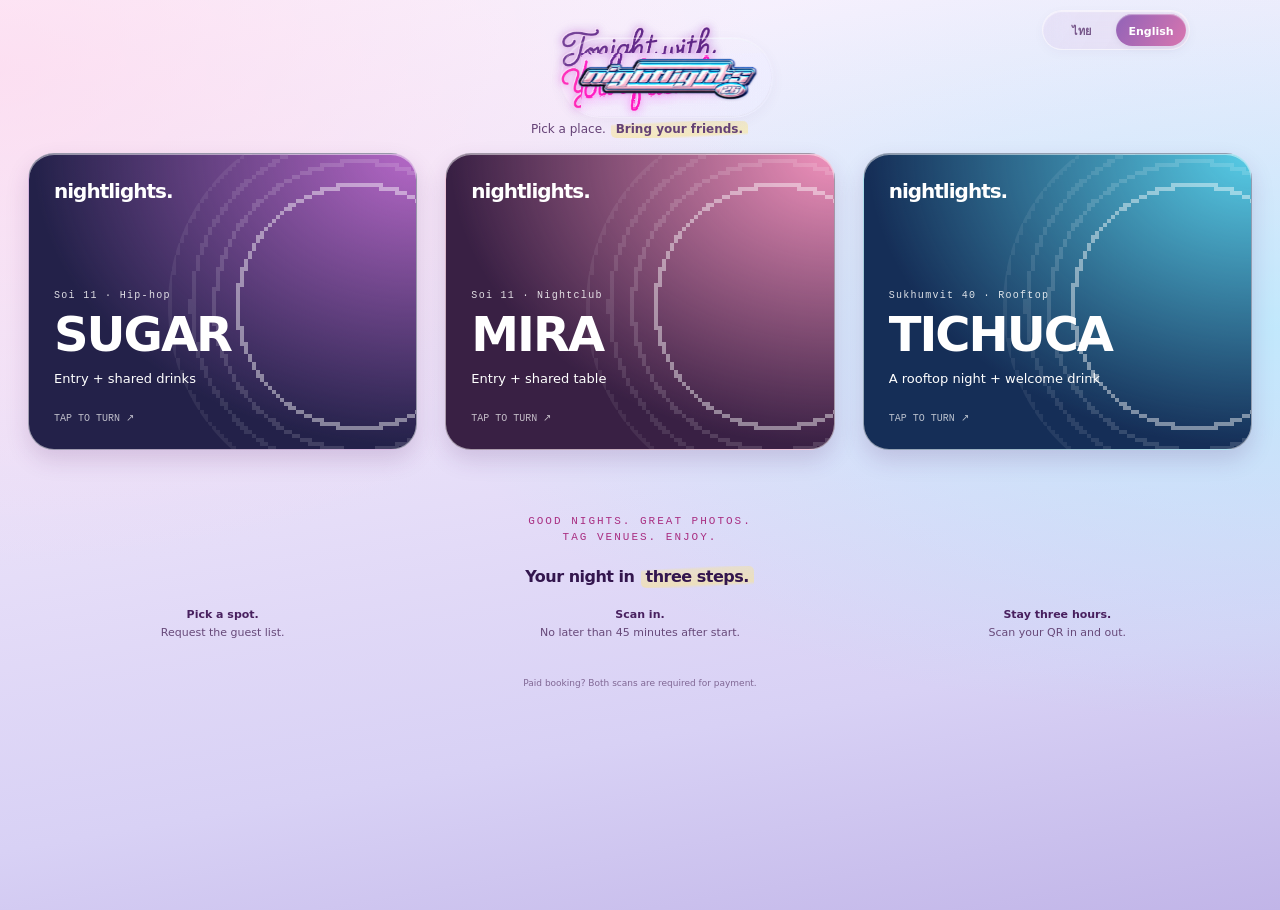
==== commit 2c4de7a1: "Checkpoint 2026-09-21: approved layout without booking portrait" ====
--- a/index.html
+++ b/index.html
@@ -1,6 +1,6 @@
 <!doctype html><html lang="en"><meta charset="utf-8"><meta name="viewport" content="width=device-width,initial-scale=1"><meta name="theme-color" content="#eee1ff"><title>nightlights · Your night starts here</title><style>
 *{box-sizing:border-box}body{margin:0;background:radial-gradient(ellipse at 0 8%,#ffd2e999,transparent 42%),radial-gradient(ellipse at 100% 36%,#a9efff99,transparent 48%),linear-gradient(170deg,#faf6ff,#eee5fa 35%,#d8d1f5 75%,#c1b5e8);color:#33164e;font:15px system-ui,sans-serif;min-height:100vh}button,a{-webkit-tap-highlight-color:transparent}button{font:inherit;cursor:pointer;min-height:44px}button:focus-visible,a:focus-visible{outline:3px solid #15699d;outline-offset:4px}header{text-align:center;padding:30px 20px 10px}.brand{font-size:29px;font-weight:850;letter-spacing:-1.5px}.brand span{color:#e73898}main{max-width:1100px;margin:auto;padding:18px 0 35px;text-align:center}.hero{position:relative;padding:12px 24px 24px}.eyebrow{text-transform:uppercase;letter-spacing:3px;font:700 10px ui-monospace,monospace;color:#915791}.hero h1{font-size:clamp(40px,7vw,68px);letter-spacing:-2.5px;line-height:1.04;margin:15px 0;font-weight:800}.hero h1 span{color:#c02488;text-shadow:none}.hero p{font-size:14px;line-height:1.65;margin:0;color:#654276}.spark{position:absolute;font-size:34px;color:#ff52b4;top:22px;left:8%;text-shadow:0 0 15px #ff5db9}.spark.blue{left:auto;right:8%;top:112px;color:#258ab2;transform:rotate(15deg)}.demo-tag{display:inline-block;margin:19px 0 0;border:1px solid #9d6eb544;border-radius:30px;padding:5px 10px;font:10px ui-monospace,monospace;color:#78538b}.tabs{display:flex;justify-content:center;gap:8px;padding:0 16px 12px}.tabs button{background:#ffffff55;border:1px solid #9c62ba40;color:#623377;border-radius:30px;padding:8px 18px;font-size:12px}.tabs button[aria-pressed=true]{background:#482168;color:white;border-color:#482168}.rail{display:flex;gap:20px;overflow-x:auto;scroll-snap-type:x mandatory;padding:12px max(22px,calc((100% - 340px)/2)) 28px;scrollbar-width:none}.rail::-webkit-scrollbar{display:none}.venue{flex:0 0 340px;max-width:calc(100vw - 44px);scroll-snap-align:center}.scene{height:410px;perspective:1200px;position:relative}.inner{position:absolute;inset:0;transform-style:preserve-3d;transition:transform .65s cubic-bezier(.2,.7,.2,1)}.flipped .inner{transform:rotateY(180deg)}.face{position:absolute;inset:0;border-radius:26px;overflow:hidden;backface-visibility:hidden;border:1px solid #ffffff88;box-shadow:0 12px 30px #5b266838}.front{width:100%;padding:25px;background:radial-gradient(ellipse at 100% 0%,var(--accent),transparent 70%),var(--base);color:#fff;text-align:left;display:flex;flex-direction:column;align-items:start;font:inherit;cursor:pointer}.card-brand{font-size:20px;font-weight:750;letter-spacing:-1px;z-index:1}.rings{position:absolute;right:-66px;top:30px;width:245px;height:245px;border:1px solid #ffffff70;border-radius:50%;box-shadow:0 0 0 23px #ffffff16,0 0 0 46px #ffffff12,0 0 0 69px #ffffff0b}.card-star{position:absolute;right:30px;top:105px;color:#fbe6ff;font-size:70px;font-weight:200}.front-bottom{margin-top:auto;z-index:1}.area{font:10px ui-monospace,monospace;letter-spacing:1.3px;opacity:.85}.front h2{font-size:48px;letter-spacing:-2px;margin:9px 0 13px;line-height:1}.perk{font-size:13px;margin:0}.turn-hint{font:10px ui-monospace,monospace;opacity:.7;margin-top:26px}.back{transform:rotateY(180deg);background:linear-gradient(145deg,var(--base),#21102f);color:white;padding:24px;display:flex;flex-direction:column;align-items:center;justify-content:center;cursor:pointer}.back h2{font-size:29px;letter-spacing:-1px;margin:9px 0}.back .sub{font-size:12px;color:#dac4e9;margin:0 0 14px}.detail{font-size:13px;line-height:1.6;margin:8px 0}.detail small{display:block;text-transform:uppercase;font-size:9px;letter-spacing:1.4px;color:#c6a9d8}.maps{color:#98e5ff;text-underline-offset:4px;font-size:12px;padding:10px;display:inline-block}.turn-back{border:0;background:none;color:#d5bde5;font-size:11px;padding:8px;opacity:.85}.availability{padding:20px 8px 0}.meter{display:flex;justify-content:center;gap:12px;height:59px}.meter span{width:35px;height:54px;background:#cebddb;mask:url('assets/Sailor%20Moon.png') center/contain no-repeat;-webkit-mask:url('assets/Sailor%20Moon.png') center/contain no-repeat}.meter .lit{background:#d42187;filter:none}.availability p{font-size:12px;font-weight:650;margin:9px 0 14px}.request{width:100%;border:1px solid #f5b6ff;border-radius:30px;padding:14px 20px;color:white;background:linear-gradient(100deg,#7461b7,#cb579b);box-shadow:0 5px 16px #ae41972b;font-weight:650}.steps{padding:0 25px 12px;max-width:440px;margin:auto}.steps h2{font-size:22px;letter-spacing:-.5px;margin:22px 0 14px}.steps p{font-size:13px;color:#674979;line-height:1.7;margin:7px 0}.steps strong{color:#48205f}.ribbon{font:11px ui-monospace,monospace;letter-spacing:2px;color:#a92f82;margin:12px 0 18px}.footer{font-size:10px;line-height:1.6;color:#70577c;max-width:410px;margin:20px auto 0;padding:0 25px}dialog{border:1px solid #e7b8ff;border-radius:26px;padding:28px;width:min(90vw,350px);background:#fcf4ff;color:#361449;text-align:center;box-shadow:0 20px 80px #27123866}dialog::backdrop{background:#200b3dcc;backdrop-filter:blur(5px)}dialog h2{font-size:27px;letter-spacing:-1px;margin:8px 0 16px}dialog p{font-size:13px;line-height:1.65}dialog .close{background:none;border:0;color:#714581;margin-top:12px}.pass-code{width:125px;height:125px;image-rendering:pixelated;background:white;padding:12px}.deadline{font:700 27px ui-monospace,monospace;color:#b22283}.status{color:#92578d;font:10px ui-monospace,monospace;text-transform:uppercase;letter-spacing:2px}.sr-only{position:absolute;width:1px;height:1px;overflow:hidden;clip-path:inset(50%)}@media(max-width:380px){.scene{height:390px}.hero h1{font-size:39px}.spark{left:4%;font-size:25px}.spark.blue{right:4%}.front h2{font-size:42px}.meter{gap:9px}}@media(prefers-reduced-motion:reduce){.inner{transition:none}*{scroll-behavior:auto!important}}
-.swipe-hint{font:11px ui-monospace,monospace;color:#855393;margin:3px 0 8px}.meter{height:100px;gap:4px;align-items:center}.meter span{width:56px;height:92px;flex:none;background:#a96783;filter:none}.meter .lit{background:#ff1744;filter:none}.availability{padding:14px 0 0}.paid-note{font-size:11px!important}.card-star{display:grid;place-items:center;width:78px;height:78px;font-size:58px;border-radius:24px;color:#fff5fc;border:2px solid #ffffffa0;background:linear-gradient(145deg,#ffffff38,#ffffff08);box-shadow:2px 4px 0 #1c082b50,inset 0 1px 0 #fff8;transform:rotate(12deg);text-shadow:none}.spark,.spark.blue{text-shadow:none}.front{box-shadow:0 10px 22px #5b26682b,inset 0 1px 0 #ffffff80}.rail{cursor:grab;touch-action:pan-x pan-y}.rail:active{cursor:grabbing}@media(max-width:380px){.meter{gap:3px}.meter span{width:50px;height:88px}}.meter span{--figure-ink:#a96783;background:none!important;mask:none!important;-webkit-mask:none!important}.meter span.lit{--figure-ink:#ff1744}.meter span::before{content:"";display:block;width:100%;height:100%;background:var(--figure-ink);mask:url('assets/Sailor%20Moon.png') center/contain no-repeat;-webkit-mask:url('assets/Sailor%20Moon.png') center/contain no-repeat}.hero h1{color:#33164e;text-shadow:none}.hero h1 span{color:#c02488;text-shadow:none}.meter{height:auto;min-height:194px;gap:12px 0;flex-wrap:wrap}.meter span{width:112px;height:184px}.availability{padding-top:20px}@media(max-width:380px){.meter{gap:12px 0}.meter span{width:100px;height:176px}}.hero h1.neon-headline{position:relative;isolation:isolate;width:min(100%,680px);margin:10px auto 20px;line-height:0}.neon-headline::before{content:"";position:absolute;inset:0;z-index:-1;background:url("assets/tonight-english-heavy-clean-v1.png") center/100% 100% no-repeat;filter:brightness(1.35) saturate(1.15) blur(5px);opacity:.28;pointer-events:none}.neon-headline::after{content:"";position:absolute;inset:0;z-index:1;background:linear-gradient(125deg,#fff4ff75 0%,#fff4ff30 22%,transparent 48%);-webkit-mask:url("assets/tonight-english-heavy-clean-v1.png") center/100% 100% no-repeat;mask:url("assets/tonight-english-heavy-clean-v1.png") center/100% 100% no-repeat;mix-blend-mode:screen;opacity:.42;pointer-events:none}.neon-headline img{display:block;width:100%;height:auto;filter:brightness(1.25) saturate(1.2) drop-shadow(-.35px -.45px .2px #fff1ff55) drop-shadow(.5px 1px .7px #31113e40)}.meter span::before{transition:background-color 650ms ease-in-out}.scene{transition:transform 220ms ease,filter 220ms ease}@media(hover:hover) and (pointer:fine){.scene:hover{transform:translateY(-5px);filter:drop-shadow(0 9px 9px #35174e26)}}@media(prefers-reduced-motion:reduce){.meter span::before,.scene{transition:none}.scene:hover{transform:none}}.glass-logo{position:relative;isolation:isolate;display:grid;place-items:center;width:164px;height:62px;margin:0 auto;border:1px solid #ffffffa6;border-radius:999px;background:linear-gradient(145deg,#ffffff6b,#ffffff15 52%,#d6efff26);backdrop-filter:blur(14px) saturate(1.12);-webkit-backdrop-filter:blur(14px) saturate(1.12);box-shadow:0 5px 14px #41265412,inset 0 1px 1px #ffffffe6,inset 0 -1px 2px #6c80b51a;overflow:hidden}.glass-logo img{display:block;width:142px;height:auto;position:relative;z-index:1;filter:drop-shadow(0 1px 1px #37224520)}.glass-logo::before{content:"";position:absolute;inset:1px;border-radius:inherit;padding:1px;background:conic-gradient(from 30deg,#ffffff10,#a3eaff65,#baadff50,#f8bddd55,#fff1b54d,#bdf1e340,#ffffff10);-webkit-mask:linear-gradient(#fff 0 0) content-box,linear-gradient(#fff 0 0);-webkit-mask-composite:xor;mask-composite:exclude;pointer-events:none}.glass-logo::after{content:"";position:absolute;inset:0;z-index:2;border-radius:inherit;background:radial-gradient(ellipse at 28% 0%,#ffffffa6,transparent 40%),linear-gradient(120deg,transparent 27%,#ffffff26 35%,transparent 45%);pointer-events:none}@supports not ((backdrop-filter:blur(1px)) or (-webkit-backdrop-filter:blur(1px))){.glass-logo{background:linear-gradient(145deg,#ffffffe0,#f3eafa99)}}header{position:relative;z-index:5;will-change:transform}</style><link rel="stylesheet" href="guest-list.css?v=33"><header><a class="glass-logo" href="index.html?v=nightlights-home-v10" aria-label="Night Lights — home"><img src="assets/nightlights-26-chrome-transparent-v1.png" width="2172" height="724" alt="Night Lights"></a></header><main><section class="hero"><h1 class="neon-headline"><img src="assets/tonight-english-heavy-clean-v1.png" width="1118" height="582" alt="Tonight with Your friends"></h1><p>Pick a place. <mark class="friends-highlight">Bring your friends.</mark></p></section><section class="rail" id="rail" aria-label="Venue invitations"></section><section class="steps"><div class="ribbon">GOOD NIGHTS. GREAT PHOTOS.<br>TAG VENUES. ENJOY.</div><h2><span>Your night in</span> <mark class="friends-highlight steps-highlight">three steps.</mark></h2><div class="steps-grid"><p><strong>Pick a spot.</strong> Request the guest list.</p><p><strong>Scan in.</strong> No later than 45 minutes after start.</p><p><strong>Stay three hours.</strong> Scan your QR in and out.</p></div><p class="paid-note">Paid booking? Both scans are required for payment.</p></section></main><dialog id="booking"><div id="booking-content"></div><button class="close" id="close">Back to tonight</button></dialog>
+.swipe-hint{font:11px ui-monospace,monospace;color:#855393;margin:3px 0 8px}.meter{height:100px;gap:4px;align-items:center}.meter span{width:56px;height:92px;flex:none;background:#a96783;filter:none}.meter .lit{background:#ff1744;filter:none}.availability{padding:14px 0 0}.paid-note{font-size:11px!important}.card-star{display:grid;place-items:center;width:78px;height:78px;font-size:58px;border-radius:24px;color:#fff5fc;border:2px solid #ffffffa0;background:linear-gradient(145deg,#ffffff38,#ffffff08);box-shadow:2px 4px 0 #1c082b50,inset 0 1px 0 #fff8;transform:rotate(12deg);text-shadow:none}.spark,.spark.blue{text-shadow:none}.front{box-shadow:0 10px 22px #5b26682b,inset 0 1px 0 #ffffff80}.rail{cursor:grab;touch-action:pan-x pan-y}.rail:active{cursor:grabbing}@media(max-width:380px){.meter{gap:3px}.meter span{width:50px;height:88px}}.meter span{--figure-ink:#a96783;background:none!important;mask:none!important;-webkit-mask:none!important}.meter span.lit{--figure-ink:#ff1744}.meter span::before{content:"";display:block;width:100%;height:100%;background:var(--figure-ink);mask:url('assets/Sailor%20Moon.png') center/contain no-repeat;-webkit-mask:url('assets/Sailor%20Moon.png') center/contain no-repeat}.hero h1{color:#33164e;text-shadow:none}.hero h1 span{color:#c02488;text-shadow:none}.meter{height:auto;min-height:194px;gap:12px 0;flex-wrap:wrap}.meter span{width:112px;height:184px}.availability{padding-top:20px}@media(max-width:380px){.meter{gap:12px 0}.meter span{width:100px;height:176px}}.hero h1.neon-headline{position:relative;isolation:isolate;width:min(100%,680px);margin:10px auto 20px;line-height:0}.neon-headline::before{content:"";position:absolute;inset:0;z-index:-1;background:url("assets/tonight-english-heavy-clean-v1.png") center/100% 100% no-repeat;filter:brightness(1.35) saturate(1.15) blur(5px);opacity:.28;pointer-events:none}.neon-headline::after{content:"";position:absolute;inset:0;z-index:1;background:linear-gradient(125deg,#fff4ff75 0%,#fff4ff30 22%,transparent 48%);-webkit-mask:url("assets/tonight-english-heavy-clean-v1.png") center/100% 100% no-repeat;mask:url("assets/tonight-english-heavy-clean-v1.png") center/100% 100% no-repeat;mix-blend-mode:screen;opacity:.42;pointer-events:none}.neon-headline img{display:block;width:100%;height:auto;filter:brightness(1.25) saturate(1.2) drop-shadow(-.35px -.45px .2px #fff1ff55) drop-shadow(.5px 1px .7px #31113e40)}.meter span::before{transition:background-color 650ms ease-in-out}.scene{transition:transform 220ms ease,filter 220ms ease}@media(hover:hover) and (pointer:fine){.scene:hover{transform:translateY(-5px);filter:drop-shadow(0 9px 9px #35174e26)}}@media(prefers-reduced-motion:reduce){.meter span::before,.scene{transition:none}.scene:hover{transform:none}}.glass-logo{position:relative;isolation:isolate;display:grid;place-items:center;width:164px;height:62px;margin:0 auto;border:1px solid #ffffffa6;border-radius:999px;background:linear-gradient(145deg,#ffffff6b,#ffffff15 52%,#d6efff26);backdrop-filter:blur(14px) saturate(1.12);-webkit-backdrop-filter:blur(14px) saturate(1.12);box-shadow:0 5px 14px #41265412,inset 0 1px 1px #ffffffe6,inset 0 -1px 2px #6c80b51a;overflow:hidden}.glass-logo img{display:block;width:142px;height:auto;position:relative;z-index:1;filter:drop-shadow(0 1px 1px #37224520)}.glass-logo::before{content:"";position:absolute;inset:1px;border-radius:inherit;padding:1px;background:conic-gradient(from 30deg,#ffffff10,#a3eaff65,#baadff50,#f8bddd55,#fff1b54d,#bdf1e340,#ffffff10);-webkit-mask:linear-gradient(#fff 0 0) content-box,linear-gradient(#fff 0 0);-webkit-mask-composite:xor;mask-composite:exclude;pointer-events:none}.glass-logo::after{content:"";position:absolute;inset:0;z-index:2;border-radius:inherit;background:radial-gradient(ellipse at 28% 0%,#ffffffa6,transparent 40%),linear-gradient(120deg,transparent 27%,#ffffff26 35%,transparent 45%);pointer-events:none}@supports not ((backdrop-filter:blur(1px)) or (-webkit-backdrop-filter:blur(1px))){.glass-logo{background:linear-gradient(145deg,#ffffffe0,#f3eafa99)}}header{position:relative;z-index:5;will-change:transform}</style><link rel="stylesheet" href="guest-list.css?v=34"><header><a class="glass-logo" href="index.html?v=nightlights-home-v10" aria-label="Night Lights — home"><img src="assets/nightlights-26-chrome-transparent-v1.png" width="2172" height="724" alt="Night Lights"></a></header><main><section class="hero"><h1 class="neon-headline"><img src="assets/tonight-english-heavy-clean-v1.png" width="1118" height="582" alt="Tonight with Your friends"></h1><p>Pick a place. <mark class="friends-highlight">Bring your friends.</mark></p></section><section class="rail" id="rail" aria-label="Venue invitations"></section><section class="steps"><div class="ribbon">GOOD NIGHTS. GREAT PHOTOS.<br>TAG VENUES. ENJOY.</div><h2><span>Your night in</span> <mark class="friends-highlight steps-highlight">three steps.</mark></h2><div class="steps-grid"><p><strong>Pick a spot.</strong> Request the guest list.</p><p><strong>Scan in.</strong> No later than 45 minutes after start.</p><p><strong>Stay three hours.</strong> Scan your QR in and out.</p></div><p class="paid-note">Paid booking? Both scans are required for payment.</p></section></main><dialog id="booking"><div id="booking-content"></div><button class="close" id="close">Back to tonight</button></dialog>
 <script>
 const venues=[{id:'sugar',name:'Sugar',area:'Soi 11 · Hip-hop',base:'#232149',accent:'#b568c7',perk:'Entry + shared drinks',time:'22:00',spots:2,status:'Filling up',maps:'Sugar Club Bangkok Sukhumvit Soi 11'},{id:'mira',name:'MIRA',area:'Soi 11 · Nightclub',base:'#392044',accent:'#ef91bb',perk:'Entry + shared table',time:'22:30',spots:0,status:'Full · waitlist open',maps:'MIRA Club Bangkok Sukhumvit Soi 11'},{id:'tichuca',name:'Tichuca',area:'Sukhumvit 40 · Rooftop',base:'#152e57',accent:'#57cce6',perk:'A rooftop night + welcome drink',time:'23:00',spots:4,status:'Guest list open',maps:'Tichuca Rooftop Bar Bangkok'}];
 function deadlineLabel(time){const [h,m]=time.split(':').map(Number),total=h*60+m+45;return String(Math.floor(total/60)%24).padStart(2,'0')+':'+String(total%60).padStart(2,'0')}
@@ -54,4 +54,4 @@
 function startFigureColours(){stopFigureColours();if(document.hidden||figureMotion.matches)return;document.querySelectorAll('.meter span,.back-figures span,.form-figures span').forEach(scheduleFigureColour)}
 document.addEventListener('visibilitychange',startFigureColours);figureMotion.addEventListener('change',startFigureColours);startFigureColours();
 
-</script><script src="date-picker.js?v=3"></script><script src="guest-list.js?v=30"></script><script src="floating-logo.js?v=3"></script><script src="newsletter.js?v=1"></script><script src="language.js?v=3"></script></html>
+</script><script src="date-picker.js?v=3"></script><script src="guest-list.js?v=31"></script><script src="floating-logo.js?v=3"></script><script src="newsletter.js?v=1"></script><script src="language.js?v=3"></script></html>
--- a/guest-list.css
+++ b/guest-list.css
@@ -384,3 +384,8 @@
 .newsletter-skip{border:0;background:none;color:#8b7597;font-size:11px;margin-top:8px;padding:8px 18px}
 .newsletter-open{overflow:hidden}.newsletter-open .floating-logo{opacity:0}
 .newsletter-modal [hidden]{display:none!important}
+
+/* Feather the eyes against their own image bounds, not the full-width footer. */
+.steps .footer-eyes{inset:auto;left:50%;top:50%;width:min(100%,440px);height:auto;aspect-ratio:4/3;transform:translate(-50%,-50%);border-radius:50%;mask-image:radial-gradient(ellipse closest-side,#000 18%,#000b 44%,#0004 70%,transparent 100%);-webkit-mask-image:radial-gradient(ellipse closest-side,#000 18%,#000b 44%,#0004 70%,transparent 100%)}
+@media(min-width:700px){.steps .footer-eyes{width:min(100%,600px)}}
+@media(min-width:1100px){.steps .footer-eyes{width:min(100%,786px)}}
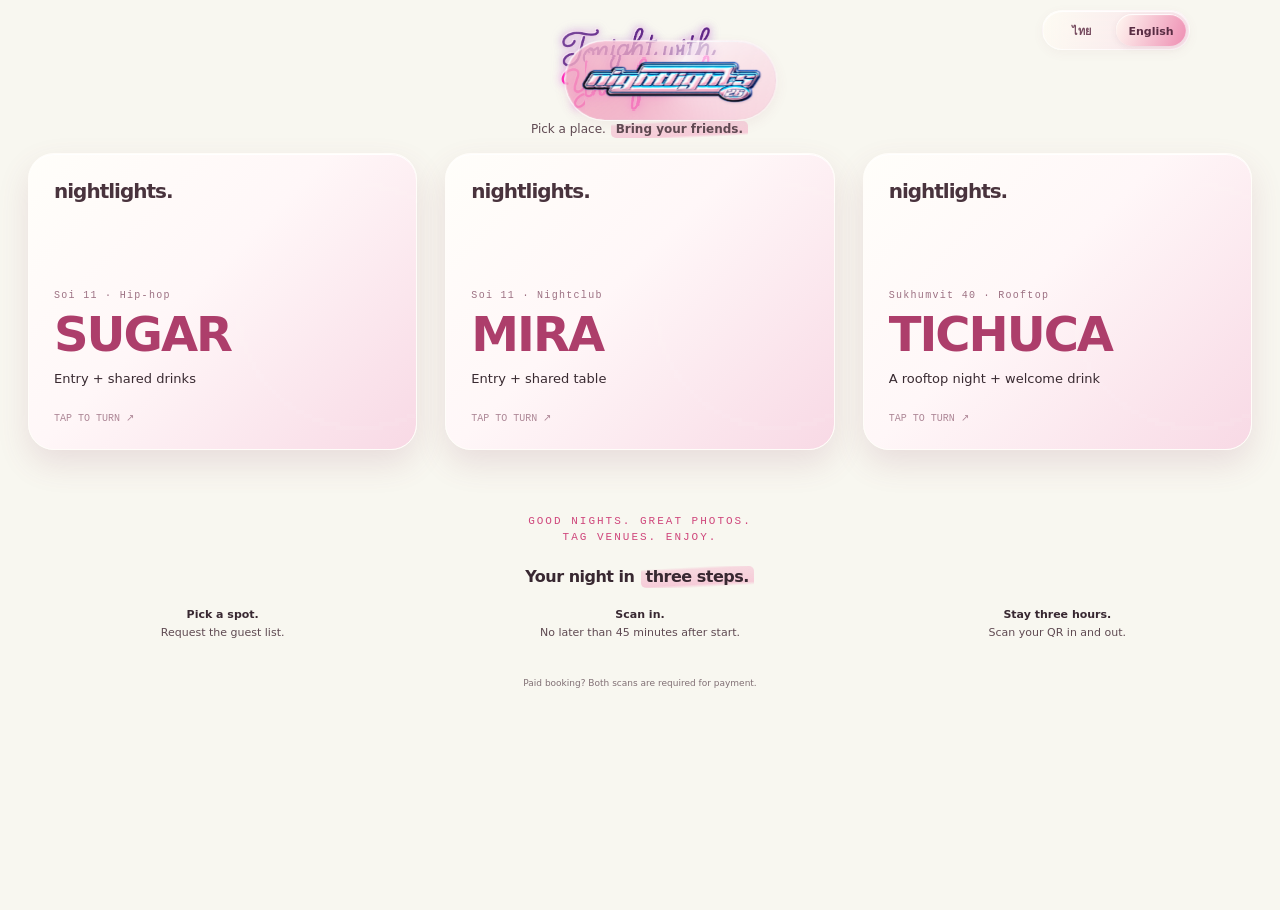
==== commit 6a59c028: "Save Margiela responsive visual checkpoint" ====
--- a/index.html
+++ b/index.html
@@ -1,6 +1,6 @@
 <!doctype html><html lang="en"><meta charset="utf-8"><meta name="viewport" content="width=device-width,initial-scale=1"><meta name="theme-color" content="#eee1ff"><title>nightlights · Your night starts here</title><style>
 *{box-sizing:border-box}body{margin:0;background:radial-gradient(ellipse at 0 8%,#ffd2e999,transparent 42%),radial-gradient(ellipse at 100% 36%,#a9efff99,transparent 48%),linear-gradient(170deg,#faf6ff,#eee5fa 35%,#d8d1f5 75%,#c1b5e8);color:#33164e;font:15px system-ui,sans-serif;min-height:100vh}button,a{-webkit-tap-highlight-color:transparent}button{font:inherit;cursor:pointer;min-height:44px}button:focus-visible,a:focus-visible{outline:3px solid #15699d;outline-offset:4px}header{text-align:center;padding:30px 20px 10px}.brand{font-size:29px;font-weight:850;letter-spacing:-1.5px}.brand span{color:#e73898}main{max-width:1100px;margin:auto;padding:18px 0 35px;text-align:center}.hero{position:relative;padding:12px 24px 24px}.eyebrow{text-transform:uppercase;letter-spacing:3px;font:700 10px ui-monospace,monospace;color:#915791}.hero h1{font-size:clamp(40px,7vw,68px);letter-spacing:-2.5px;line-height:1.04;margin:15px 0;font-weight:800}.hero h1 span{color:#c02488;text-shadow:none}.hero p{font-size:14px;line-height:1.65;margin:0;color:#654276}.spark{position:absolute;font-size:34px;color:#ff52b4;top:22px;left:8%;text-shadow:0 0 15px #ff5db9}.spark.blue{left:auto;right:8%;top:112px;color:#258ab2;transform:rotate(15deg)}.demo-tag{display:inline-block;margin:19px 0 0;border:1px solid #9d6eb544;border-radius:30px;padding:5px 10px;font:10px ui-monospace,monospace;color:#78538b}.tabs{display:flex;justify-content:center;gap:8px;padding:0 16px 12px}.tabs button{background:#ffffff55;border:1px solid #9c62ba40;color:#623377;border-radius:30px;padding:8px 18px;font-size:12px}.tabs button[aria-pressed=true]{background:#482168;color:white;border-color:#482168}.rail{display:flex;gap:20px;overflow-x:auto;scroll-snap-type:x mandatory;padding:12px max(22px,calc((100% - 340px)/2)) 28px;scrollbar-width:none}.rail::-webkit-scrollbar{display:none}.venue{flex:0 0 340px;max-width:calc(100vw - 44px);scroll-snap-align:center}.scene{height:410px;perspective:1200px;position:relative}.inner{position:absolute;inset:0;transform-style:preserve-3d;transition:transform .65s cubic-bezier(.2,.7,.2,1)}.flipped .inner{transform:rotateY(180deg)}.face{position:absolute;inset:0;border-radius:26px;overflow:hidden;backface-visibility:hidden;border:1px solid #ffffff88;box-shadow:0 12px 30px #5b266838}.front{width:100%;padding:25px;background:radial-gradient(ellipse at 100% 0%,var(--accent),transparent 70%),var(--base);color:#fff;text-align:left;display:flex;flex-direction:column;align-items:start;font:inherit;cursor:pointer}.card-brand{font-size:20px;font-weight:750;letter-spacing:-1px;z-index:1}.rings{position:absolute;right:-66px;top:30px;width:245px;height:245px;border:1px solid #ffffff70;border-radius:50%;box-shadow:0 0 0 23px #ffffff16,0 0 0 46px #ffffff12,0 0 0 69px #ffffff0b}.card-star{position:absolute;right:30px;top:105px;color:#fbe6ff;font-size:70px;font-weight:200}.front-bottom{margin-top:auto;z-index:1}.area{font:10px ui-monospace,monospace;letter-spacing:1.3px;opacity:.85}.front h2{font-size:48px;letter-spacing:-2px;margin:9px 0 13px;line-height:1}.perk{font-size:13px;margin:0}.turn-hint{font:10px ui-monospace,monospace;opacity:.7;margin-top:26px}.back{transform:rotateY(180deg);background:linear-gradient(145deg,var(--base),#21102f);color:white;padding:24px;display:flex;flex-direction:column;align-items:center;justify-content:center;cursor:pointer}.back h2{font-size:29px;letter-spacing:-1px;margin:9px 0}.back .sub{font-size:12px;color:#dac4e9;margin:0 0 14px}.detail{font-size:13px;line-height:1.6;margin:8px 0}.detail small{display:block;text-transform:uppercase;font-size:9px;letter-spacing:1.4px;color:#c6a9d8}.maps{color:#98e5ff;text-underline-offset:4px;font-size:12px;padding:10px;display:inline-block}.turn-back{border:0;background:none;color:#d5bde5;font-size:11px;padding:8px;opacity:.85}.availability{padding:20px 8px 0}.meter{display:flex;justify-content:center;gap:12px;height:59px}.meter span{width:35px;height:54px;background:#cebddb;mask:url('assets/Sailor%20Moon.png') center/contain no-repeat;-webkit-mask:url('assets/Sailor%20Moon.png') center/contain no-repeat}.meter .lit{background:#d42187;filter:none}.availability p{font-size:12px;font-weight:650;margin:9px 0 14px}.request{width:100%;border:1px solid #f5b6ff;border-radius:30px;padding:14px 20px;color:white;background:linear-gradient(100deg,#7461b7,#cb579b);box-shadow:0 5px 16px #ae41972b;font-weight:650}.steps{padding:0 25px 12px;max-width:440px;margin:auto}.steps h2{font-size:22px;letter-spacing:-.5px;margin:22px 0 14px}.steps p{font-size:13px;color:#674979;line-height:1.7;margin:7px 0}.steps strong{color:#48205f}.ribbon{font:11px ui-monospace,monospace;letter-spacing:2px;color:#a92f82;margin:12px 0 18px}.footer{font-size:10px;line-height:1.6;color:#70577c;max-width:410px;margin:20px auto 0;padding:0 25px}dialog{border:1px solid #e7b8ff;border-radius:26px;padding:28px;width:min(90vw,350px);background:#fcf4ff;color:#361449;text-align:center;box-shadow:0 20px 80px #27123866}dialog::backdrop{background:#200b3dcc;backdrop-filter:blur(5px)}dialog h2{font-size:27px;letter-spacing:-1px;margin:8px 0 16px}dialog p{font-size:13px;line-height:1.65}dialog .close{background:none;border:0;color:#714581;margin-top:12px}.pass-code{width:125px;height:125px;image-rendering:pixelated;background:white;padding:12px}.deadline{font:700 27px ui-monospace,monospace;color:#b22283}.status{color:#92578d;font:10px ui-monospace,monospace;text-transform:uppercase;letter-spacing:2px}.sr-only{position:absolute;width:1px;height:1px;overflow:hidden;clip-path:inset(50%)}@media(max-width:380px){.scene{height:390px}.hero h1{font-size:39px}.spark{left:4%;font-size:25px}.spark.blue{right:4%}.front h2{font-size:42px}.meter{gap:9px}}@media(prefers-reduced-motion:reduce){.inner{transition:none}*{scroll-behavior:auto!important}}
-.swipe-hint{font:11px ui-monospace,monospace;color:#855393;margin:3px 0 8px}.meter{height:100px;gap:4px;align-items:center}.meter span{width:56px;height:92px;flex:none;background:#a96783;filter:none}.meter .lit{background:#ff1744;filter:none}.availability{padding:14px 0 0}.paid-note{font-size:11px!important}.card-star{display:grid;place-items:center;width:78px;height:78px;font-size:58px;border-radius:24px;color:#fff5fc;border:2px solid #ffffffa0;background:linear-gradient(145deg,#ffffff38,#ffffff08);box-shadow:2px 4px 0 #1c082b50,inset 0 1px 0 #fff8;transform:rotate(12deg);text-shadow:none}.spark,.spark.blue{text-shadow:none}.front{box-shadow:0 10px 22px #5b26682b,inset 0 1px 0 #ffffff80}.rail{cursor:grab;touch-action:pan-x pan-y}.rail:active{cursor:grabbing}@media(max-width:380px){.meter{gap:3px}.meter span{width:50px;height:88px}}.meter span{--figure-ink:#a96783;background:none!important;mask:none!important;-webkit-mask:none!important}.meter span.lit{--figure-ink:#ff1744}.meter span::before{content:"";display:block;width:100%;height:100%;background:var(--figure-ink);mask:url('assets/Sailor%20Moon.png') center/contain no-repeat;-webkit-mask:url('assets/Sailor%20Moon.png') center/contain no-repeat}.hero h1{color:#33164e;text-shadow:none}.hero h1 span{color:#c02488;text-shadow:none}.meter{height:auto;min-height:194px;gap:12px 0;flex-wrap:wrap}.meter span{width:112px;height:184px}.availability{padding-top:20px}@media(max-width:380px){.meter{gap:12px 0}.meter span{width:100px;height:176px}}.hero h1.neon-headline{position:relative;isolation:isolate;width:min(100%,680px);margin:10px auto 20px;line-height:0}.neon-headline::before{content:"";position:absolute;inset:0;z-index:-1;background:url("assets/tonight-english-heavy-clean-v1.png") center/100% 100% no-repeat;filter:brightness(1.35) saturate(1.15) blur(5px);opacity:.28;pointer-events:none}.neon-headline::after{content:"";position:absolute;inset:0;z-index:1;background:linear-gradient(125deg,#fff4ff75 0%,#fff4ff30 22%,transparent 48%);-webkit-mask:url("assets/tonight-english-heavy-clean-v1.png") center/100% 100% no-repeat;mask:url("assets/tonight-english-heavy-clean-v1.png") center/100% 100% no-repeat;mix-blend-mode:screen;opacity:.42;pointer-events:none}.neon-headline img{display:block;width:100%;height:auto;filter:brightness(1.25) saturate(1.2) drop-shadow(-.35px -.45px .2px #fff1ff55) drop-shadow(.5px 1px .7px #31113e40)}.meter span::before{transition:background-color 650ms ease-in-out}.scene{transition:transform 220ms ease,filter 220ms ease}@media(hover:hover) and (pointer:fine){.scene:hover{transform:translateY(-5px);filter:drop-shadow(0 9px 9px #35174e26)}}@media(prefers-reduced-motion:reduce){.meter span::before,.scene{transition:none}.scene:hover{transform:none}}.glass-logo{position:relative;isolation:isolate;display:grid;place-items:center;width:164px;height:62px;margin:0 auto;border:1px solid #ffffffa6;border-radius:999px;background:linear-gradient(145deg,#ffffff6b,#ffffff15 52%,#d6efff26);backdrop-filter:blur(14px) saturate(1.12);-webkit-backdrop-filter:blur(14px) saturate(1.12);box-shadow:0 5px 14px #41265412,inset 0 1px 1px #ffffffe6,inset 0 -1px 2px #6c80b51a;overflow:hidden}.glass-logo img{display:block;width:142px;height:auto;position:relative;z-index:1;filter:drop-shadow(0 1px 1px #37224520)}.glass-logo::before{content:"";position:absolute;inset:1px;border-radius:inherit;padding:1px;background:conic-gradient(from 30deg,#ffffff10,#a3eaff65,#baadff50,#f8bddd55,#fff1b54d,#bdf1e340,#ffffff10);-webkit-mask:linear-gradient(#fff 0 0) content-box,linear-gradient(#fff 0 0);-webkit-mask-composite:xor;mask-composite:exclude;pointer-events:none}.glass-logo::after{content:"";position:absolute;inset:0;z-index:2;border-radius:inherit;background:radial-gradient(ellipse at 28% 0%,#ffffffa6,transparent 40%),linear-gradient(120deg,transparent 27%,#ffffff26 35%,transparent 45%);pointer-events:none}@supports not ((backdrop-filter:blur(1px)) or (-webkit-backdrop-filter:blur(1px))){.glass-logo{background:linear-gradient(145deg,#ffffffe0,#f3eafa99)}}header{position:relative;z-index:5;will-change:transform}</style><link rel="stylesheet" href="guest-list.css?v=34"><header><a class="glass-logo" href="index.html?v=nightlights-home-v10" aria-label="Night Lights — home"><img src="assets/nightlights-26-chrome-transparent-v1.png" width="2172" height="724" alt="Night Lights"></a></header><main><section class="hero"><h1 class="neon-headline"><img src="assets/tonight-english-heavy-clean-v1.png" width="1118" height="582" alt="Tonight with Your friends"></h1><p>Pick a place. <mark class="friends-highlight">Bring your friends.</mark></p></section><section class="rail" id="rail" aria-label="Venue invitations"></section><section class="steps"><div class="ribbon">GOOD NIGHTS. GREAT PHOTOS.<br>TAG VENUES. ENJOY.</div><h2><span>Your night in</span> <mark class="friends-highlight steps-highlight">three steps.</mark></h2><div class="steps-grid"><p><strong>Pick a spot.</strong> Request the guest list.</p><p><strong>Scan in.</strong> No later than 45 minutes after start.</p><p><strong>Stay three hours.</strong> Scan your QR in and out.</p></div><p class="paid-note">Paid booking? Both scans are required for payment.</p></section></main><dialog id="booking"><div id="booking-content"></div><button class="close" id="close">Back to tonight</button></dialog>
+.swipe-hint{font:11px ui-monospace,monospace;color:#855393;margin:3px 0 8px}.meter{height:100px;gap:4px;align-items:center}.meter span{width:56px;height:92px;flex:none;background:#a96783;filter:none}.meter .lit{background:#ff1744;filter:none}.availability{padding:14px 0 0}.paid-note{font-size:11px!important}.card-star{display:grid;place-items:center;width:78px;height:78px;font-size:58px;border-radius:24px;color:#fff5fc;border:2px solid #ffffffa0;background:linear-gradient(145deg,#ffffff38,#ffffff08);box-shadow:2px 4px 0 #1c082b50,inset 0 1px 0 #fff8;transform:rotate(12deg);text-shadow:none}.spark,.spark.blue{text-shadow:none}.front{box-shadow:0 10px 22px #5b26682b,inset 0 1px 0 #ffffff80}.rail{cursor:grab;touch-action:pan-x pan-y}.rail:active{cursor:grabbing}@media(max-width:380px){.meter{gap:3px}.meter span{width:50px;height:88px}}.meter span{--figure-ink:#a96783;background:none!important;mask:none!important;-webkit-mask:none!important}.meter span.lit{--figure-ink:#ff1744}.meter span::before{content:"";display:block;width:100%;height:100%;background:var(--figure-ink);mask:url('assets/Sailor%20Moon.png') center/contain no-repeat;-webkit-mask:url('assets/Sailor%20Moon.png') center/contain no-repeat}.hero h1{color:#33164e;text-shadow:none}.hero h1 span{color:#c02488;text-shadow:none}.meter{height:auto;min-height:194px;gap:12px 0;flex-wrap:wrap}.meter span{width:112px;height:184px}.availability{padding-top:20px}@media(max-width:380px){.meter{gap:12px 0}.meter span{width:100px;height:176px}}.hero h1.neon-headline{position:relative;isolation:isolate;width:min(100%,680px);margin:10px auto 20px;line-height:0}.neon-headline::before{content:"";position:absolute;inset:0;z-index:-1;background:url("assets/tonight-english-heavy-clean-v1.png") center/100% 100% no-repeat;filter:brightness(1.35) saturate(1.15) blur(5px);opacity:.28;pointer-events:none}.neon-headline::after{content:"";position:absolute;inset:0;z-index:1;background:linear-gradient(125deg,#fff4ff75 0%,#fff4ff30 22%,transparent 48%);-webkit-mask:url("assets/tonight-english-heavy-clean-v1.png") center/100% 100% no-repeat;mask:url("assets/tonight-english-heavy-clean-v1.png") center/100% 100% no-repeat;mix-blend-mode:screen;opacity:.42;pointer-events:none}.neon-headline img{display:block;width:100%;height:auto;filter:brightness(1.25) saturate(1.2) drop-shadow(-.35px -.45px .2px #fff1ff55) drop-shadow(.5px 1px .7px #31113e40)}.meter span::before{transition:background-color 650ms ease-in-out}.scene{transition:transform 220ms ease,filter 220ms ease}@media(hover:hover) and (pointer:fine){.scene:hover{transform:translateY(-5px);filter:drop-shadow(0 9px 9px #35174e26)}}@media(prefers-reduced-motion:reduce){.meter span::before,.scene{transition:none}.scene:hover{transform:none}}.glass-logo{position:relative;isolation:isolate;display:grid;place-items:center;width:164px;height:62px;margin:0 auto;border:1px solid #ffffffa6;border-radius:999px;background:linear-gradient(145deg,#ffffff6b,#ffffff15 52%,#d6efff26);backdrop-filter:blur(14px) saturate(1.12);-webkit-backdrop-filter:blur(14px) saturate(1.12);box-shadow:0 5px 14px #41265412,inset 0 1px 1px #ffffffe6,inset 0 -1px 2px #6c80b51a;overflow:hidden}.glass-logo img{display:block;width:142px;height:auto;position:relative;z-index:1;filter:drop-shadow(0 1px 1px #37224520)}.glass-logo::before{content:"";position:absolute;inset:1px;border-radius:inherit;padding:1px;background:conic-gradient(from 30deg,#ffffff10,#a3eaff65,#baadff50,#f8bddd55,#fff1b54d,#bdf1e340,#ffffff10);-webkit-mask:linear-gradient(#fff 0 0) content-box,linear-gradient(#fff 0 0);-webkit-mask-composite:xor;mask-composite:exclude;pointer-events:none}.glass-logo::after{content:"";position:absolute;inset:0;z-index:2;border-radius:inherit;background:radial-gradient(ellipse at 28% 0%,#ffffffa6,transparent 40%),linear-gradient(120deg,transparent 27%,#ffffff26 35%,transparent 45%);pointer-events:none}@supports not ((backdrop-filter:blur(1px)) or (-webkit-backdrop-filter:blur(1px))){.glass-logo{background:linear-gradient(145deg,#ffffffe0,#f3eafa99)}}header{position:relative;z-index:5;will-change:transform}</style><link rel="stylesheet" href="guest-list.css?v=37"><header><a class="glass-logo" href="index.html?v=nightlights-home-v10" aria-label="Night Lights — home"><img src="assets/nightlights-26-chrome-transparent-v1.png" width="2172" height="724" alt="Night Lights"></a></header><main><section class="hero"><h1 class="neon-headline"><img src="assets/tonight-english-heavy-clean-v1.png" width="1118" height="582" alt="Tonight with Your friends"></h1><p>Pick a place. <mark class="friends-highlight">Bring your friends.</mark></p></section><section class="rail" id="rail" aria-label="Venue invitations"></section><section class="steps"><div class="ribbon">GOOD NIGHTS. GREAT PHOTOS.<br>TAG VENUES. ENJOY.</div><h2><span>Your night in</span> <mark class="friends-highlight steps-highlight">three steps.</mark></h2><div class="steps-grid"><p><strong>Pick a spot.</strong> Request the guest list.</p><p><strong>Scan in.</strong> No later than 45 minutes after start.</p><p><strong>Stay three hours.</strong> Scan your QR in and out.</p></div><p class="paid-note">Paid booking? Both scans are required for payment.</p></section></main><dialog id="booking"><div id="booking-content"></div><button class="close" id="close">Back to tonight</button></dialog>
 <script>
 const venues=[{id:'sugar',name:'Sugar',area:'Soi 11 · Hip-hop',base:'#232149',accent:'#b568c7',perk:'Entry + shared drinks',time:'22:00',spots:2,status:'Filling up',maps:'Sugar Club Bangkok Sukhumvit Soi 11'},{id:'mira',name:'MIRA',area:'Soi 11 · Nightclub',base:'#392044',accent:'#ef91bb',perk:'Entry + shared table',time:'22:30',spots:0,status:'Full · waitlist open',maps:'MIRA Club Bangkok Sukhumvit Soi 11'},{id:'tichuca',name:'Tichuca',area:'Sukhumvit 40 · Rooftop',base:'#152e57',accent:'#57cce6',perk:'A rooftop night + welcome drink',time:'23:00',spots:4,status:'Guest list open',maps:'Tichuca Rooftop Bar Bangkok'}];
 function deadlineLabel(time){const [h,m]=time.split(':').map(Number),total=h*60+m+45;return String(Math.floor(total/60)%24).padStart(2,'0')+':'+String(total%60).padStart(2,'0')}
--- a/guest-list.css
+++ b/guest-list.css
@@ -389,3 +389,66 @@
 .steps .footer-eyes{inset:auto;left:50%;top:50%;width:min(100%,440px);height:auto;aspect-ratio:4/3;transform:translate(-50%,-50%);border-radius:50%;mask-image:radial-gradient(ellipse closest-side,#000 18%,#000b 44%,#0004 70%,transparent 100%);-webkit-mask-image:radial-gradient(ellipse closest-side,#000 18%,#000b 44%,#0004 70%,transparent 100%)}
 @media(min-width:700px){.steps .footer-eyes{width:min(100%,600px)}}
 @media(min-width:1100px){.steps .footer-eyes{width:min(100%,786px)}}
+
+/* Glossy white and pink coated-paper direction from Callum's reference. */
+body{
+ background-color:#f8f7f0;
+ background-image:url("assets/white-pink-plastic-phone.webp?v=37");
+ background-repeat:no-repeat;
+ background-position:center center;
+ background-size:cover;
+ background-attachment:fixed;
+ color:#382831;
+}
+body::before{content:none}
+.hero .eyebrow{color:#a34f70}
+.hero p,.steps p{color:#5f4a52}
+.hero h1,.steps h2,.steps strong{color:#382831}
+.hero h1 span,.ribbon,.swipe-hint{color:#cf477c}
+.friends-highlight{background:linear-gradient(177deg,transparent 13%,#f4a9c566 22%,#f4a9c58c 76%,transparent 88%)}
+.venue .front{
+ background:linear-gradient(135deg,#fffefa 0%,#fff7f8 44%,#f8d9e5 100%);
+ color:#392a31;border-color:#fffdf9;box-shadow:0 14px 32px #8f486524,inset 0 1px 0 #fff;
+}
+.venue .card-brand{color:#49333d}
+.venue .area,.venue .turn-hint{color:#8b596e}
+.venue .front h2{color:#ad3e6b}
+.venue .rings{opacity:.16;filter:sepia(.25) saturate(.55) hue-rotate(285deg)}
+.venue .back{
+ background:linear-gradient(145deg,#fffefa 0%,#fff5f7 53%,#f5c4d7 100%);
+ color:#392a31;border-color:#fffdf9;box-shadow:inset 0 1px 0 #fff,0 12px 30px #8f486522;
+}
+.venue .back .eyebrow{color:#ad3e6b!important}
+.venue .back .sub,.venue .detail{color:#634d56}
+.venue .detail small{color:#a04d6c}
+.venue .back .maps{color:#a83365}
+.venue .back .card-orbit{stroke:#df7da2}
+.request,.back .back-join{
+ border:1px solid #e5a1bc;background:linear-gradient(110deg,#fffefa,#f5c4d7);
+ color:#71334f;box-shadow:inset 0 1px 0 #fff,0 5px 16px #a1486b20;
+}
+.language-switch{background:linear-gradient(110deg,#fffdf4b8,#f7d8e6b8);border-color:#fff9;box-shadow:inset 0 1px 1px #fff,0 3px 12px #8f48650d}
+.language-switch>span{background:linear-gradient(110deg,#fff8f1,#ee8eb3);box-shadow:inset 0 1px 1px #fff,0 2px 6px #8f48651b}
+.language-switch button{color:#754a5e}
+.language-switch button[aria-pressed=true]{color:#592c43}
+.meter span::before{background:#e985aa!important}
+.meter span.lit::before{background:#c94075!important}
+.availability p{color:#573945}
+.status{color:#9d4f6c}
+.glass-logo{background:linear-gradient(145deg,#fffefaad,#f7cada55 52%,#ed77a330);border-color:#fff9;box-shadow:0 5px 14px #8f486512,inset 0 1px 1px #fff}
+.glass-logo::before{background:conic-gradient(from 30deg,#fff8,#f6bfd4a6,#eb80a890,#fff4)}
+.newsletter-modal{background:linear-gradient(135deg,#fffef9f2,#f8e3eccc 52%,#f1bbd2cc);color:#503743;border-color:#fff;box-shadow:0 20px 70px #77334a25,inset 0 1px 1px #fff}
+.newsletter-modal h2{color:#793b57}
+.newsletter-modal .newsletter-close,.newsletter-modal .newsletter-skip{color:#80576a}
+.newsletter-form label{color:#765668}
+.newsletter-form input{color:#503743;border-color:#fff;background:#fff7}
+.newsletter-submit,.newsletter-done{background:linear-gradient(110deg,#f4dce5,#e989ad);color:#633348;border-color:#fff;box-shadow:inset 0 1px #fff}
+
+
+/* Art-directed material images keep the same seam and crinkle scale in each viewport. */
+@media (min-width:700px) and (max-width:1099px){
+ body{background-image:url("assets/white-pink-plastic-tablet.webp?v=37")}
+}
+@media (min-width:1100px){
+ body{background-image:url("assets/white-pink-plastic-desktop.webp?v=37")}
+}
